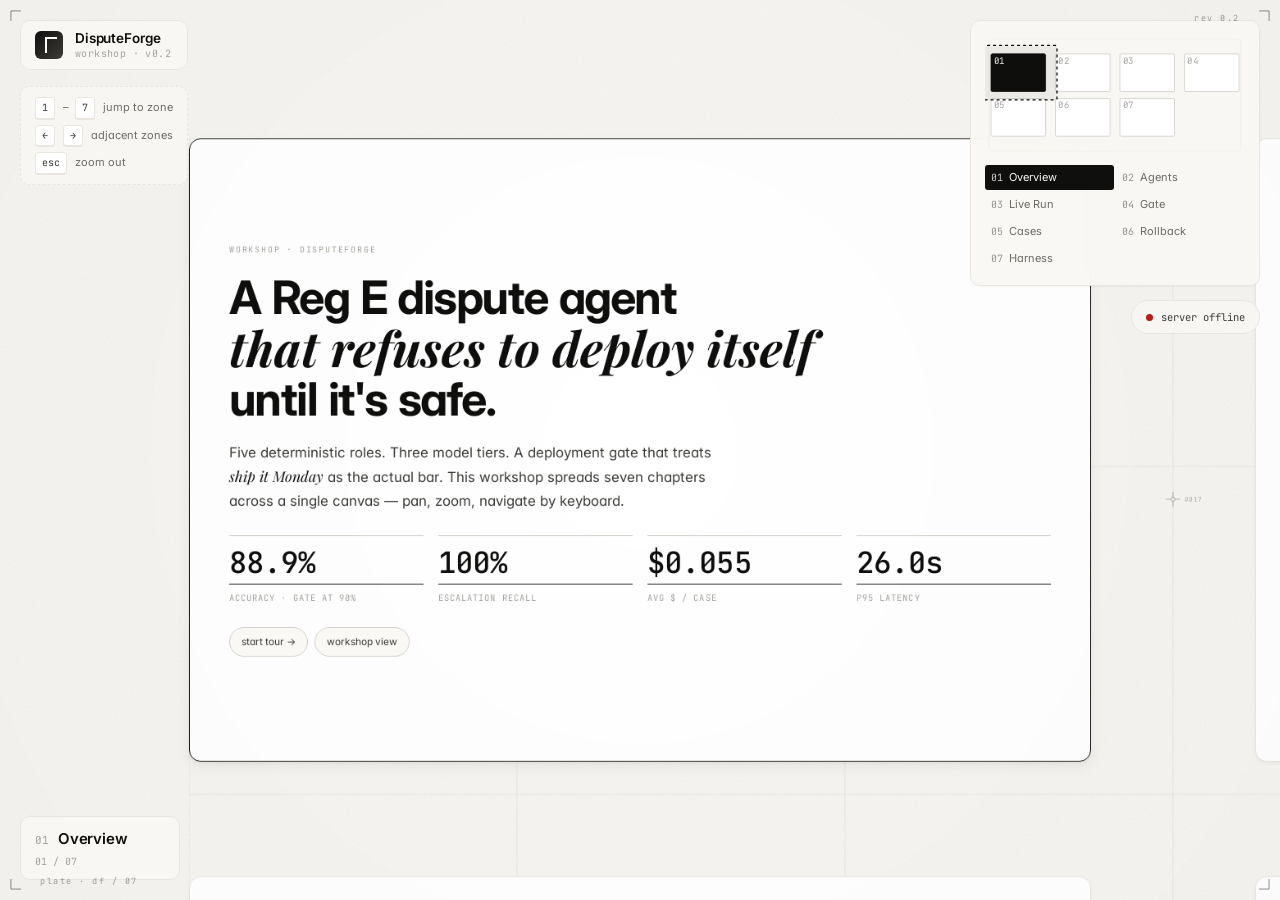
==== flat/index.html @ c976b2bc "refactor: remove marginalia ghost layer The scheduled umber text fragments (§ 3.2 · see appendix b, " ====
<!DOCTYPE html>
<html lang="en">
<head>
<meta charset="UTF-8" />
<meta name="viewport" content="width=device-width,initial-scale=1" />
<title>DisputeForge — workshop</title>
<link rel="preconnect" href="https://fonts.googleapis.com" />
<link rel="preconnect" href="https://fonts.gstatic.com" crossorigin />
<link href="https://fonts.googleapis.com/css2?family=Inter:wght@300;400;500;600;700;800&family=JetBrains+Mono:wght@300;400;500;600&family=Playfair+Display:wght@700&display=swap" rel="stylesheet" />
<link rel="stylesheet" href="styles.css" />
<script src="data.js"></script>
</head>
<body data-zoom-mode="zone" data-zone="0">

<!-- top-left brand + keyboard hints -->
<aside class="hud hud-left">
  <div class="brand">
    <div class="brand-mark"></div>
    <div class="brand-text">
      <div class="brand-name">DisputeForge</div>
      <div class="brand-sub">workshop · v0.2</div>
    </div>
  </div>
  <div class="hud-hints">
    <div class="hint"><kbd>1</kbd>–<kbd>7</kbd> jump to zone</div>
    <div class="hint"><kbd>←</kbd><kbd>→</kbd> adjacent zones</div>
    <div class="hint"><kbd>esc</kbd> zoom out</div>
  </div>
</aside>

<!-- top-right minimap nav -->
<aside class="hud hud-right">
  <div class="minimap-wrap">
    <svg class="minimap" id="minimap" viewBox="0 0 260 120" aria-label="Workshop overview"></svg>
    <div class="minimap-list" id="minimap-list"></div>
  </div>
  <div class="status-row">
    <span class="dot" id="status-dot"></span>
    <span id="status-text">server…</span>
  </div>
</aside>

<!-- zone chrome: current zone indicator (bottom-left) -->
<div class="zone-chrome">
  <div class="zone-chrome-row">
    <span class="zone-chrome-num mono" id="chrome-num">01</span>
    <span class="zone-chrome-name" id="chrome-name">Overview</span>
  </div>
  <div class="zone-chrome-counter mono" id="chrome-counter">01 / 07</div>
</div>

<!-- Viewport-fixed paper-fiber overlay — breathes via baseFrequency tween -->
<svg class="fiber-layer" aria-hidden="true" xmlns="http://www.w3.org/2000/svg">
  <defs>
    <filter id="fiber-filter" x="0" y="0" width="100%" height="100%">
      <feTurbulence id="fiber-turb" type="fractalNoise" baseFrequency="0.9" numOctaves="2" seed="4"/>
      <feColorMatrix values="0 0 0 0 0.06   0 0 0 0 0.06   0 0 0 0 0.05   0 0 0 0.045 0"/>
    </filter>
  </defs>
  <rect width="100%" height="100%" filter="url(#fiber-filter)"/>
</svg>

<!-- Viewport-fixed crop marks (always visible, irrespective of plane zoom) -->
<div class="crop-marks" aria-hidden="true">
  <svg class="cm cm-tl" viewBox="0 0 24 24"><path d="M 1 12 L 1 1 L 12 1" class="cm-stroke"/></svg>
  <svg class="cm cm-tr" viewBox="0 0 24 24"><path d="M 12 1 L 23 1 L 23 12" class="cm-stroke"/></svg>
  <svg class="cm cm-bl" viewBox="0 0 24 24"><path d="M 1 12 L 1 23 L 12 23" class="cm-stroke"/></svg>
  <svg class="cm cm-br" viewBox="0 0 24 24"><path d="M 12 23 L 23 23 L 23 12" class="cm-stroke"/></svg>
  <div class="cm-serial cm-serial-bl">plate · df / 07</div>
  <div class="cm-serial cm-serial-tr">rev 0.2</div>
</div>

<!-- the main pannable plane -->
<main class="plane" id="plane">
  <div class="plane-content" id="plane-content">
    <!-- Plane-attached decoration: hairline grid + registration marks + sweep.
         Rendered programmatically in renderPlaneDeco() so we only compute once. -->
    <svg class="plane-deco" id="plane-deco"
         viewBox="0 0 5000 1700" preserveAspectRatio="none" aria-hidden="true"></svg>

    <!-- ============ ZONE 01 · OVERVIEW ============ -->
    <section class="zone" data-zone-idx="0" data-zone-id="overview" data-x="0" data-y="0" data-w="1100" data-h="760">
      <div class="zone-wallpaper">
        <div class="wall-num">01</div>
        <div class="wall-title">Overview</div>
      </div>

      <div class="zone-detail zone-overview">
        <div class="eyebrow">workshop · disputeforge</div>
        <h1 class="hero">
          A Reg&nbsp;E dispute agent<br/>
          <em>that refuses to deploy itself</em><br/>
          until it's safe.
        </h1>
        <p class="lede">
          Five deterministic roles. Three model tiers. A deployment gate that treats
          <em>ship&nbsp;it&nbsp;Monday</em> as the actual bar. This workshop spreads seven chapters
          across a single canvas — pan, zoom, navigate by keyboard.
        </p>
        <div class="kpi-row">
          <div class="kpi">
            <div class="kpi-v mono" id="ov-accuracy">—</div>
            <div class="kpi-line"></div>
            <div class="kpi-l">accuracy · gate at 90%</div>
          </div>
          <div class="kpi">
            <div class="kpi-v mono" id="ov-esc">—</div>
            <div class="kpi-line"></div>
            <div class="kpi-l">escalation recall</div>
          </div>
          <div class="kpi">
            <div class="kpi-v mono" id="ov-cost">—</div>
            <div class="kpi-line"></div>
            <div class="kpi-l">avg $ / case</div>
          </div>
          <div class="kpi">
            <div class="kpi-v mono" id="ov-p95">—</div>
            <div class="kpi-line"></div>
            <div class="kpi-l">p95 latency</div>
          </div>
        </div>
        <div class="nav-chips">
          <button class="chip-nav" data-goto="1">start tour →</button>
          <button class="chip-nav" data-goto-overview>workshop view</button>
        </div>
      </div>
    </section>

    <!-- ============ ZONE 02 · AGENTS ============ -->
    <section class="zone" data-zone-idx="1" data-zone-id="agents" data-x="1300" data-y="0" data-w="1100" data-h="760">
      <div class="zone-wallpaper">
        <div class="wall-num">02</div>
        <div class="wall-title">Agents</div>
        <div class="wall-sub">chord · ridgeline</div>
      </div>

      <div class="zone-detail zone-agents" data-hover="">
        <header class="z-head">
          <div class="eyebrow">02 · the four roles</div>
          <h2 class="z-title">Watch a dispute travel through the graph.</h2>
          <p class="z-sub">
            Pick a scenario. A labeled message follows the same path your dispute would — from
            intake at the Communicator, through the Planner and Evaluator, to the Explainer — or,
            if the guardrail catches it, straight to the human queue.
          </p>
        </header>

        <div class="scenario-picker" id="scenario-picker">
          <button class="scenario" data-scenario="fraud_small">
            <span class="s-num mono">A</span>
            <div class="s-body">
              <div class="s-title">Small fraud</div>
              <div class="s-desc">$29 · auto_refund path</div>
            </div>
          </button>
          <button class="scenario" data-scenario="fraud_big">
            <span class="s-num mono">B</span>
            <div class="s-body">
              <div class="s-title">Big fraud</div>
              <div class="s-desc">$842 · escalates to human</div>
            </div>
          </button>
          <button class="scenario" data-scenario="remorse">
            <span class="s-num mono">C</span>
            <div class="s-body">
              <div class="s-title">Buyer's remorse</div>
              <div class="s-desc">$89 · non-Reg-E · deny</div>
            </div>
          </button>
          <button class="scenario" data-scenario="adversarial">
            <span class="s-num mono">D</span>
            <div class="s-body">
              <div class="s-title">Prompt injection</div>
              <div class="s-desc">guardrail catches at Communicator</div>
            </div>
          </button>
        </div>

        <div class="flow-stage">
          <svg id="flow-svg" viewBox="0 -40 960 500" aria-label="Agent flow diagram"></svg>
          <div class="flow-hint mono" id="flow-hint">pick a scenario above to trace a case</div>
        </div>
      </div>
    </section>

    <!-- ============ ZONE 03 · LIVE RUN ============ -->
    <section class="zone" data-zone-idx="2" data-zone-id="live" data-x="2600" data-y="0" data-w="1100" data-h="760">
      <div class="zone-wallpaper">
        <div class="wall-num">03</div>
        <div class="wall-title">Live Run</div>
      </div>

      <div class="zone-detail zone-live">
        <header class="z-head">
          <div class="eyebrow">03 · live agent</div>
          <h2 class="z-title">Submit a dispute.</h2>
          <p class="z-sub">
            The agent graph runs end-to-end against the real API. Each role's exit appears below as
            the SSE stream lands. Typical latency: 15–30 seconds.
          </p>
        </header>

        <div class="live-grid">
          <div class="card form-card">
            <div class="presets">
              <button class="preset" data-preset="small_fraud">Small fraud <span class="mono dim">$24</span></button>
              <button class="preset" data-preset="big_fraud">Big fraud <span class="mono dim">$842</span></button>
              <button class="preset" data-preset="remorse">Buyer's remorse</button>
              <button class="preset" data-preset="injection">Prompt injection</button>
            </div>

            <label class="field">
              <div class="field-label">User message</div>
              <textarea id="df-message" rows="3" placeholder="I did not make this charge — please refund it."></textarea>
            </label>

            <div class="field-row">
              <label class="field field-half">
                <div class="field-label">Amount</div>
                <div class="field-input-wrap">
                  <span class="field-prefix">$</span>
                  <input id="df-amount" type="number" step="0.01" min="0.01" value="24.99" />
                </div>
              </label>
              <label class="field field-half">
                <div class="field-label">Merchant</div>
                <input id="df-merchant" type="text" value="SketchyGadgets" />
              </label>
            </div>

            <button class="btn btn-primary" id="df-submit">
              <span class="btn-label">Run agent</span>
              <span class="btn-hint mono">⌘↵</span>
            </button>
          </div>

          <div class="card trace-card">
            <div class="trace-head">
              <div class="trace-status-row">
                <span class="trace-dot" id="trace-dot"></span>
                <span class="trace-phase" id="trace-phase">idle</span>
              </div>
              <span class="mono dim" id="trace-timer">0.0s</span>
            </div>

            <ol class="trace-steps" id="trace-steps">
              <li class="trace-step" data-role="communicator">
                <span class="trace-step-i mono">01</span>
                <div class="trace-step-body">
                  <div class="trace-step-name">Communicator</div>
                  <div class="trace-step-detail">Waiting for input.</div>
                </div>
              </li>
              <li class="trace-step" data-role="planner">
                <span class="trace-step-i mono">02</span>
                <div class="trace-step-body">
                  <div class="trace-step-name">Planner</div>
                  <div class="trace-step-detail">—</div>
                </div>
              </li>
              <li class="trace-step" data-role="evaluator">
                <span class="trace-step-i mono">03</span>
                <div class="trace-step-body">
                  <div class="trace-step-name">Evaluator</div>
                  <div class="trace-step-detail">—</div>
                </div>
              </li>
              <li class="trace-step" data-role="explainer">
                <span class="trace-step-i mono">04</span>
                <div class="trace-step-body">
                  <div class="trace-step-name">Explainer</div>
                  <div class="trace-step-detail">—</div>
                </div>
              </li>
              <li class="trace-step trace-step-hitl" data-role="hitl" hidden>
                <span class="trace-step-i mono">05</span>
                <div class="trace-step-body">
                  <div class="trace-step-name">Human review</div>
                  <div class="trace-step-detail">—</div>
                </div>
              </li>
            </ol>

            <div class="trace-result" id="trace-result" hidden>
              <div class="trace-result-head">
                <span class="trace-result-chip" id="trace-result-chip">—</span>
                <span class="mono dim" id="trace-result-dur">—</span>
              </div>
              <div class="trace-result-label">Customer response</div>
              <blockquote class="trace-result-message" id="trace-result-message">—</blockquote>
              <button class="btn btn-ghost btn-sm" id="trace-reset">↺ new dispute</button>
            </div>
          </div>
        </div>

        <!-- TERMINAL: streaming SSE trace as structured JSON -->
        <div class="terminal" id="terminal">
          <div class="terminal-head">
            <span class="terminal-title mono">trace <span class="dim">→</span> <span id="term-run-id">—</span></span>
            <span class="terminal-status mono" id="term-status">
              <span class="term-led" id="term-led"></span>
              <span id="term-status-text">idle</span>
            </span>
          </div>
          <div class="terminal-body" id="terminal-body">
            <div class="term-line term-hint"><span class="term-punct">//</span> submit a dispute above — events stream here as JSON</div>
          </div>
          <button class="term-pin" id="term-pin" hidden>↓ new events</button>
        </div>
      </div>
    </section>

    <!-- ============ ZONE 04 · GATE ============ -->
    <section class="zone" data-zone-idx="3" data-zone-id="gate" data-x="3900" data-y="0" data-w="1100" data-h="760">
      <div class="zone-wallpaper">
        <div class="wall-num">04</div>
        <div class="wall-title">Gate</div>
        <div class="wall-sub">kinetic · waffle</div>
      </div>

      <div class="zone-detail zone-gate">
        <header class="z-head">
          <div class="eyebrow">04 · deployment gate</div>
        </header>

        <!-- Row 1: Accuracy headline with sparkline -->
        <div class="gate-row gate-hero-row">
          <div class="gate-hero">
            <div class="gate-num" id="k-num">0%</div>
            <div class="gate-hero-meta mono">
              <div class="mono dim">/ 90% gate</div>
              <div class="gate-delta mono" id="k-delta">—</div>
            </div>
          </div>
          <div class="gate-sparkline-wrap">
            <svg class="gate-sparkline" id="k-sparkline" viewBox="0 0 280 64"></svg>
            <div class="gate-sparkline-label mono">18 cases · pass/fail</div>
          </div>
        </div>

        <!-- Row 2: Scrubbable HITL threshold -->
        <div class="gate-row gate-scrub-row">
          <div class="gate-row-head">
            <div class="subheading">HITL threshold <span class="dim">· drag to reclassify</span></div>
            <div class="tau-val mono" id="tau-val">τ = 0.50</div>
          </div>
          <svg id="threshold-svg" class="threshold-svg" viewBox="0 0 820 110" aria-label="Scrubbable threshold"></svg>
          <div class="gate-row-foot">
            <div class="tau-stat">
              <div class="tau-stat-v mono" id="tau-accuracy">—</div>
              <div class="tau-stat-l mono">effective accuracy</div>
            </div>
            <div class="tau-stat">
              <div class="tau-stat-v mono" id="tau-hitl-count">—</div>
              <div class="tau-stat-l mono">escalated to human</div>
            </div>
            <div class="tau-stat">
              <div class="tau-stat-v mono" id="tau-gate-status">—</div>
              <div class="tau-stat-l mono">gate</div>
            </div>
          </div>
        </div>

        <!-- Row 3: Tufte bullet graphs -->
        <div class="gate-row gate-bullets-row">
          <div class="bullet" data-bullet="p95">
            <div class="bullet-head">
              <span class="bullet-label mono">p95 latency</span>
              <span class="bullet-val mono" id="bullet-p95-val">—</span>
            </div>
            <svg class="bullet-svg" id="bullet-p95" viewBox="0 0 280 20"></svg>
          </div>
          <div class="bullet" data-bullet="cost">
            <div class="bullet-head">
              <span class="bullet-label mono">$ / case</span>
              <span class="bullet-val mono" id="bullet-cost-val">—</span>
            </div>
            <svg class="bullet-svg" id="bullet-cost" viewBox="0 0 280 20"></svg>
          </div>
          <div class="bullet" data-bullet="esc">
            <div class="bullet-head">
              <span class="bullet-label mono">escalation recall</span>
              <span class="bullet-val mono" id="bullet-esc-val">—</span>
            </div>
            <svg class="bullet-svg" id="bullet-esc" viewBox="0 0 280 20"></svg>
          </div>
        </div>

        <div class="verdict-card" id="verdict-card">
          <div class="verdict-title mono" id="verdict-text">—</div>
          <div class="verdict-detail" id="verdict-detail">—</div>
        </div>
      </div>
    </section>

    <!-- ============ ZONE 05 · CASES ============ -->
    <section class="zone" data-zone-idx="4" data-zone-id="cases" data-x="0" data-y="900" data-w="1100" data-h="760">
      <div class="zone-wallpaper">
        <div class="wall-num">05</div>
        <div class="wall-title">Cases</div>
        <div class="wall-sub">beeswarm · 18 × latency</div>
      </div>

      <div class="zone-detail zone-cases">
        <header class="z-head">
          <div class="eyebrow">05 · per-case</div>
          <h2 class="z-title">Eighteen real runs.</h2>
          <p class="z-sub">
            Each dot is one case. Horizontal axis is how long it took; vertical axis is the dollar amount
            in dispute. Color is the action the agent took. Hollow dots failed the deployment gate.
            Hover any dot to read the case.
          </p>
        </header>

        <div class="scatter-wrap">
          <svg id="scatter-svg" viewBox="0 0 900 400" aria-label="Cases scatter plot"></svg>
          <div class="scatter-legend mono">
            <div class="sl-row"><span class="sl-dot" style="background:#3730a3"></span>auto_refund</div>
            <div class="sl-row"><span class="sl-dot" style="background:#b45309"></span>human_review</div>
            <div class="sl-row"><span class="sl-dot" style="background:#57534e"></span>deny</div>
            <div class="sl-sep"></div>
            <div class="sl-row"><span class="sl-ring"></span>failed gate</div>
          </div>
        </div>

        <div class="scatter-detail" id="scatter-detail" hidden>
          <div class="sd-head">
            <span class="sd-id mono" id="sd-id">—</span>
            <div class="sd-chips" id="sd-chips"></div>
          </div>
          <blockquote class="sd-msg" id="sd-msg">—</blockquote>
          <div class="sd-agent-label mono">agent response</div>
          <div class="sd-agent" id="sd-agent">—</div>
        </div>
      </div>
    </section>

    <!-- ============ ZONE 06 · ROLLBACK ============ -->
    <section class="zone" data-zone-idx="5" data-zone-id="rollback" data-x="1300" data-y="900" data-w="1100" data-h="760">
      <div class="zone-wallpaper">
        <div class="wall-num">06</div>
        <div class="wall-title">Rollback</div>
        <div class="wall-sub">slopegraph · divergence</div>
      </div>

      <div class="zone-detail zone-rollback">
        <header class="z-head">
          <div class="eyebrow">06 · guardrail</div>
          <h2 class="z-title">The agent refused to send the bad draft.</h2>
          <p class="z-sub">
            Same dispute, same input. Second run: we strip the Reg&nbsp;E phrases from the Explainer's
            output — simulating a post-processor regression. The agent's own post-check catches it at
            the <em>draft</em> stage and routes to human review instead of shipping a non-compliant
            message.
          </p>
        </header>

        <div class="rb-actions">
          <button class="btn btn-primary btn-sm" id="rb-play">▸ Play</button>
          <button class="btn btn-ghost btn-sm" id="rb-play-live">Run real API</button>
          <button class="btn btn-ghost btn-sm" id="rb-reset">↺ Reset</button>
          <span class="mono dim rb-state" id="rb-state">idle</span>
        </div>

        <div class="typewriter-pair">
          <div class="ms-page ms-page-clean" id="ms-clean">
            <div class="ms-head">
              <span class="rb-badge rb-badge-a mono">Exhibit&nbsp;A</span>
              <span class="ms-title">clean draft</span>
              <span class="ms-caret mono" id="ms-clean-caret"></span>
            </div>
            <div class="ms-body" id="ms-clean-body"></div>
            <div class="ms-stamp ms-stamp-ship" id="ms-clean-stamp" hidden>
              <span class="stamp-inner">SHIPPED</span>
              <span class="stamp-sub mono">auto_refund · $24.99</span>
            </div>
          </div>

          <div class="ms-page ms-page-tampered" id="ms-tampered">
            <div class="ms-head">
              <span class="rb-badge rb-badge-b mono">Exhibit&nbsp;B</span>
              <span class="ms-title">tampered · Reg&nbsp;E phrases stripped</span>
              <span class="ms-caret mono" id="ms-tamp-caret"></span>
            </div>
            <div class="ms-body" id="ms-tamp-body"></div>
            <div class="ms-stamp ms-stamp-blocked" id="ms-tampered-stamp" hidden>
              <span class="stamp-inner">BLOCKED</span>
              <span class="stamp-sub mono">non-compliant · rolled back</span>
            </div>
          </div>
        </div>

        <div class="hitl-envelope" id="hitl-envelope" hidden>
          <div class="he-arrow"></div>
          <div class="he-card">
            <div class="he-head mono">↳ human review queue</div>
            <div class="he-body">
              Case paused · a specialist will reach out within 45 business days.
              <span class="dim"> Never sent to the customer.</span>
            </div>
          </div>
        </div>

        <p class="rb-caption">
          <em>The guardrail read its own draft, flagged three missing Reg&nbsp;E phrases, and handed
          the case to a human.</em>
        </p>
      </div>
    </section>

    <!-- ============ ZONE 07 · HARNESS ============ -->
    <section class="zone" data-zone-idx="6" data-zone-id="harness" data-x="2600" data-y="900" data-w="1100" data-h="760">
      <div class="zone-wallpaper">
        <div class="wall-num">07</div>
        <div class="wall-title">Harness</div>
        <div class="wall-sub">six layers</div>
      </div>

      <div class="zone-detail zone-harness">
        <header class="z-head">
          <div class="eyebrow">07 · agent = model + harness</div>
          <h2 class="z-title">The model is 10% of the agent.</h2>
          <p class="z-sub">
            The other 90% lives in these six files — context, tools, orchestration, memory, evaluation,
            guardrails. Hover a stratum to inspect the code.
          </p>
        </header>
        <div class="harness-stack-wrap">
          <svg id="harness-iso" viewBox="0 0 1060 540" aria-label="Harness strata — cross-section"></svg>
        </div>
      </div>
    </section>

  </div>
</main>

<div class="toast" id="toast"></div>

<script src="app.js"></script>
</body>
</html>
---- flat/styles.css ----
/* =================================================================
   DisputeForge — Workshop
   Spatial canvas · chord + ridgeline · kinetic type · slopegraph
   Quiet paper palette · no glow
   ================================================================= */

:root {
  --bg:             #f9f8f4;
  --bg-alt:         #f2f0ea;
  --surface:        #ffffff;
  --surface-muted:  #fbfaf6;
  --surface-hover:  #f4f2ec;
  --border:         #e8e6df;
  --border-strong:  #d4d2ca;
  --divider:        #eeebe3;

  --ink-0:          #0f0f0e;
  --ink-1:          #3d3b37;
  --ink-2:          #6e6b65;
  --ink-3:          #a5a39d;
  --ink-4:          #cecbc4;

  /* 4-step warm gray ramp (for ribbons + gradient fills) */
  --warm-0: #efe9dd;
  --warm-1: #dcd3bf;
  --warm-2: #b8ab8f;
  --warm-3: #8a7d63;

  --pass:           #15803d;  --pass-bg: #ecfdf5;   --pass-border: #a7f3d0;
  --fail:           #b91c1c;  --fail-bg: #fef2f2;   --fail-border: #fecaca;
  --hitl:           #b45309;  --hitl-bg: #fffbeb;   --hitl-border: #fde68a;
  --deny:           #57534e;  --deny-bg: #f5f5f4;   --deny-border: #e7e5e4;
  --auto:           #3730a3;  --auto-bg: #eef2ff;   --auto-border: #c7d2fe;

  /* editorial accents — use sparingly; umber = flagged/tampered, moss = passed */
  --umber:          #8a5a2b;  --umber-bg: #f7efe2;
  --moss:           #5b6b3a;  --moss-bg:  #f0f2e6;

  --shadow-xs:      0 1px 2px rgba(15, 15, 14, 0.04);
  --shadow-sm:      0 1px 2px rgba(15, 15, 14, 0.04), 0 2px 6px rgba(15, 15, 14, 0.04);
  --shadow-md:      0 2px 4px rgba(15, 15, 14, 0.05), 0 6px 18px rgba(15, 15, 14, 0.06);
  --shadow-lg:      0 4px 8px rgba(15, 15, 14, 0.05), 0 14px 32px rgba(15, 15, 14, 0.08);

  --radius-xs:      4px;
  --radius-sm:      6px;
  --radius:         10px;
  --radius-lg:      14px;

  --ease-out:       cubic-bezier(0.25, 1, 0.5, 1);
  --ease-std:       cubic-bezier(0.4, 0, 0.2, 1);    /* Material standard — shared */
  --ease-entrance:  cubic-bezier(0.22, 1, 0.36, 1);
  --ease-fly:       cubic-bezier(0.2, 0.7, 0.1, 1);

  --font-sans:      'Inter', -apple-system, BlinkMacSystemFont, sans-serif;
  --font-display:   'Playfair Display', 'Inter', serif;
  --font-mono:      'JetBrains Mono', ui-monospace, SFMono-Regular, monospace;
}

* { box-sizing: border-box; margin: 0; padding: 0; }

html, body {
  height: 100%;
  overflow: hidden;
  background: var(--bg);
  color: var(--ink-1);
  font-family: var(--font-sans);
  font-feature-settings: 'ss01', 'cv01', 'cv11', 'tnum', 'zero';
  font-variant-ligatures: common-ligatures;
  font-variant-numeric: tabular-nums;
  -webkit-font-smoothing: antialiased;
  text-rendering: optimizeLegibility;
  line-height: 1.55;
  cursor: grab;
}

body:active { cursor: grabbing; }

.mono { font-family: var(--font-mono); font-variant-numeric: tabular-nums; letter-spacing: -0.005em; }
.dim  { color: var(--ink-2); }
em    { font-style: italic; color: var(--ink-0); font-weight: inherit; font-family: var(--font-display); font-size: 1.05em; letter-spacing: 0; }

button { font: inherit; cursor: pointer; }
a { color: var(--ink-0); text-decoration: underline; text-decoration-color: var(--ink-4); text-underline-offset: 3px; }

kbd {
  font-family: var(--font-mono);
  font-size: 10px;
  padding: 2px 6px;
  background: var(--surface);
  border: 1px solid var(--border);
  border-radius: 3px;
  box-shadow: 0 1px 0 var(--border);
  color: var(--ink-1);
  min-width: 20px;
  display: inline-block;
  text-align: center;
}

/* =================================================================
   HUD chrome — stays fixed above the plane
   ================================================================= */

.hud {
  position: fixed;
  z-index: 20;
  pointer-events: auto;
}

.hud-left  { top: 20px; left: 20px; display: flex; flex-direction: column; gap: 16px; }
.hud-right { top: 20px; right: 20px; display: flex; flex-direction: column; gap: 14px; align-items: flex-end; }

.brand {
  display: flex; align-items: center; gap: 12px;
  background: rgba(249, 248, 244, 0.88);
  backdrop-filter: blur(10px);
  padding: 10px 14px;
  border: 1px solid var(--border);
  border-radius: var(--radius);
}

.brand-mark {
  width: 28px; height: 28px;
  border-radius: 6px;
  background: linear-gradient(135deg, var(--ink-0), var(--ink-1));
  position: relative;
  flex-shrink: 0;
}
.brand-mark::after {
  content: '';
  position: absolute;
  inset: 6px 6px 6px 10px;
  border-left: 2px solid var(--bg);
  border-top: 2px solid var(--bg);
}

.brand-text { display: flex; flex-direction: column; gap: 1px; line-height: 1.15; }
.brand-name { font-weight: 600; font-size: 13.5px; letter-spacing: -0.01em; color: var(--ink-0); }
.brand-sub  { font-family: var(--font-mono); font-size: 10px; color: var(--ink-3); letter-spacing: 0.04em; }

.hud-hints {
  display: flex; flex-direction: column; gap: 6px;
  background: rgba(249, 248, 244, 0.78);
  backdrop-filter: blur(10px);
  padding: 10px 14px;
  border: 1px dashed var(--border);
  border-radius: var(--radius);
}
.hint {
  font-size: 11px;
  color: var(--ink-2);
  display: flex;
  align-items: center;
  gap: 6px;
}
.hint kbd { margin-right: 2px; }

/* Minimap */

.minimap-wrap {
  background: rgba(249, 248, 244, 0.92);
  backdrop-filter: blur(12px);
  padding: 14px;
  border: 1px solid var(--border);
  border-radius: var(--radius);
  display: flex;
  flex-direction: column;
  gap: 10px;
  box-shadow: var(--shadow-xs);
  min-width: 260px;
}

.minimap {
  width: 100%;
  height: 120px;
  display: block;
  cursor: pointer;
}

.minimap-frame { fill: none; stroke: var(--ink-0); stroke-width: 1; }
.minimap-zone {
  fill: var(--surface);
  stroke: var(--ink-4);
  stroke-width: 0.75;
  cursor: pointer;
  transition: fill 160ms var(--ease-out), stroke 160ms var(--ease-out);
}
.minimap-zone:hover { fill: var(--warm-0); }
.minimap-zone.active {
  fill: var(--ink-0);
  stroke: var(--ink-0);
}
.minimap-zone-label {
  font-family: var(--font-mono);
  font-size: 9px;
  fill: var(--ink-3);
  letter-spacing: 0.04em;
  pointer-events: none;
}
.minimap-zone.active + .minimap-zone-label,
.minimap-zone-label.active {
  fill: var(--bg);
}
.minimap-viewport {
  fill: rgba(15, 15, 14, 0.05);
  stroke: var(--ink-0);
  stroke-width: 1.25;
  stroke-dasharray: 3 3;
  pointer-events: none;
}

.minimap-list {
  display: grid;
  grid-template-columns: 1fr 1fr;
  gap: 2px;
}
.minimap-list button {
  background: transparent;
  border: none;
  padding: 4px 6px;
  font-size: 11px;
  color: var(--ink-2);
  text-align: left;
  border-radius: 3px;
  display: flex;
  align-items: center;
  gap: 6px;
  transition: background 150ms;
}
.minimap-list button:hover { background: var(--surface-hover); color: var(--ink-0); }
.minimap-list button.active { background: var(--ink-0); color: var(--bg); }
.minimap-list button .mono { font-size: 10px; opacity: 0.7; }
.minimap-list button.active .mono { opacity: 0.8; }

.status-row {
  display: flex; align-items: center; gap: 8px;
  padding: 8px 14px;
  background: rgba(249, 248, 244, 0.78);
  backdrop-filter: blur(10px);
  border: 1px solid var(--border);
  border-radius: 999px;
  font-family: var(--font-mono);
  font-size: 10.5px;
  color: var(--ink-1);
}

.dot { width: 7px; height: 7px; border-radius: 50%; background: var(--ink-3); }
.dot.ok   { background: var(--pass); }
.dot.bad  { background: var(--fail); }

/* bottom-left zone chrome */

.zone-chrome {
  position: fixed;
  bottom: 20px; left: 20px;
  z-index: 20;
  display: flex;
  flex-direction: column;
  gap: 3px;
  background: rgba(249, 248, 244, 0.88);
  backdrop-filter: blur(10px);
  padding: 10px 14px;
  border: 1px solid var(--border);
  border-radius: var(--radius);
  min-width: 160px;
}

.zone-chrome-row { display: flex; align-items: baseline; gap: 8px; }
.zone-chrome-num { font-size: 11px; color: var(--ink-3); letter-spacing: 0.04em; }
.zone-chrome-name { font-size: 15px; font-weight: 600; color: var(--ink-0); letter-spacing: -0.01em; }
.zone-chrome-counter { font-size: 10px; color: var(--ink-3); }

/* =================================================================
   Plane (the pannable canvas)
   ================================================================= */

.plane {
  position: fixed;
  inset: 0;
  overflow: hidden;
}

.plane-content {
  position: absolute;
  top: 0; left: 0;
  width: 5000px;
  height: 1700px;
  transform-origin: 0 0;
  transition: transform 750ms var(--ease-fly);
  will-change: transform;
}

.plane-content.no-transition { transition: none; }

/* subtle grid on the plane — the "paper" */
.plane::before {
  content: '';
  position: absolute;
  inset: 0;
  pointer-events: none;
  background-image:
    radial-gradient(circle at 50% 50%, transparent 0%, rgba(15, 15, 14, 0.015) 100%);
  z-index: 1;
}

/* =================================================================
   Background: paper fiber + plane decoration
   (hairline grid + registration marks)
   ================================================================= */

/* A. Paper fiber — fixed to viewport, breathes slowly via JS tween on
   feTurbulence baseFrequency. mix-blend-mode: multiply darkens paper. */
.fiber-layer {
  position: fixed;
  inset: 0;
  width: 100%;
  height: 100%;
  pointer-events: none;
  mix-blend-mode: multiply;
  opacity: 0.9;
  z-index: 0;
}

/* B. Plane decoration — pans with plane-content so registration marks
   feel "pinned" to the paper, not the viewport. */
.plane-deco {
  position: absolute;
  inset: 0;
  width: 100%;
  height: 100%;
  pointer-events: none;
  z-index: 0;
}

.plane-grid-line {
  stroke: rgba(15, 15, 14, 0.09);
  stroke-width: 0.75;
  vector-effect: non-scaling-stroke;
}

.plane-reg {
  stroke: rgba(15, 15, 14, 0.32);
  stroke-width: 0.9;
  fill: none;
  vector-effect: non-scaling-stroke;
  transition: stroke 260ms var(--ease-std), opacity 280ms var(--ease-std);
}
.plane-reg.pulsing {
  stroke: rgba(15, 15, 14, 0.58);
  animation: regPulse 900ms var(--ease-std);
}
@keyframes regPulse {
  0%   { opacity: 1; }
  20%  { opacity: 1; }
  45%  { opacity: 0.35; }
  100% { opacity: 1; }
}
.plane-reg-num {
  font-family: var(--font-mono);
  font-size: 8px;
  fill: rgba(15, 15, 14, 0.28);
  letter-spacing: 0.08em;
  font-variant-numeric: tabular-nums;
}

/* The sweep line — a single 1px dashed stroke that traverses left→right
   every ~22s, painting registration marks brighter as it passes. */
.plane-sweep {
  stroke: rgba(15, 15, 14, 0.14);
  stroke-width: 0.5;
  stroke-dasharray: 6 10;
  vector-effect: non-scaling-stroke;
  opacity: 0;
}
.plane-sweep.on { opacity: 1; }

/* Viewport-fixed crop marks — the outer "plate frame" of the site.
   Always visible, always at viewport corners. */
.crop-marks {
  position: fixed;
  inset: 0;
  pointer-events: none;
  z-index: 20;
}
.cm {
  position: fixed;
  width: 22px;
  height: 22px;
  overflow: visible;
}
.cm-tl { top: 10px;   left: 10px; }
.cm-tr { top: 10px;   right: 10px; }
.cm-bl { bottom: 10px; left: 10px; }
.cm-br { bottom: 10px; right: 10px; }
.cm-stroke {
  fill: none;
  stroke: rgba(15, 15, 14, 0.5);
  stroke-width: 0.9;
  vector-effect: non-scaling-stroke;
}
.cm-serial {
  position: fixed;
  font-family: var(--font-mono);
  font-size: 8.5px;
  color: rgba(15, 15, 14, 0.38);
  letter-spacing: 0.18em;
  text-transform: lowercase;
  font-variant-numeric: tabular-nums;
}
.cm-serial-bl { bottom: 12px; left: 40px;  }
.cm-serial-tr { top: 12px;    right: 40px; }

/* =================================================================
   Zones
   ================================================================= */

.zone {
  position: absolute;
  background: var(--surface);
  border: 1px solid var(--border);
  border-radius: 14px;
  padding: 44px 48px;
  box-shadow: var(--shadow-sm);
  display: flex;
  flex-direction: column;
  overflow: hidden;
}

/* the "wallpaper" is always rendered, big chapter card visible at workshop zoom */
.zone-wallpaper {
  position: absolute;
  inset: 0;
  padding: 40px 48px;
  display: flex;
  flex-direction: column;
  justify-content: space-between;
  pointer-events: none;
  transition: opacity 300ms var(--ease-out);
}

.wall-num {
  font-family: var(--font-mono);
  font-size: 60px;
  font-weight: 300;
  color: var(--ink-4);
  letter-spacing: -0.04em;
  line-height: 1;
}

.wall-title {
  font-family: var(--font-display);
  font-size: 220px;
  line-height: 0.85;
  letter-spacing: -0.04em;
  color: var(--ink-0);
  font-weight: 700;
  font-style: italic;
  opacity: 0.08;
  user-select: none;
}

.wall-sub {
  font-family: var(--font-mono);
  font-size: 15px;
  color: var(--ink-3);
  letter-spacing: 0.06em;
  text-transform: uppercase;
  align-self: flex-end;
}

.zone-detail {
  position: relative;
  z-index: 1;
  display: flex;
  flex-direction: column;
  flex: 1 1 0;
  min-height: 0;
  gap: 22px;
  transition: opacity 300ms var(--ease-out);
}

/* when zoomed OUT (workshop), details fade, wallpaper takes over */
body[data-zoom-mode="overview"] .zone-detail { opacity: 0; pointer-events: none; }
body[data-zoom-mode="overview"] .zone-wallpaper { opacity: 1; }

body[data-zoom-mode="zone"] .zone-wallpaper { opacity: 0; }

/* current zone gets a thin ink border */
body[data-zoom-mode="zone"] .zone.current {
  border-color: var(--ink-0);
  box-shadow: var(--shadow-md);
}

/* Zone common elements ---------------------------------------------- */

.eyebrow {
  font-family: var(--font-mono);
  font-size: 10px;
  letter-spacing: 0.18em;
  text-transform: uppercase;
  color: var(--ink-3);
}

.z-head { display: flex; flex-direction: column; gap: 8px; flex-shrink: 0; max-width: 680px; }
.z-title {
  font-size: 34px;
  font-weight: 650;
  line-height: 1.1;
  letter-spacing: -0.022em;
  color: var(--ink-0);
}
.z-sub {
  font-size: 15px;
  line-height: 1.65;
  color: var(--ink-2);
}

.subheading { font-size: 14px; font-weight: 600; color: var(--ink-0); letter-spacing: -0.01em; }

.card {
  background: var(--surface-muted);
  border: 1px solid var(--border);
  border-radius: var(--radius);
  padding: 22px 24px;
}

/* =================================================================
   Overview zone
   ================================================================= */

.zone-overview { justify-content: center; }

.hero {
  font-size: 56px;
  font-weight: 700;
  line-height: 1.05;
  letter-spacing: -0.028em;
  color: var(--ink-0);
}

.lede {
  font-size: 17px;
  line-height: 1.65;
  color: var(--ink-1);
  max-width: 620px;
}

.kpi-row {
  display: grid;
  grid-template-columns: repeat(4, 1fr);
  gap: 18px;
  margin-top: 6px;
}

.kpi {
  padding: 14px 0 0;
  border-top: 1px solid var(--ink-4);
  position: relative;
}

.kpi-v {
  font-size: 36px;
  font-weight: 500;
  letter-spacing: -0.025em;
  color: var(--ink-0);
  line-height: 1;
  margin-bottom: 8px;
}

.kpi-line {
  height: 1px;
  background: var(--ink-0);
  width: 0;
  margin-bottom: 8px;
  transition: width 900ms var(--ease-entrance) 400ms;
}

.zone.current .kpi-line { width: 100%; }

.kpi-l {
  font-family: var(--font-mono);
  font-size: 10.5px;
  letter-spacing: 0.1em;
  text-transform: uppercase;
  color: var(--ink-3);
}

.nav-chips { display: flex; gap: 8px; margin-top: 6px; }

.chip-nav {
  padding: 8px 14px;
  background: var(--surface-muted);
  border: 1px solid var(--border-strong);
  border-radius: 999px;
  font-size: 12px;
  color: var(--ink-1);
  transition: background 150ms, transform 120ms, border-color 150ms;
}
.chip-nav:hover {
  background: var(--ink-0);
  color: var(--bg);
  border-color: var(--ink-0);
  transform: translateY(-1px);
}

/* =================================================================
   Agents zone — chord + ridgeline
   ================================================================= */

/* ==== Zone 2: scenario picker + animated flow graph ==== */

.scenario-picker {
  display: grid;
  grid-template-columns: repeat(4, 1fr);
  gap: 10px;
  margin-top: 4px;
}

.scenario {
  display: grid;
  grid-template-columns: auto 1fr;
  gap: 12px;
  align-items: center;
  padding: 12px 14px;
  background: var(--surface);
  border: 1px solid var(--border);
  border-top: 2px solid var(--ink-4);
  border-radius: var(--radius-sm);
  cursor: pointer;
  text-align: left;
  transition: border-color 180ms var(--ease-std), transform 180ms var(--ease-std), background 180ms var(--ease-std);
  font-family: inherit;
}
.scenario:hover {
  background: var(--surface-muted);
  border-top-color: var(--ink-0);
  transform: translateY(-1px);
}
.scenario.active {
  background: var(--surface-muted);
  border-top-color: var(--ink-0);
  box-shadow: var(--shadow-sm);
}

.s-num {
  width: 24px; height: 24px;
  display: flex; align-items: center; justify-content: center;
  background: var(--ink-0);
  color: var(--bg);
  border-radius: 50%;
  font-size: 10.5px;
  font-weight: 600;
  flex-shrink: 0;
}
.scenario.active .s-num { background: var(--umber); }
.s-body { display: flex; flex-direction: column; gap: 1px; min-width: 0; }
.s-title { font-size: 13.5px; font-weight: 600; color: var(--ink-0); letter-spacing: -0.01em; }
.s-desc {
  font-size: 11px; color: var(--ink-2);
  overflow: hidden; text-overflow: ellipsis; white-space: nowrap;
}

.flow-stage {
  position: relative;
  flex: 1;
  min-height: 0;
  display: flex;
  align-items: center;
  justify-content: center;
  margin-top: 10px;
}

#flow-svg { width: 100%; max-height: 500px; height: auto; display: block; }

.flow-hint {
  position: absolute;
  bottom: 4px; right: 12px;
  font-size: 10px;
  color: var(--ink-3);
  letter-spacing: 0.06em;
  text-transform: uppercase;
}

/* Flow nodes */
.flow-node-box {
  fill: var(--surface);
  stroke: var(--ink-0);
  stroke-width: 1;
  /* Quick fade with most of the time spent near the target color, not the
     middle — minimizes the gray-ish mid-frames. */
  transition: fill 110ms cubic-bezier(.1, .8, .2, 1),
              stroke 220ms var(--ease-std);
}
.flow-node-box.highlight { fill: var(--umber-bg); stroke: var(--umber); }

/* ------- Active node state: box snaps black, title becomes a small
   header at the top, body message types in below it. On deactivate the
   transforms reverse and the normal layout returns. --------- */
.flow-node-g.active .flow-node-box { fill: var(--ink-0); }

/* normal-state texts fade out when active */
.flow-node-g .flow-node-name,
.flow-node-g .flow-node-model {
  opacity: 1;
  transition: opacity 160ms var(--ease-std);
}
.flow-node-g.active .flow-node-name,
.flow-node-g.active .flow-node-model { opacity: 0; }

/* accent bar hides when the box goes black (it would collide) */
.flow-node-g .flow-node-accent {
  opacity: 1;
  transition: opacity 80ms var(--ease-std);
}
.flow-node-g.active .flow-node-accent { opacity: 0; }

/* header + message: hidden by default, revealed when active */
.flow-node-header {
  font-family: var(--font-mono);
  font-size: 9.5px;
  font-weight: 500;
  fill: rgba(255, 255, 255, 0.58);
  letter-spacing: 0.18em;
  text-transform: uppercase;
  opacity: 0;
  transition: opacity 140ms var(--ease-std);
  pointer-events: none;
}
.flow-node-g.active .flow-node-header { opacity: 1; }

.flow-node-message {
  font-family: var(--font-mono);
  font-size: 9.5px;
  fill: #ffffff;
  letter-spacing: 0.01em;
  opacity: 0;
  transition: opacity 140ms var(--ease-std);
  pointer-events: none;
  font-feature-settings: "tnum" 1, "ss01" 1;
}
.flow-node-message tspan { font-family: var(--font-mono); }
.flow-node-g.active .flow-node-message { opacity: 1; }

/* tiny caret at the end of typewriter text while typing */
.flow-node-message.typing::after {
  /* SVG text ::after isn't real — we append a real tspan in JS for the caret */
}

.flow-node-name {
  font-family: var(--font-display);
  font-style: italic;
  font-size: 17px;
  fill: var(--ink-0);
  font-weight: 700;
  pointer-events: none;
}

.flow-node-model {
  font-family: var(--font-mono);
  font-size: 10px;
  fill: var(--ink-2);
  letter-spacing: 0.04em;
  pointer-events: none;
}

.flow-node-accent {
  fill: var(--node-acc, var(--ink-0));
}

/* Flow edges */
.flow-edge-path {
  fill: none;
  stroke: var(--ink-0);
  stroke-width: 1;
  transition: stroke 240ms var(--ease-std), stroke-width 240ms var(--ease-std), opacity 240ms var(--ease-std);
}
.flow-edge-path.branch {
  stroke: var(--ink-3);
  stroke-dasharray: 4 4;
  opacity: 0.6;
}
.flow-edge-path.active { stroke: var(--ink-0); stroke-width: 1.75; opacity: 1; }
.flow-edge-path.active-branch { stroke: var(--umber); stroke-width: 1.75; opacity: 1; stroke-dasharray: none; }

.flow-edge-label {
  font-family: var(--font-mono);
  font-size: 10px;
  fill: var(--ink-2);
  letter-spacing: 0.04em;
  pointer-events: none;
}

/* ---- Orb: breathing core + bleed halo, JS-driven ---- */
.flow-orb-group {
  pointer-events: none;
  transition: opacity 260ms var(--ease-std);
  will-change: transform;
}
/* Halo hidden entirely — the user wants just a clean black dot. */
.flow-orb-halo {
  fill: transparent;
  opacity: 0;
  pointer-events: none;
}
.flow-orb-halo.flagged { fill: transparent; }

.flow-orb-core {
  fill: var(--ink-0);
  stroke: none;
  transform-origin: center;
  transform-box: fill-box;
  transition: fill 260ms var(--ease-std);
  will-change: transform;
}
.flow-orb-core.flagged { fill: var(--umber); }

/* Comet wake — ring buffer of fading dots drawn behind the orb */
.flow-orb-trail {
  pointer-events: none;
}
.flow-orb-trail-dot {
  filter: blur(0.6px);
}

/* Sonar pings spawned while the orb is idle at a node */
.flow-orb-sonar {
  pointer-events: none;
}
.flow-orb-sonar-ring {
  fill: none;
  stroke-width: 1.1;
  stroke: var(--ink-0);
  mix-blend-mode: multiply;
}

/* Particles emitted from a source node, converging into the orb */
.flow-particles {
  pointer-events: none;
}
.flow-particle {
  fill: var(--ink-0);
  mix-blend-mode: multiply;
}

/* ---- Speech bubble — editorial card: eyebrow + body, left accent,
       hairline divider. Width grows from the tail anchor on reveal. ---- */
.flow-bubble {
  pointer-events: none;
  opacity: 0;
  transition: opacity 260ms var(--ease-std);
}
.flow-bubble.on { opacity: 1; }

.flow-bubble-box {
  fill: #fdfcf7;                    /* warmer than the page itself */
  stroke: var(--ink-0);
  stroke-width: 0.75;               /* true hairline */
  vector-effect: non-scaling-stroke;
}
.flow-bubble-box.flagged { stroke: var(--umber); fill: #fcf6ee; }

.flow-bubble-accent {
  /* 2px left rail, node-semantic accent. Color is set inline by JS. */
  stroke: none;
}

.flow-bubble-divider {
  stroke: rgba(15, 15, 14, 0.14);
  stroke-width: 0.5;
  vector-effect: non-scaling-stroke;
}
.flow-bubble.flagged .flow-bubble-divider { stroke: rgba(138, 90, 43, 0.28); }

.flow-bubble-eyebrow {
  font-family: var(--font-mono);
  font-size: 8.5px;
  font-weight: 500;
  fill: rgba(15, 15, 14, 0.5);
  letter-spacing: 0.18em;
  text-transform: uppercase;
  pointer-events: none;
  font-feature-settings: "tnum" 1, "ss01" 1;
}
.flow-bubble-eyebrow.flagged { fill: var(--umber); }

.flow-bubble-text {
  font-family: var(--font-mono);
  font-size: 11px;
  fill: var(--ink-0);
  font-feature-settings: "tnum" 1, "ss01" 1, "calt" 1;
  pointer-events: none;
}
.flow-bubble.flagged .flow-bubble-text { fill: var(--ink-0); }

.flow-bubble-tail {
  fill: #fdfcf7;
  stroke: var(--ink-0);
  stroke-width: 0.75;
  vector-effect: non-scaling-stroke;
  transform-origin: center;
  transform-box: fill-box;
}
.flow-bubble-tail.flagged { stroke: var(--umber); fill: #fcf6ee; }

/* subtle "rise + settle" on the whole bubble group: a 3px translate with
   overshoot, done via a pseudo-prop tween so CSS doesn't conflict with
   the SVG transform attribute (which positions the group). */
@keyframes bubbleRise {
  from { opacity: 0; }
  55%  { opacity: 1; }
  to   { opacity: 1; }
}
.flow-bubble.on { animation: bubbleRise 260ms var(--ease-std); }

/* Chord shapes */
.chord-arc {
  fill: var(--warm-1);
  stroke: var(--ink-0);
  stroke-width: 0.75;
  transition: opacity 220ms var(--ease-std);
}

.chord-ribbon {
  fill: var(--ink-0);
  stroke: none;
  /* opacity is set inline based on latency (bivariate encoding) */
  transition: opacity 220ms var(--ease-std);
}

.chord-ribbon.branch {
  /* branch edges (escalation paths) — hatched so they read as "rare/secondary" */
  fill: url(#hatchBranch);
}

/* pulse overlay for replay */
.chord-ribbon-pulse {
  fill: var(--umber);
  stroke: none;
  opacity: 0;
  pointer-events: none;
}
.chord-ribbon-pulse.firing {
  animation: ribbonPulse 900ms var(--ease-std);
}
@keyframes ribbonPulse {
  0%   { opacity: 0; }
  25%  { opacity: 0.75; }
  60%  { opacity: 0.45; }
  100% { opacity: 0; }
}

.chord-label {
  font-family: var(--font-display);
  font-style: italic;
  font-size: 16px;
  fill: var(--ink-0);
  font-weight: 700;
  pointer-events: none;
  text-transform: lowercase;
}

.chord-label-sub {
  font-family: var(--font-mono);
  font-size: 10px;
  fill: var(--ink-2);
  letter-spacing: 0.08em;
  text-transform: uppercase;
  pointer-events: none;
}

/* radial tick marks (one per case's time-in-role) — sunrays outside arc */
.chord-tick {
  stroke: var(--ink-0);
  stroke-width: 0.6;
  transition: opacity 180ms var(--ease-std);
}
.chord-tick.inactive { opacity: 0.12; }

/* the arc where the role is "firing" during replay */
.chord-arc.firing {
  animation: arcFire 900ms var(--ease-std);
}
@keyframes arcFire {
  0% { fill: var(--warm-1); }
  30% { fill: var(--umber); }
  100% { fill: var(--warm-1); }
}

/* Shared hover dimming (CSS-only; magic) */
.zone-agents[data-hover="communicator"] [data-role]:not([data-role="communicator"]),
.zone-agents[data-hover="planner"]      [data-role]:not([data-role="planner"]),
.zone-agents[data-hover="evaluator"]    [data-role]:not([data-role="evaluator"]),
.zone-agents[data-hover="explainer"]    [data-role]:not([data-role="explainer"]),
.zone-agents[data-hover="hitl"]         [data-role]:not([data-role="hitl"]) {
  opacity: 0.18;
}

.zone-agents[data-hover="communicator"] .chord-ribbon:not([data-roles~="communicator"]),
.zone-agents[data-hover="planner"]      .chord-ribbon:not([data-roles~="planner"]),
.zone-agents[data-hover="evaluator"]    .chord-ribbon:not([data-roles~="evaluator"]),
.zone-agents[data-hover="explainer"]    .chord-ribbon:not([data-roles~="explainer"]),
.zone-agents[data-hover="hitl"]         .chord-ribbon:not([data-roles~="hitl"]) {
  opacity: 0.08;
}

/* =================================================================
   Live Run zone
   ================================================================= */

.live-grid {
  display: grid;
  grid-template-columns: 1fr 1fr;
  gap: 18px;
  flex: 1;
  min-height: 0;
}

.form-card { display: flex; flex-direction: column; gap: 12px; }

.presets { display: grid; grid-template-columns: repeat(2, 1fr); gap: 8px; }

.preset {
  padding: 9px 10px;
  background: var(--surface);
  border: 1px solid var(--border);
  border-radius: var(--radius-sm);
  font-size: 12.5px;
  color: var(--ink-1);
  text-align: left;
  transition: background 150ms, border-color 150ms, transform 150ms;
}
.preset:hover { background: var(--surface-hover); border-color: var(--border-strong); color: var(--ink-0); transform: translateY(-1px); }
.preset .mono { font-size: 11px; color: var(--ink-3); margin-left: 4px; }

.field { display: flex; flex-direction: column; gap: 6px; }
.field-label { font-family: var(--font-mono); font-size: 10px; letter-spacing: 0.14em; text-transform: uppercase; color: var(--ink-3); }
.field textarea, .field input {
  width: 100%;
  background: var(--surface);
  border: 1px solid var(--border);
  border-radius: var(--radius-sm);
  padding: 10px 12px;
  color: var(--ink-0);
  font-family: inherit;
  font-size: 14px;
  line-height: 1.5;
  outline: none;
  resize: vertical;
  transition: border-color 150ms, background 150ms, box-shadow 150ms;
}
.field textarea:focus, .field input:focus {
  border-color: var(--ink-0);
  box-shadow: 0 0 0 3px rgba(15,15,14,0.06);
}
.field textarea { min-height: 70px; }

.field-row { display: grid; grid-template-columns: 1fr 1fr; gap: 10px; }

.field-input-wrap {
  display: grid;
  grid-template-columns: auto 1fr;
  background: var(--surface);
  border: 1px solid var(--border);
  border-radius: var(--radius-sm);
  align-items: center;
  transition: border-color 150ms, box-shadow 150ms;
}
.field-input-wrap:focus-within { border-color: var(--ink-0); box-shadow: 0 0 0 3px rgba(15,15,14,0.06); }
.field-input-wrap .field-prefix { padding: 10px 0 10px 12px; font-family: var(--font-mono); font-size: 13px; color: var(--ink-3); }
.field-input-wrap input { border: none; background: transparent; padding-left: 4px; }
.field-input-wrap input:focus { box-shadow: none; }

.btn {
  display: inline-flex;
  align-items: center;
  justify-content: center;
  gap: 8px;
  padding: 10px 16px;
  border-radius: var(--radius-sm);
  border: 1px solid transparent;
  font-size: 13px;
  font-weight: 500;
  transition: all 150ms var(--ease-out);
}
.btn:active { transform: scale(0.985); }

.btn-primary {
  background: var(--ink-0);
  color: var(--bg);
  box-shadow: var(--shadow-xs);
}
.btn-primary:hover:not(:disabled) { background: var(--ink-1); box-shadow: var(--shadow-md); transform: translateY(-1px); }
.btn-primary:disabled { opacity: 0.5; cursor: not-allowed; }

.btn-ghost {
  background: transparent;
  color: var(--ink-1);
  border-color: var(--border-strong);
}
.btn-ghost:hover:not(:disabled) { background: var(--surface-hover); color: var(--ink-0); border-color: var(--ink-3); }
.btn-ghost:disabled { opacity: 0.5; cursor: not-allowed; }

.btn-sm { padding: 7px 12px; font-size: 12px; }

.btn-hint {
  font-size: 10px;
  padding: 2px 5px;
  border-radius: 3px;
  background: rgba(255,255,255,0.12);
  opacity: 0.85;
}

.trace-card { display: flex; flex-direction: column; gap: 12px; }

.trace-head {
  display: flex; justify-content: space-between; align-items: center;
  padding-bottom: 10px;
  border-bottom: 1px solid var(--divider);
}
.trace-status-row { display: flex; align-items: center; gap: 8px; }
.trace-dot {
  width: 8px; height: 8px; border-radius: 50%;
  background: var(--ink-3);
  transition: background 200ms;
}
.trace-dot.running { background: var(--hitl); animation: pulse 1.2s infinite; }
.trace-dot.done    { background: var(--pass); }
.trace-dot.fail    { background: var(--fail); }

@keyframes pulse { 50% { opacity: 0.35; transform: scale(0.8); } }

.trace-phase { font-size: 13px; color: var(--ink-1); font-weight: 500; }

.trace-steps { list-style: none; display: flex; flex-direction: column; gap: 8px; }

.trace-step {
  display: grid;
  grid-template-columns: 24px 1fr;
  gap: 10px;
  padding: 9px 11px;
  background: var(--surface);
  border: 1px solid var(--border);
  border-radius: var(--radius-sm);
  opacity: 0.65;
  transition: all 250ms var(--ease-out);
}
.trace-step.active {
  opacity: 1;
  border-color: var(--ink-0);
  box-shadow: var(--shadow-sm);
}
.trace-step.done { opacity: 1; background: var(--pass-bg); border-color: var(--pass-border); }
.trace-step-hitl.done { background: var(--hitl-bg); border-color: var(--hitl-border); }

.trace-step-i { font-family: var(--font-mono); font-size: 10px; color: var(--ink-3); letter-spacing: 0.04em; padding-top: 2px; }
.trace-step.active .trace-step-i { color: var(--ink-0); font-weight: 600; }
.trace-step.done .trace-step-i { color: var(--pass); font-weight: 600; }
.trace-step-hitl.done .trace-step-i { color: var(--hitl); }

.trace-step-body { display: flex; flex-direction: column; gap: 2px; min-width: 0; }
.trace-step-name { font-size: 13px; font-weight: 500; color: var(--ink-0); }
.trace-step-detail {
  font-size: 11.5px;
  color: var(--ink-2);
  overflow: hidden;
  text-overflow: ellipsis;
  white-space: nowrap;
}

.trace-result {
  margin-top: 4px;
  padding: 14px 16px;
  border: 1px solid var(--pass-border);
  background: var(--pass-bg);
  border-radius: var(--radius-sm);
  display: flex; flex-direction: column; gap: 8px;
  animation: popIn 400ms var(--ease-entrance);
}
.trace-result.hitl { border-color: var(--hitl-border); background: var(--hitl-bg); }
.trace-result.deny { border-color: var(--deny-border); background: var(--deny-bg); }
.trace-result.fail { border-color: var(--fail-border); background: var(--fail-bg); }
@keyframes popIn { from { opacity: 0; transform: translateY(6px); } to { opacity: 1; transform: translateY(0); } }

.trace-result-head { display: flex; justify-content: space-between; align-items: center; }

.trace-result-chip {
  font-family: var(--font-mono);
  font-size: 11px;
  padding: 3px 9px;
  border-radius: 999px;
  background: rgba(255,255,255,0.7);
  color: var(--pass);
  font-weight: 500;
}
.trace-result.hitl .trace-result-chip { color: var(--hitl); }
.trace-result.deny .trace-result-chip { color: var(--deny); }
.trace-result.fail .trace-result-chip { color: var(--fail); }

.trace-result-label { font-family: var(--font-mono); font-size: 10px; letter-spacing: 0.12em; text-transform: uppercase; color: var(--ink-3); }
.trace-result-message {
  font-size: 13.5px;
  line-height: 1.6;
  color: var(--ink-0);
  font-family: inherit;
  border-left: 2px solid var(--ink-4);
  padding-left: 12px;
  font-style: italic;
}
.trace-result.hitl .trace-result-message { border-left-color: var(--hitl); }
.trace-result.deny .trace-result-message { border-left-color: var(--deny); }
.trace-result.fail .trace-result-message { border-left-color: var(--fail); }

/* ---------- Live Run terminal (stream of SSE events) ---------- */

.zone-live { gap: 14px; }

/* Top row holds form + trace side-by-side and GROWS to fill available height.
   Terminal is a flex sibling below (not in the grid), fixed ~120px. */
.zone-live .live-grid {
  display: grid;
  grid-template-columns: 1fr 1fr;
  grid-template-rows: 1fr;
  gap: 16px;
  flex: 1 1 0;
  min-height: 0;
  align-items: stretch;
}
.zone-live .form-card,
.zone-live .trace-card {
  min-height: 0;
  height: 100%;
  overflow-y: auto;
  padding: 16px 18px;
  gap: 10px;
  box-sizing: border-box;
}
.zone-live .terminal {
  flex: 0 0 auto;
  min-height: 0;
  height: 120px;
  max-height: 120px;
  align-self: stretch;
}
.zone-live .terminal-body { padding: 8px 12px 14px; font-size: 11.5px; }
.zone-live .field textarea { min-height: 56px; }
.zone-live .trace-step { padding: 7px 10px; }
.zone-live .trace-step-detail { font-size: 11px; }
.zone-live .form-card::-webkit-scrollbar,
.zone-live .trace-card::-webkit-scrollbar { width: 5px; }
.zone-live .form-card::-webkit-scrollbar-thumb,
.zone-live .trace-card::-webkit-scrollbar-thumb { background: var(--border-strong); border-radius: 3px; }

.terminal {
  position: relative;
  background: #f2efe8;
  border: 1px solid var(--border-strong);
  border-radius: var(--radius-sm);
  min-height: 260px;
  max-height: 320px;
  display: flex;
  flex-direction: column;
  overflow: hidden;
  font-family: var(--font-mono);
}

.terminal-head {
  display: flex;
  justify-content: space-between;
  align-items: center;
  padding: 8px 14px;
  border-bottom: 1px solid var(--border);
  background: var(--surface-muted);
  font-size: 10px;
  letter-spacing: 0.08em;
  text-transform: uppercase;
  color: var(--ink-2);
}

.terminal-title { color: var(--ink-1); }
.terminal-status { display: flex; align-items: center; gap: 6px; color: var(--ink-2); }

.term-led {
  width: 6px; height: 6px;
  background: var(--ink-3);
  display: inline-block;
  border-radius: 50%;
}
.terminal-status.running .term-led { background: var(--umber); animation: term-blink 1.06s infinite; }
.terminal-status.done    .term-led { background: var(--moss); }
.terminal-status.fail    .term-led { background: var(--fail); }

@keyframes term-blink { 50% { opacity: 0.15; } }

.terminal-body {
  flex: 1;
  overflow-y: auto;
  padding: 10px 14px 22px;
  font-size: 12px;
  line-height: 1.6;
  color: var(--ink-1);
  scroll-behavior: smooth;
}
.terminal-body::-webkit-scrollbar { width: 6px; }
.terminal-body::-webkit-scrollbar-thumb { background: var(--border-strong); border-radius: 3px; }

.term-line {
  white-space: pre-wrap;
  word-break: break-word;
}
.term-line.term-hint { color: var(--ink-3); font-style: italic; }

/* <details>/<summary> for collapsible spans */
.term-span {
  margin-top: 2px;
  border-left: 1px solid var(--border);
  padding-left: 10px;
  margin-left: 4px;
}
.term-span > summary {
  list-style: none;
  cursor: pointer;
  user-select: none;
  display: flex;
  align-items: baseline;
  gap: 8px;
  padding: 2px 0;
}
.term-span > summary::-webkit-details-marker { display: none; }

.term-caret {
  display: inline-block;
  transition: transform 180ms var(--ease-std);
  color: var(--ink-3);
  width: 10px;
}
.term-span[open] > summary .term-caret { transform: rotate(90deg); }

.term-ts { color: var(--ink-3); font-size: 11px; }
.term-event { color: var(--ink-0); font-weight: 500; }
.term-preview { color: var(--ink-3); font-style: italic; }

/* JSON syntax coloring — warm tones only */
.term-json        { padding-left: 14px; padding-top: 3px; padding-bottom: 4px; }
.term-json-key    { color: var(--ink-0); }
.term-json-str    { color: var(--moss); }
.term-json-num    { color: var(--umber); }
.term-json-bool   { color: var(--deny); font-style: italic; }
.term-json-null   { color: var(--ink-3); font-style: italic; }
.term-json-punct  { color: var(--ink-3); opacity: 0.6; }

/* collapsed value with expand chip */
.term-collapsed {
  display: inline-block;
  padding: 0 6px;
  margin-left: 4px;
  border: 1px solid var(--border-strong);
  border-radius: 3px;
  font-size: 10px;
  color: var(--ink-2);
  cursor: pointer;
  transition: background 150ms var(--ease-std);
}
.term-collapsed:hover { background: var(--surface-hover); color: var(--ink-0); }

/* block-cursor thinking indicator */
.term-thinking {
  color: var(--ink-0);
  animation: term-cursor-blink 1.06s infinite;
  margin-left: 2px;
}
@keyframes term-cursor-blink { 50% { opacity: 0.15; } }

/* pinned pill — appears when user has scrolled up */
.term-pin {
  position: absolute;
  right: 16px; bottom: 14px;
  font-family: var(--font-mono);
  font-size: 10px;
  padding: 4px 10px;
  background: var(--surface);
  border: 1px solid var(--ink-3);
  border-radius: 999px;
  color: var(--ink-1);
  cursor: pointer;
  z-index: 2;
  transition: background 150ms var(--ease-std);
}
.term-pin:hover { background: var(--ink-0); color: var(--bg); border-color: var(--ink-0); }

/* =================================================================
   Gate zone — kinetic typography + waffle
   ================================================================= */

/* ---- Zone 4: Tufte stack ---- */

.zone-gate { gap: 18px; }

.gate-row {
  display: flex;
  flex-direction: column;
  gap: 10px;
  padding-bottom: 16px;
  border-bottom: 1px solid var(--divider);
}
.gate-row:last-of-type { border-bottom: none; padding-bottom: 0; }

.gate-hero-row {
  flex-direction: row;
  align-items: center;
  justify-content: space-between;
  gap: 32px;
  padding-top: 4px;
}

.gate-hero { display: flex; align-items: baseline; gap: 18px; }

.gate-num {
  font-family: var(--font-display);
  font-style: italic;
  font-weight: 700;
  font-size: 92px;
  line-height: 1;
  letter-spacing: -0.03em;
  color: var(--ink-0);
}

.gate-hero-meta { display: flex; flex-direction: column; gap: 4px; }
.gate-hero-meta .dim { font-size: 11px; letter-spacing: 0.08em; text-transform: uppercase; }

.gate-delta { font-size: 11.5px; color: var(--umber); }
.gate-delta.up { color: var(--moss); }

.gate-sparkline-wrap { display: flex; flex-direction: column; gap: 4px; align-items: flex-end; }
.gate-sparkline { width: 300px; height: 66px; display: block; }
.gate-sparkline-label {
  font-size: 10px;
  letter-spacing: 0.1em;
  text-transform: uppercase;
  color: var(--ink-3);
}

/* sparkline elements */
.spark-tick { stroke: var(--ink-0); stroke-width: 1.4; }
.spark-tick.fail { stroke: var(--umber); }
.spark-base { stroke: var(--ink-4); stroke-width: 0.5; }
.spark-gate-line { stroke: var(--ink-3); stroke-width: 0.75; stroke-dasharray: 3 3; }
.spark-axis-label { font-family: var(--font-mono); font-size: 9px; fill: var(--ink-3); letter-spacing: 0.04em; }

/* ---- Scrubbable threshold ---- */

.gate-row-head {
  display: flex;
  justify-content: space-between;
  align-items: baseline;
}

.tau-val { font-size: 16px; color: var(--ink-0); font-weight: 500; letter-spacing: -0.02em; }

.threshold-svg {
  width: 100%;
  max-height: 130px;
  display: block;
  cursor: ew-resize;
  user-select: none;
  touch-action: none;
}

.thr-axis { stroke: var(--ink-0); stroke-width: 0.75; }
.thr-tick-major { stroke: var(--ink-0); stroke-width: 0.5; }
.thr-tick-minor { stroke: var(--ink-3); stroke-width: 0.4; opacity: 0.8; }
.thr-axis-label {
  font-family: var(--font-mono);
  font-size: 9.5px;
  fill: var(--ink-3);
  letter-spacing: 0.04em;
}

.thr-dot { stroke: var(--ink-0); stroke-width: 0.75; transition: fill 160ms var(--ease-std), opacity 200ms var(--ease-std); }
.thr-dot.pass  { fill: var(--ink-0); }
.thr-dot.fail  { fill: var(--surface); }
.thr-dot.escalated { opacity: 0.35; }
.thr-dot-x {
  stroke: var(--umber);
  stroke-width: 1;
  opacity: 0;
  transition: opacity 200ms var(--ease-std);
}
.thr-dot.escalated + .thr-dot-x, .thr-dot-x.active { opacity: 1; }

.thr-handle {
  cursor: ew-resize;
  fill: var(--ink-0);
  stroke: var(--ink-0);
  transition: transform 60ms linear;
}
.thr-handle-grip {
  stroke: var(--bg);
  stroke-width: 0.5;
}
.thr-handle:hover { fill: var(--umber); stroke: var(--umber); }

.thr-handle-label {
  font-family: var(--font-display);
  font-style: italic;
  font-size: 12px;
  fill: var(--ink-0);
  font-weight: 700;
}

.gate-row-foot {
  display: grid;
  grid-template-columns: repeat(3, 1fr);
  gap: 16px;
  padding-top: 8px;
  border-top: 1px dashed var(--divider);
}

.tau-stat { display: flex; flex-direction: column; gap: 3px; }
.tau-stat-v { font-size: 18px; font-weight: 500; letter-spacing: -0.02em; color: var(--ink-0); }
.tau-stat-v.gate-fail { color: var(--fail); }
.tau-stat-v.gate-pass { color: var(--pass); }
.tau-stat-l { font-size: 10px; letter-spacing: 0.1em; text-transform: uppercase; color: var(--ink-3); }

/* ---- Bullet graphs ---- */

.gate-bullets-row {
  display: grid;
  grid-template-columns: repeat(3, 1fr);
  gap: 20px;
  border-bottom: none;
}

.bullet { display: flex; flex-direction: column; gap: 6px; }
.bullet-head {
  display: flex;
  justify-content: space-between;
  align-items: baseline;
}
.bullet-label {
  font-size: 10px;
  letter-spacing: 0.1em;
  text-transform: uppercase;
  color: var(--ink-3);
}
.bullet-val {
  font-size: 13px;
  color: var(--ink-0);
  font-weight: 500;
  letter-spacing: -0.01em;
}
.bullet-svg { width: 100%; height: 22px; }

.bullet-band-1 { fill: var(--surface-muted); }
.bullet-band-2 { fill: var(--border); }
.bullet-band-3 { fill: var(--border-strong); }
.bullet-bar   { fill: var(--ink-0); }
.bullet-target { stroke: var(--ink-0); stroke-width: 1.5; }

.verdict-card {
  padding: 14px 16px;
  border: 1px solid var(--fail-border);
  background: var(--fail-bg);
  border-radius: var(--radius-sm);
  margin-top: 4px;
}
.verdict-card.pass { border-color: var(--pass-border); background: var(--pass-bg); }
.verdict-title { font-weight: 600; font-size: 13px; letter-spacing: 0.04em; margin-bottom: 4px; color: var(--fail); }
.verdict-card.pass .verdict-title { color: var(--pass); }
.verdict-detail { font-size: 13px; line-height: 1.5; color: var(--ink-1); }

.waffle-section { display: flex; flex-direction: column; gap: 10px; margin-top: 8px; }
.waffle-head { display: flex; justify-content: space-between; align-items: baseline; }
.waffle-legend { display: flex; gap: 12px; font-size: 11px; color: var(--ink-2); }
.wl { display: flex; align-items: center; gap: 6px; }
.wl-dot { width: 8px; height: 8px; border-radius: 50%; display: inline-block; }
.wl-auto { background: var(--auto); }
.wl-hitl { background: var(--hitl); }
.wl-deny { background: var(--deny); }
.wl-fail { background: var(--fail); }

#waffle { width: 100%; height: auto; max-height: 120px; }

.waffle-cell {
  transition: transform 200ms var(--ease-out), opacity 200ms;
  cursor: pointer;
  transform-origin: center;
  transform-box: fill-box;
}
.waffle-cell:hover { transform: scale(1.2); }

.metric-strip {
  display: grid;
  grid-template-columns: repeat(3, 1fr);
  gap: 14px;
  margin-top: 8px;
  padding-top: 14px;
  border-top: 1px solid var(--divider);
}
.metric-strip .m {
  display: flex;
  flex-direction: column;
  gap: 4px;
}
.metric-strip .m-v { font-family: var(--font-mono); font-size: 16px; color: var(--ink-0); font-weight: 500; }
.metric-strip .m-l { font-family: var(--font-mono); font-size: 10px; letter-spacing: 0.1em; text-transform: uppercase; color: var(--ink-3); }

/* =================================================================
   Cases zone — beeswarm
   ================================================================= */

/* ==== Zone 5: labeled scatter plot ==== */

.scatter-wrap {
  position: relative;
  margin-top: 8px;
  display: grid;
  grid-template-columns: 1fr 150px;
  gap: 16px;
  align-items: start;
  min-height: 0;
}

#scatter-svg {
  width: 100%;
  max-height: 380px;
  height: auto;
  display: block;
}

.scatter-legend {
  padding: 12px 14px;
  background: var(--surface);
  border: 1px solid var(--border);
  border-radius: var(--radius-sm);
  display: flex;
  flex-direction: column;
  gap: 6px;
  font-size: 11px;
  color: var(--ink-1);
  align-self: start;
}
.sl-row { display: flex; align-items: center; gap: 8px; }
.sl-dot { width: 10px; height: 10px; border-radius: 50%; display: inline-block; }
.sl-ring { width: 10px; height: 10px; border-radius: 50%; border: 1.5px solid var(--ink-0); display: inline-block; background: transparent; }
.sl-sep { border-top: 1px dashed var(--border); margin: 2px 0; }

.scatter-axis-line   { stroke: var(--ink-0); stroke-width: 0.75; }
.scatter-axis-tick   { stroke: var(--ink-3); stroke-width: 0.5; }
.scatter-axis-label  { font-family: var(--font-mono); font-size: 9.5px; fill: var(--ink-2); letter-spacing: 0.05em; }
.scatter-axis-title  {
  font-family: var(--font-mono);
  font-size: 11px;
  fill: var(--ink-1);
  letter-spacing: 0.1em;
  text-transform: uppercase;
}
.scatter-grid-line { stroke: var(--ink-4); stroke-width: 0.4; stroke-dasharray: 2 3; opacity: 0.75; }

.scatter-dot {
  stroke: var(--ink-0);
  stroke-width: 1.25;
  cursor: pointer;
  transition: r 180ms var(--ease-std), stroke-width 180ms var(--ease-std), fill 180ms var(--ease-std);
  transform-box: fill-box;
  transform-origin: center;
}
.scatter-dot.pass.auto  { fill: #3730a3; }
.scatter-dot.pass.hitl  { fill: #b45309; }
.scatter-dot.pass.deny  { fill: #57534e; }
.scatter-dot.fail { fill: var(--surface); stroke-width: 1.75; }
.scatter-dot:hover {
  stroke-width: 2;
}
.scatter-dot.pinned { stroke: var(--umber); stroke-width: 2.5; }

.scatter-dot-x {
  stroke: var(--ink-0);
  stroke-width: 1;
  pointer-events: none;
}

.scatter-detail {
  margin-top: 12px;
  padding: 12px 16px;
  background: var(--surface-muted);
  border: 1px solid var(--border);
  border-left: 3px solid var(--ink-0);
  border-radius: var(--radius-sm);
  display: flex;
  flex-direction: column;
  gap: 8px;
  max-height: 170px;
  overflow-y: auto;
  animation: popIn 240ms var(--ease-std);
}

.sd-msg {
  font-size: 14px;
  line-height: 1.45;
  padding-left: 10px;
}
.sd-agent { font-size: 12.5px; }

.sd-head { display: flex; justify-content: space-between; align-items: baseline; flex-wrap: wrap; gap: 8px; }
.sd-id { font-size: 14px; color: var(--ink-0); font-weight: 500; }
.sd-chips { display: flex; gap: 5px; flex-wrap: wrap; }
.sd-chip {
  font-family: var(--font-mono);
  font-size: 10px;
  padding: 2px 8px;
  border-radius: 999px;
  background: var(--surface);
  border: 1px solid var(--border);
  color: var(--ink-1);
}
.sd-chip.pass { background: var(--pass-bg); color: var(--pass); border-color: var(--pass-border); }
.sd-chip.fail { background: var(--fail-bg); color: var(--fail); border-color: var(--fail-border); }
.sd-chip.auto { background: #eef2ff; color: #3730a3; border-color: #c7d2fe; }
.sd-chip.hitl { background: var(--hitl-bg); color: var(--hitl); border-color: var(--hitl-border); }
.sd-chip.deny { background: var(--deny-bg); color: var(--deny); border-color: var(--deny-border); }

.sd-msg {
  font-family: var(--font-display);
  font-style: italic;
  font-size: 15px;
  line-height: 1.5;
  color: var(--ink-0);
  font-weight: 400;
  border-left: 2px solid var(--ink-3);
  padding-left: 12px;
}

.sd-agent-label {
  font-size: 10px;
  letter-spacing: 0.12em;
  text-transform: uppercase;
  color: var(--ink-3);
  margin-top: 4px;
}
.sd-agent {
  font-size: 13px;
  line-height: 1.55;
  color: var(--ink-1);
}

/* Old glyph grid — hidden */
.glyph-grid, .parcoords-wrap, .glyph-margin { display: none !important; }
/* Stub kept to avoid breaking other rules */
.glyph-grid-stub {
  display: grid;
  grid-template-columns: repeat(6, 1fr);
  gap: 10px;
  margin-top: 6px;
}

.glyph-cell {
  position: relative;
  padding: 10px 8px 8px;
  background: var(--surface);
  border-top: 1px solid var(--ink-4);
  cursor: pointer;
  transition: background 180ms var(--ease-std);
  min-height: 86px;
  display: flex;
  flex-direction: column;
  align-items: center;
}
.glyph-cell:hover { background: var(--surface-muted); }
.glyph-cell.active { background: var(--surface-muted); border-top-color: var(--ink-0); border-top-width: 2px; }

.glyph-cell .gc-head {
  width: 100%;
  display: flex;
  justify-content: space-between;
  align-items: baseline;
  margin-bottom: 4px;
}
.glyph-cell .gc-num {
  font-family: var(--font-mono);
  font-size: 9.5px;
  color: var(--ink-3);
  letter-spacing: 0.04em;
}
.glyph-cell .gc-merchant {
  font-family: var(--font-display);
  font-style: italic;
  font-size: 12px;
  color: var(--ink-3);
  opacity: 0.7;
  max-width: 65%;
  overflow: hidden;
  text-overflow: ellipsis;
  white-space: nowrap;
  text-align: right;
  font-weight: 700;
}

.glyph-svg {
  width: 48px;
  height: 48px;
  display: block;
  transition: transform 220ms var(--ease-std);
  transform-origin: center;
}
.glyph-cell:hover .glyph-svg { transform: scale(1.18); }
.glyph-cell.active .glyph-svg { transform: scale(1.22); }

.glyph-ring {
  fill: none;
  stroke: var(--ink-0);
  stroke-width: 0.75;
}
.glyph-ring.fail { stroke-dasharray: 2 2; }

.glyph-tick {
  stroke: var(--ink-0);
  stroke-width: 1.4;
  stroke-linecap: round;
}

.glyph-tip-dot { fill: var(--ink-0); }
.glyph-tip-ring { fill: none; stroke: var(--ink-0); stroke-width: 0.9; }
.glyph-tip-x { stroke: var(--ink-0); stroke-width: 1.1; }

/* parallel coords */

.parcoords-wrap {
  margin-top: 18px;
  padding-top: 12px;
  border-top: 1px solid var(--divider);
}

.parcoords-head {
  display: flex;
  justify-content: space-between;
  align-items: baseline;
  margin-bottom: 6px;
}

#parcoords { width: 100%; height: auto; max-height: 200px; display: block; }

.pc-axis-line   { stroke: var(--ink-0); stroke-width: 0.75; }
.pc-axis-tick   { stroke: var(--ink-3); stroke-width: 0.5; }
.pc-axis-label  { font-family: var(--font-mono); font-size: 10px; fill: var(--ink-2); letter-spacing: 0.05em; text-transform: uppercase; }
.pc-axis-bound  { font-family: var(--font-mono); font-size: 9px; fill: var(--ink-3); }

.pc-line        { fill: none; stroke: var(--ink-0); stroke-width: 0.75; opacity: 0.1; transition: opacity 180ms var(--ease-std), stroke 180ms; }
.pc-line.fail   { stroke: var(--umber); }
.pc-line.active { opacity: 1; stroke-width: 1.6; }

/* margin quote */
.glyph-margin {
  margin-top: 18px;
  padding-top: 12px;
  border-top: 1px dashed var(--divider);
  display: flex;
  flex-direction: column;
  gap: 6px;
}
.gm-id { font-size: 11px; color: var(--ink-0); letter-spacing: 0.03em; }
.gm-msg {
  font-family: var(--font-display);
  font-style: italic;
  font-size: 16px;
  line-height: 1.45;
  color: var(--ink-0);
  font-weight: 400;
  border-left: 2px solid var(--ink-3);
  padding-left: 14px;
}
.gm-meta { font-size: 10.5px; letter-spacing: 0.05em; }

/* old swarm styles kept as fallback (no longer used) */
.swarm-wrap { display: none; }

.swarm-dot {
  cursor: pointer;
  transition: transform 180ms var(--ease-out), opacity 180ms;
  transform-origin: center;
  transform-box: fill-box;
}
.swarm-dot:hover { transform: scale(1.5); }

.swarm-axis {
  stroke: var(--ink-4);
  stroke-width: 0.5;
}
.swarm-axis-text {
  font-family: var(--font-mono);
  font-size: 10px;
  fill: var(--ink-3);
  letter-spacing: 0.04em;
}
.swarm-role-label {
  font-family: var(--font-mono);
  font-size: 10.5px;
  fill: var(--ink-2);
  letter-spacing: 0.04em;
}

.swarm-tip {
  position: absolute;
  min-width: 240px;
  max-width: 320px;
  padding: 12px 14px;
  background: var(--surface);
  border: 1px solid var(--border-strong);
  border-radius: var(--radius-sm);
  box-shadow: var(--shadow-md);
  pointer-events: none;
  z-index: 5;
  transform: translateY(8px);
  opacity: 0;
  transition: opacity 150ms, transform 200ms;
}
.swarm-tip.show { opacity: 1; transform: translateY(0); }

.swarm-tip-head { font-size: 12px; color: var(--ink-0); margin-bottom: 6px; }
.swarm-tip-chips { display: flex; gap: 5px; margin-bottom: 8px; flex-wrap: wrap; }
.swarm-tip-chip {
  font-family: var(--font-mono);
  font-size: 10px;
  padding: 2px 7px;
  border-radius: 999px;
  background: var(--surface-muted);
  border: 1px solid var(--border);
  color: var(--ink-1);
}
.swarm-tip-chip.pass { background: var(--pass-bg); color: var(--pass); border-color: var(--pass-border); }
.swarm-tip-chip.fail { background: var(--fail-bg); color: var(--fail); border-color: var(--fail-border); }
.swarm-tip-chip.hitl { background: var(--hitl-bg); color: var(--hitl); border-color: var(--hitl-border); }
.swarm-tip-chip.deny { background: var(--deny-bg); color: var(--deny); border-color: var(--deny-border); }
.swarm-tip-chip.auto { background: var(--auto-bg); color: var(--auto); border-color: var(--auto-border); }

.swarm-tip-body { font-size: 12px; line-height: 1.5; color: var(--ink-1); }

/* =================================================================
   Rollback zone — slopegraph
   ================================================================= */

.rb-actions { display: flex; align-items: center; gap: 8px; }
.rb-state {
  font-size: 11px;
  padding: 5px 11px;
  background: var(--surface);
  border: 1px solid var(--border);
  border-radius: 999px;
  margin-left: auto;
}

/* ==== Zone 6: parallel typewriter pages ==== */

.typewriter-pair {
  display: grid;
  grid-template-columns: 1fr 1fr;
  gap: 20px;
  margin-top: 4px;
}

.ms-page {
  position: relative;
  padding: 22px 26px 70px;
  min-height: 280px;
  background: var(--surface);
  border: 1px solid var(--border);
  border-radius: var(--radius);
  box-shadow: var(--shadow-xs);
  /* subtle paper grain via pseudo gradient */
  overflow: hidden;
  transition: border-color 300ms var(--ease-std), box-shadow 300ms var(--ease-std);
}
.ms-page-clean { border-top: 3px solid var(--ink-0); }
.ms-page-tampered { border-top: 3px solid var(--umber); }
.ms-page-tampered.post-check-fired { border-color: var(--umber); box-shadow: 0 0 0 1px var(--umber); }

.ms-head {
  display: flex;
  align-items: baseline;
  gap: 10px;
  margin-bottom: 14px;
  padding-bottom: 10px;
  border-bottom: 1px solid var(--divider);
}
.ms-title {
  font-family: var(--font-display);
  font-style: italic;
  font-size: 14px;
  color: var(--ink-0);
  font-weight: 700;
}
.ms-caret {
  margin-left: auto;
  font-size: 12px;
  color: var(--ink-0);
  opacity: 0;
  font-weight: 600;
}
.ms-caret.blinking { opacity: 1; animation: ms-caret-blink 1.06s infinite; }
@keyframes ms-caret-blink { 50% { opacity: 0.2; } }

.ms-body {
  font-size: 14.5px;
  line-height: 1.65;
  color: var(--ink-1);
  font-family: inherit;
  min-height: 140px;
}

.ms-phrase-regE {
  position: relative;
  color: var(--ink-0);
  border-bottom: 1px solid var(--moss);
  padding-bottom: 1px;
}
.ms-phrase-regE::after {
  content: '§';
  position: absolute;
  top: -6px; right: -10px;
  font-size: 9px;
  color: var(--moss);
  font-family: var(--font-display);
}

.ms-phrase-stripped {
  display: inline-block;
  padding: 0 6px;
  margin: 0 1px;
  background: var(--umber-bg);
  color: var(--umber);
  border: 1px solid var(--umber);
  border-radius: 2px;
  font-family: var(--font-mono);
  font-size: 12px;
  font-weight: 500;
  letter-spacing: 0.02em;
  vertical-align: baseline;
  animation: ms-strip-appear 380ms var(--ease-std);
}
@keyframes ms-strip-appear {
  from { opacity: 0; transform: translateY(-2px) scale(0.92); }
  to   { opacity: 1; transform: translateY(0)    scale(1); }
}

.ms-postcheck {
  position: absolute;
  top: 62px;
  right: 24px;
  display: flex;
  align-items: center;
  gap: 6px;
  padding: 6px 10px;
  background: var(--umber);
  color: var(--bg);
  border-radius: 3px;
  font-size: 10.5px;
  letter-spacing: 0.05em;
  box-shadow: var(--shadow-sm);
  animation: ms-postcheck-in 400ms var(--ease-std);
}
@keyframes ms-postcheck-in {
  from { opacity: 0; transform: translateY(-4px) scale(0.94); }
  to   { opacity: 1; transform: translateY(0)    scale(1); }
}
.pc-icon { font-size: 13px; line-height: 1; }

.ms-stamp {
  position: absolute;
  bottom: 20px;
  left: 50%;
  transform: translateX(-50%) rotate(-3deg);
  padding: 10px 20px;
  border: 2px solid var(--ink-0);
  border-radius: 4px;
  text-align: center;
  animation: ms-stamp-in 550ms var(--ease-std);
}
@keyframes ms-stamp-in {
  from { opacity: 0; transform: translateX(-50%) rotate(-3deg) scale(0.75); }
  to   { opacity: 0.92; transform: translateX(-50%) rotate(-3deg) scale(1); }
}
.ms-stamp.ms-stamp-ship { border-color: var(--moss); color: var(--moss); opacity: 0.92; }
.ms-stamp.ms-stamp-blocked { border-color: var(--umber); color: var(--umber); transform: translateX(-50%) rotate(4deg); opacity: 0.92; }
.ms-stamp.ms-stamp-blocked { animation: ms-stamp-in-b 550ms var(--ease-std); }
@keyframes ms-stamp-in-b {
  from { opacity: 0; transform: translateX(-50%) rotate(4deg) scale(0.75); }
  to   { opacity: 0.92; transform: translateX(-50%) rotate(4deg) scale(1); }
}

.stamp-inner {
  display: block;
  font-family: var(--font-display);
  font-style: italic;
  font-size: 26px;
  line-height: 1;
  font-weight: 700;
  letter-spacing: -0.02em;
}
.stamp-sub {
  display: block;
  font-size: 9px;
  letter-spacing: 0.12em;
  text-transform: uppercase;
  margin-top: 4px;
  opacity: 0.75;
}

/* HITL envelope below the tampered page */
.hitl-envelope {
  display: grid;
  grid-template-columns: 1fr 1fr;
  gap: 20px;
  margin-top: -6px;
  animation: he-in 500ms var(--ease-std);
}
@keyframes he-in {
  from { opacity: 0; transform: translateY(-6px); }
  to   { opacity: 1; transform: translateY(0); }
}

.he-arrow {
  /* sits on the right column (under the tampered page) */
  grid-column: 2;
  height: 24px;
  position: relative;
}
.he-arrow::before {
  content: '';
  position: absolute;
  left: 50%;
  top: 2px; bottom: 10px;
  width: 0;
  border-left: 1px dashed var(--umber);
}
.he-arrow::after {
  content: '';
  position: absolute;
  left: 50%;
  bottom: 2px;
  transform: translateX(-50%);
  width: 0;
  height: 0;
  border-left: 5px solid transparent;
  border-right: 5px solid transparent;
  border-top: 7px solid var(--umber);
}

.he-card {
  grid-column: 2;
  padding: 14px 16px;
  background: var(--umber-bg);
  border: 1px solid var(--umber);
  border-radius: var(--radius-sm);
  display: flex;
  flex-direction: column;
  gap: 4px;
}
.he-head {
  font-size: 11px;
  color: var(--umber);
  letter-spacing: 0.05em;
  font-weight: 600;
}
.he-body {
  font-size: 13px;
  line-height: 1.5;
  color: var(--ink-1);
}
.he-body .dim { color: var(--ink-2); }

/* Obsolete — old branch/timeline still reference these classes. Hide to clean up. */
#rb-branch, #rb-timeline, .rb-diff { display: none !important; }
.rb-exhibit { display: none !important; }

.rb-track-label {
  font-family: var(--font-mono);
  font-size: 10px;
  fill: var(--ink-2);
  letter-spacing: 0.1em;
  text-transform: uppercase;
}
.rb-track-label.tampered { fill: var(--umber); }

.rb-commit {
  stroke: var(--ink-0);
  stroke-width: 1;
  fill: var(--surface);
  transition: fill 200ms var(--ease-std), transform 200ms var(--ease-std);
  transform-box: fill-box;
  transform-origin: center;
}
.rb-commit.on { fill: var(--ink-0); }
.rb-commit.on.tampered { fill: var(--umber); stroke: var(--umber); }
.rb-commit.current { transform: scale(1.35); }
.rb-commit.voided {
  fill: var(--surface);
  stroke: var(--ink-3);
  stroke-dasharray: 2 2;
  opacity: 0.5;
}

.rb-branch-line {
  fill: none;
  stroke: var(--ink-0);
  stroke-width: 1.25;
  transition: stroke 240ms var(--ease-std);
}
.rb-branch-line.pending { stroke: var(--ink-4); stroke-dasharray: 2 3; }
.rb-branch-line.tampered { stroke: var(--umber); }
.rb-branch-line.tampered.pending { stroke: var(--ink-4); }

.rb-hitl-terminal {
  fill: var(--surface);
  stroke: var(--umber);
  stroke-width: 1.25;
  transition: fill 240ms var(--ease-std);
}
.rb-hitl-terminal.on { fill: var(--umber-bg); }

.rb-stage-label {
  font-family: var(--font-mono);
  font-size: 10px;
  fill: var(--ink-2);
  letter-spacing: 0.04em;
}
.rb-stage-label.current { fill: var(--ink-0); font-weight: 500; }

.rb-terminal-label {
  font-family: var(--font-display);
  font-style: italic;
  font-size: 12px;
  fill: var(--umber);
  font-weight: 700;
}

/* Diff view */

.rb-diff {
  display: grid;
  grid-template-columns: 1fr 1fr;
  gap: 16px;
  margin-top: 4px;
}

.rb-exhibit {
  padding: 14px 16px;
  background: var(--surface-muted);
  border: 1px solid var(--border);
  border-radius: var(--radius-sm);
  transition: border-color 240ms var(--ease-std), background 240ms;
}
.rb-exhibit-b { border-left: 3px solid var(--umber); }
.rb-exhibit-a { border-left: 3px solid var(--ink-0); }

.rb-exhibit.highlighted { background: var(--surface); box-shadow: var(--shadow-sm); }

.rb-exhibit-head {
  display: flex;
  align-items: baseline;
  gap: 10px;
  margin-bottom: 10px;
}

.rb-badge {
  display: inline-block;
  padding: 2px 8px;
  font-size: 10px;
  letter-spacing: 0.08em;
  text-transform: uppercase;
  border-radius: 2px;
}
.rb-badge-a { background: var(--ink-0); color: var(--bg); }
.rb-badge-b { background: var(--umber); color: var(--bg); }

.rb-exhibit-name {
  font-family: var(--font-display);
  font-style: italic;
  font-size: 14px;
  color: var(--ink-0);
  font-weight: 700;
}

.rb-quote {
  font-size: 13.5px;
  line-height: 1.65;
  color: var(--ink-1);
  font-family: inherit;
  min-height: 84px;
}

/* Reg E phrase treatments */
.reg-e {
  border-bottom: 1px solid var(--ink-0);
  padding-bottom: 1px;
  position: relative;
  color: var(--ink-0);
}
.reg-e::after {
  content: '§';
  position: absolute;
  top: -8px;
  right: -12px;
  font-family: var(--font-display);
  font-size: 10px;
  color: var(--ink-3);
}

.reg-e-redacted {
  display: inline-block;
  position: relative;
  color: transparent;
  border-bottom: 1px solid var(--umber);
  padding: 0 4px;
  margin: 0 1px;
}
.reg-e-redacted::before {
  content: '(redacted)';
  position: absolute;
  top: 0; left: 0; right: 0; bottom: 0;
  color: var(--umber);
  font-family: var(--font-mono);
  font-size: 10px;
  text-align: center;
  pointer-events: none;
}

/* Playhead timeline */

#rb-timeline {
  width: 100%;
  max-height: 70px;
  cursor: ew-resize;
  user-select: none;
  touch-action: none;
  margin-top: 4px;
}

.rb-timeline-axis { stroke: var(--ink-0); stroke-width: 0.75; }
.rb-timeline-tick { stroke: var(--ink-0); stroke-width: 0.5; }
.rb-timeline-tick-label {
  font-family: var(--font-mono);
  font-size: 9.5px;
  fill: var(--ink-3);
  letter-spacing: 0.04em;
}

.rb-playhead {
  cursor: ew-resize;
  fill: var(--ink-0);
  stroke: var(--ink-0);
  stroke-width: 1;
}

.rb-playhead-label {
  font-family: var(--font-display);
  font-style: italic;
  font-size: 12px;
  fill: var(--ink-0);
  font-weight: 700;
}

.rb-caption {
  margin-top: 6px;
  font-size: 14px;
  line-height: 1.55;
  color: var(--ink-1);
  text-align: center;
}
.rb-caption em {
  font-family: var(--font-display);
  font-style: italic;
  font-weight: 400;
  font-size: 15px;
  color: var(--ink-0);
}

/* =================================================================
   Harness zone
   ================================================================= */

/* Harness — isometric strata */

.harness-stack-wrap {
  flex: 1;
  display: block;
  position: relative;
  margin-top: 8px;
  min-height: 440px;
  overflow: visible;
}

#harness-iso {
  width: 100%;
  height: auto;
  min-height: 440px;
  display: block;
  overflow: visible;
}

/* slab faces */
.iso-top-face    { fill: url(#hatchIso); stroke: var(--ink-0); stroke-width: 0.75; transition: fill 200ms var(--ease-std); }
.iso-front-face  { fill: var(--surface); stroke: var(--ink-0); stroke-width: 0.75; transition: fill 200ms var(--ease-std); }
.iso-right-face  { fill: var(--surface-muted); stroke: var(--ink-0); stroke-width: 0.75; transition: fill 200ms var(--ease-std); }

.iso-stratum {
  cursor: pointer;
  transition: transform 380ms cubic-bezier(0.34, 1.3, 0.64, 1);
  transform-box: fill-box;
}
.iso-stratum:hover { transform: translate(28px, -14px); }
.iso-stratum:hover .iso-front-face { fill: var(--surface-muted); }
.iso-stratum:hover .iso-top-face   { fill: url(#hatchIsoDense); }

/* Label groups travel with their slab on hover — matched by data-layer-id
   and kept in sync via a `.hovered` class that JS toggles on mouseenter/leave
   of the slab. Same easing as the slab so they stay perfectly in step. */
.iso-slab-label {
  transition: transform 380ms cubic-bezier(0.34, 1.3, 0.64, 1);
  transform-box: fill-box;
  pointer-events: none;
}
.iso-slab-label.hovered { transform: translate(28px, -14px); }

/* dim non-hovered label groups to match the slabs' dim */
#harness-iso:has(.iso-stratum:hover) .iso-slab-label:not(.hovered) {
  opacity: 0.32;
  transition: opacity 240ms var(--ease-std);
}

/* dim non-hovered siblings */
#harness-iso:has(.iso-stratum:hover) .iso-stratum:not(:hover) {
  opacity: 0.32;
}
#harness-iso:has(.iso-stratum:hover) .iso-stratum:not(:hover) { transition: opacity 240ms var(--ease-std); }

.iso-label {
  font-family: var(--font-display);
  font-style: italic;
  font-size: 22px;
  fill: var(--ink-0);
  font-weight: 700;
  pointer-events: none;
}

.iso-layer-i {
  font-family: var(--font-mono);
  font-size: 12px;
  fill: var(--ink-2);
  letter-spacing: 0.04em;
  pointer-events: none;
}

/* ---- Marginalia: leader line + file + summary. Hidden by default,
   fade in on slab hover with a small stagger + 4px slide-in from left. */
.iso-leader,
.iso-marg-file,
.iso-marg-sum {
  opacity: 0;
  transform: translateX(-4px);
  transition:
    opacity 260ms var(--ease-std),
    transform 260ms var(--ease-std),
    fill 200ms var(--ease-std),
    stroke 200ms var(--ease-std);
  transform-box: fill-box;
  transform-origin: left center;
}
.iso-stratum:hover .iso-leader,
.iso-stratum:hover .iso-marg-file,
.iso-stratum:hover .iso-marg-sum,
.iso-stratum.forcehover .iso-leader,
.iso-stratum.forcehover .iso-marg-file,
.iso-stratum.forcehover .iso-marg-sum {
  opacity: 1;
  transform: translateX(0);
}
/* stagger — leader first, then file, then summary */
.iso-stratum:hover .iso-leader,    .iso-stratum.forcehover .iso-leader    { transition-delay: 0ms;   }
.iso-stratum:hover .iso-marg-file, .iso-stratum.forcehover .iso-marg-file { transition-delay: 80ms;  }
.iso-stratum:hover .iso-marg-sum,  .iso-stratum.forcehover .iso-marg-sum  { transition-delay: 140ms; }

.iso-leader {
  stroke: var(--ink-0);
  stroke-width: 0.75;
  fill: none;
}

.iso-marg-file {
  font-family: var(--font-mono);
  font-size: 11px;
  fill: var(--ink-0);
  font-weight: 500;
}

.iso-marg-sum {
  font-family: var(--font-sans);
  font-size: 10.5px;
  fill: var(--ink-2);
}

/* ---- Right-column "without each layer" persistent aside ---- */
.iso-aside-eyebrow {
  font-family: var(--font-mono);
  font-size: 9px;
  fill: var(--ink-2);
  letter-spacing: 0.16em;
  text-transform: uppercase;
}
.iso-aside-rule {
  stroke: var(--ink-0);
  stroke-width: 0.5;
  opacity: 0.35;
}
.iso-aside-i {
  font-family: var(--font-mono);
  font-size: 10px;
  fill: var(--ink-3);
  letter-spacing: 0.06em;
  font-variant-numeric: tabular-nums;
}
.iso-aside-sep {
  font-family: var(--font-mono);
  font-size: 10px;
  fill: var(--ink-3);
}
.iso-aside-msg {
  font-family: var(--font-display);
  font-style: italic;
  font-size: 14px;
  fill: var(--ink-0);
  font-weight: 500;
}

/* Don't dim the aside when a slab is hovered */
#harness-iso:has(.iso-stratum:hover) .iso-aside,
#harness-iso:has(.iso-stratum:hover) .iso-footer {
  opacity: 1;
}

/* Subtly highlight the aside row matching the hovered slab */
#harness-iso:has(.iso-stratum[data-layer-id="context"]:hover) .iso-aside-row[data-layer-id="context"] .iso-aside-msg,
#harness-iso:has(.iso-stratum[data-layer-id="tools"]:hover) .iso-aside-row[data-layer-id="tools"] .iso-aside-msg,
#harness-iso:has(.iso-stratum[data-layer-id="orchestration"]:hover) .iso-aside-row[data-layer-id="orchestration"] .iso-aside-msg,
#harness-iso:has(.iso-stratum[data-layer-id="memory"]:hover) .iso-aside-row[data-layer-id="memory"] .iso-aside-msg,
#harness-iso:has(.iso-stratum[data-layer-id="evaluation"]:hover) .iso-aside-row[data-layer-id="evaluation"] .iso-aside-msg,
#harness-iso:has(.iso-stratum[data-layer-id="guardrails"]:hover) .iso-aside-row[data-layer-id="guardrails"] .iso-aside-msg {
  fill: var(--umber);
}
.iso-aside-row .iso-aside-msg { transition: fill 240ms var(--ease-std); }

/* Dim non-matching aside rows when a slab is hovered (complements the slab dim) */
#harness-iso:has(.iso-stratum:hover) .iso-aside-row { opacity: 0.32; transition: opacity 240ms var(--ease-std); }
#harness-iso:has(.iso-stratum[data-layer-id="context"]:hover) .iso-aside-row[data-layer-id="context"],
#harness-iso:has(.iso-stratum[data-layer-id="tools"]:hover) .iso-aside-row[data-layer-id="tools"],
#harness-iso:has(.iso-stratum[data-layer-id="orchestration"]:hover) .iso-aside-row[data-layer-id="orchestration"],
#harness-iso:has(.iso-stratum[data-layer-id="memory"]:hover) .iso-aside-row[data-layer-id="memory"],
#harness-iso:has(.iso-stratum[data-layer-id="evaluation"]:hover) .iso-aside-row[data-layer-id="evaluation"],
#harness-iso:has(.iso-stratum[data-layer-id="guardrails"]:hover) .iso-aside-row[data-layer-id="guardrails"] {
  opacity: 1;
}

/* ---- Footer stats ---- */
.iso-footer-rule {
  stroke: var(--ink-0);
  stroke-width: 0.5;
  opacity: 0.28;
}
.iso-footer-n {
  font-family: var(--font-display);
  font-style: italic;
  font-size: 24px;
  fill: var(--ink-0);
  font-weight: 700;
  letter-spacing: -0.01em;
  font-variant-numeric: tabular-nums lining-nums;
}
.iso-footer-l {
  font-family: var(--font-mono);
  font-size: 9px;
  fill: var(--ink-3);
  letter-spacing: 0.18em;
  text-transform: uppercase;
}
.iso-footer-quote {
  font-family: var(--font-mono);
  font-size: 10px;
  fill: var(--ink-2);
  letter-spacing: 0.1em;
  text-transform: lowercase;
  font-style: italic;
}

/* =================================================================
   Toast
   ================================================================= */

.toast {
  position: fixed;
  top: 20px; left: 50%;
  transform: translate(-50%, -8px);
  padding: 12px 18px;
  background: var(--surface);
  border: 1px solid var(--border-strong);
  border-radius: var(--radius-sm);
  font-size: 13px;
  color: var(--ink-0);
  box-shadow: var(--shadow-md);
  opacity: 0;
  pointer-events: none;
  transition: opacity 200ms, transform 250ms var(--ease-entrance);
  z-index: 1000;
  max-width: 440px;
}
.toast.show { opacity: 1; transform: translate(-50%, 0); }
.toast.good { border-color: var(--pass-border); background: var(--pass-bg); color: var(--pass); }
.toast.bad  { border-color: var(--fail-border); background: var(--fail-bg); color: var(--fail); }

/* =================================================================
   Responsive (< 900px)
   ================================================================= */

@media (max-width: 900px) {
  .hud-hints { display: none; }
  .minimap-wrap { min-width: 200px; }
  .minimap { height: 90px; }
  .zone { padding: 28px 30px; }
}

@media (prefers-reduced-motion: reduce) {
  *, *::before, *::after {
    animation-duration: 0.01ms !important;
    animation-iteration-count: 1 !important;
    transition-duration: 0.01ms !important;
  }
}
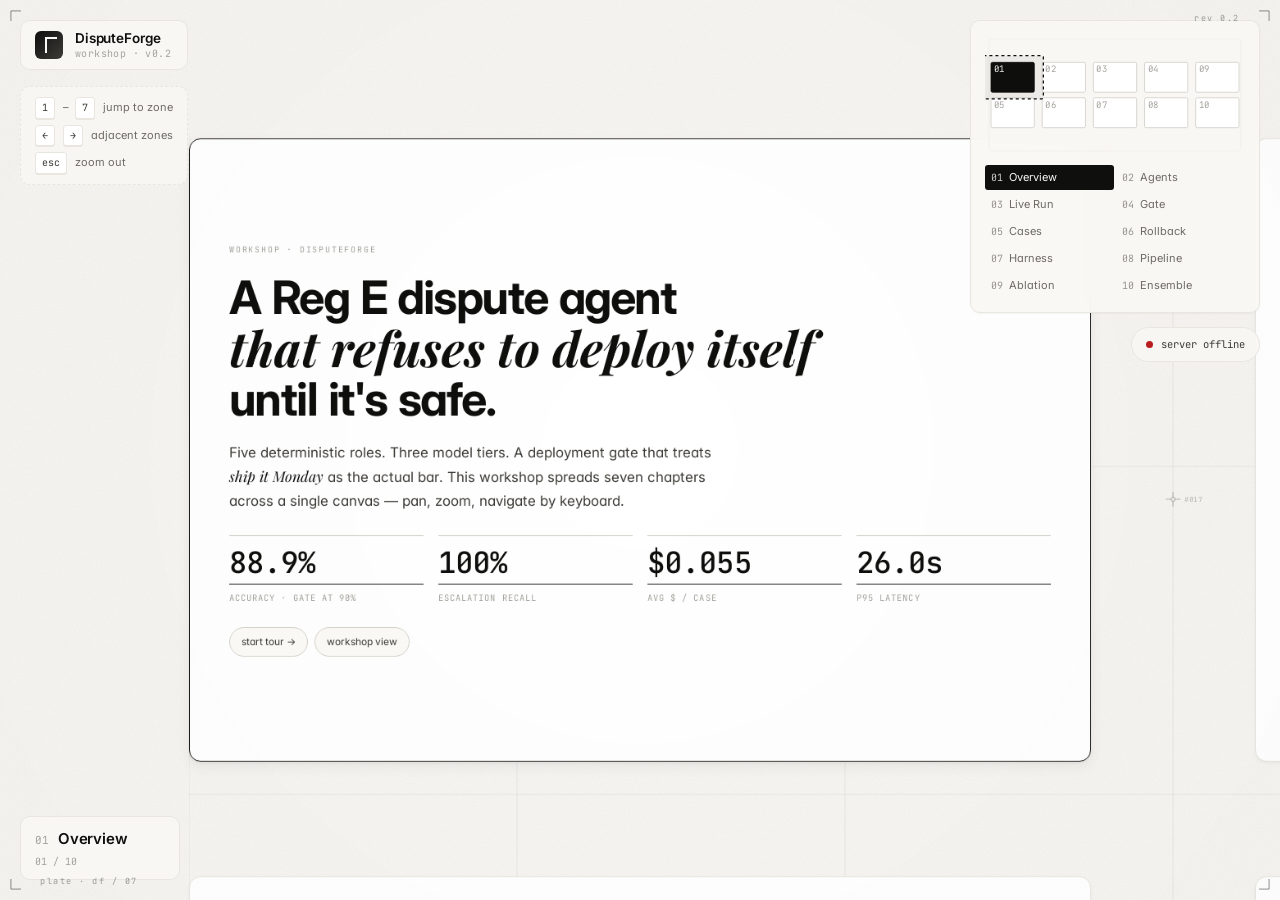
==== commit d6d97476: "feat: port Zone 08/09/10 from main onto better-ui Surgically lifts main's three new zones into bette" ====
--- a/flat/index.html
+++ b/flat/index.html
@@ -530,6 +530,165 @@
         </div>
       </div>
     </section>
+    <!-- ============ ZONE 08 · PIPELINE ============ -->
+    <section class="zone" data-zone-idx="7" data-zone-id="pipeline" data-x="3900" data-y="900" data-w="1100" data-h="760">
+      <div class="zone-wallpaper">
+        <div class="wall-num">08</div>
+        <div class="wall-title">Pipeline</div>
+        <div class="wall-sub">deep trace · every hop</div>
+      </div>
+
+      <div class="zone-detail zone-pipeline">
+        <header class="z-head z-head-tight">
+          <div class="eyebrow">08 · pipeline trace</div>
+          <h2 class="z-title">Every step, in full.</h2>
+        </header>
+
+        <!-- compact submit form -->
+        <div class="p8-form">
+          <div class="p8-presets">
+            <button class="p8-preset" data-p8-preset="small_fraud">$24 fraud</button>
+            <button class="p8-preset" data-p8-preset="big_fraud">$842 fraud</button>
+            <button class="p8-preset" data-p8-preset="remorse">buyer's remorse</button>
+            <button class="p8-preset" data-p8-preset="injection">injection</button>
+          </div>
+          <div class="p8-form-row">
+            <textarea id="p8-message" rows="2" placeholder="I did not make this charge…">I did not make this $24.99 charge — I've never heard of this merchant.</textarea>
+          </div>
+          <div class="p8-form-row">
+            <div class="field-input-wrap p8-amount-wrap"><span class="field-prefix">$</span><input id="p8-amount" type="number" step="0.01" min="0.01" value="24.99" /></div>
+            <input id="p8-merchant" type="text" value="SketchyGadgets" placeholder="Merchant" />
+            <button class="btn btn-primary btn-sm" id="p8-submit"><span class="btn-label">Run agent</span></button>
+          </div>
+        </div>
+
+        <!-- status bar -->
+        <div class="p8-status-bar">
+          <span class="pf-run-dot" id="p8-dot"></span>
+          <span class="p8-phase mono" id="p8-phase">idle — fill the form and click Run agent</span>
+          <span class="mono dim" id="p8-timer"></span>
+        </div>
+
+        <!-- scrollable event log -->
+        <div class="p8-log" id="p8-log">
+          <div class="p8-idle">
+            <div class="p8-idle-nodes">
+              <span class="p8-idle-n">01 communicator</span>
+              <span class="p8-idle-arr">→</span>
+              <span class="p8-idle-n">02 planner + RAG</span>
+              <span class="p8-idle-arr">→</span>
+              <span class="p8-idle-n">03 executor</span>
+              <span class="p8-idle-arr">→</span>
+              <span class="p8-idle-n">04 evaluator</span>
+              <span class="p8-idle-arr">→</span>
+              <span class="p8-idle-n">05 explainer</span>
+            </div>
+            <p class="p8-idle-hint">Each card expands with live data as events arrive.</p>
+          </div>
+        </div>
+      </div>
+    </section>
+
+    <!-- ============ ZONE 10 · ENSEMBLE ============ -->
+    <section class="zone" data-zone-idx="9" data-zone-id="ensemble" data-x="5200" data-y="900" data-w="1100" data-h="760">
+      <div class="zone-wallpaper">
+        <div class="wall-num">10</div>
+        <div class="wall-title">Ensemble</div>
+        <div class="wall-sub">escalate-on-any · 3 parallel planners</div>
+      </div>
+
+      <div class="zone-detail zone-ensemble">
+        <header class="z-head">
+          <div class="eyebrow">10 · ensemble planner</div>
+          <h2 class="z-title">If any agent hesitates, escalate.</h2>
+          <p class="z-sub">
+            Three planner instances run in parallel. If <em>any</em> vote lands on
+            human_review — or fails to respond — the final action is locked to human
+            review. Consensus is required for automated resolution.
+          </p>
+        </header>
+
+        <!-- scenario picker -->
+        <div class="ens-controls">
+          <button class="ens-scenario active" data-scenario="safe">all agree · auto_refund</button>
+          <button class="ens-scenario" data-scenario="one_doubts">one hesitates · human_review</button>
+          <button class="ens-scenario" data-scenario="one_fails">one errors · human_review</button>
+          <button class="ens-scenario" data-scenario="deny">clear deny</button>
+          <button class="btn btn-primary btn-sm" id="ens-run">▸ Simulate</button>
+        </div>
+
+        <!-- three vote lanes -->
+        <div class="ens-arena">
+          <div class="ens-lanes">
+            <div class="ens-lane">
+              <div class="ens-lane-label mono">Planner 1</div>
+              <div class="ens-spinner" id="ens-spin-0"></div>
+              <div class="ens-vote-box" id="ens-vote-0">—</div>
+            </div>
+            <div class="ens-lane-divider"></div>
+            <div class="ens-lane">
+              <div class="ens-lane-label mono">Planner 2</div>
+              <div class="ens-spinner" id="ens-spin-1"></div>
+              <div class="ens-vote-box" id="ens-vote-1">—</div>
+            </div>
+            <div class="ens-lane-divider"></div>
+            <div class="ens-lane">
+              <div class="ens-lane-label mono">Planner 3</div>
+              <div class="ens-spinner" id="ens-spin-2"></div>
+              <div class="ens-vote-box" id="ens-vote-2">—</div>
+            </div>
+          </div>
+
+          <!-- merge gate -->
+          <div class="ens-gate" id="ens-gate">
+            <div class="ens-gate-lines">
+              <div class="ens-gate-line"></div>
+              <div class="ens-gate-node">escalate-on-any</div>
+              <div class="ens-gate-line"></div>
+            </div>
+          </div>
+
+          <!-- final locked action -->
+          <div class="ens-result" id="ens-result">
+            <div class="ens-result-label mono">final action</div>
+            <div class="ens-result-action" id="ens-result-action">—</div>
+            <div class="ens-result-reason" id="ens-result-reason"></div>
+          </div>
+        </div>
+      </div>
+    </section>
+
+    <!-- ============ ZONE 09 · ABLATION ============ -->
+    <section class="zone" data-zone-idx="8" data-zone-id="ablation" data-x="5200" data-y="0" data-w="1100" data-h="760">
+      <div class="zone-wallpaper">
+        <div class="wall-num">09</div>
+        <div class="wall-title">Ablation</div>
+        <div class="wall-sub">harness value · 30 cases</div>
+      </div>
+
+      <div class="zone-detail zone-ablation">
+        <header class="z-head">
+          <div class="eyebrow">09 · ablation study</div>
+          <h2 class="z-title">Each layer earns its place.</h2>
+          <p class="z-sub">
+            Seven configurations — six ablation variants plus ensemble planner. 30 cases, OpenAI provider.
+            Raw model at the floor; full harness at the ceiling.
+          </p>
+        </header>
+
+        <div class="abl-legend">
+          <span class="abl-swatch" style="background:#3730a3"></span><span class="abl-lbl">Pass Rate</span>
+          <span class="abl-swatch" style="background:#818cf8"></span><span class="abl-lbl">Escalation Recall</span>
+          <span class="abl-swatch abl-swatch-full" style="background:#15803d"></span><span class="abl-lbl">Pass Rate (full harness)</span>
+          <span class="abl-swatch abl-swatch-full" style="background:#4ade80"></span><span class="abl-lbl">Escalation Recall (full harness)</span>
+        </div>
+
+        <div class="abl-chart-wrap">
+          <svg id="ablation-svg" viewBox="0 0 920 320" class="abl-svg" aria-label="Ablation study grouped bar chart"></svg>
+        </div>
+      </div>
+    </section>
+
 
   </div>
 </main>
--- a/flat/styles.css
+++ b/flat/styles.css
@@ -2631,3 +2631,651 @@
     transition-duration: 0.01ms !important;
   }
 }
+
+
+/* =================================================================
+   Zones 08 / 09 / 10 — ported from main (Pipeline, Ablation, Ensemble)
+   ================================================================= */
+
+/* ----- Zone 08 Pipeline ----- */
+   Pipeline Flow zone (Zone 08)
+   ================================================================= */
+
+.zone-pipeline { gap: 16px; }
+
+.pf-flow {
+  display: flex;
+  flex-direction: column;
+  gap: 0;
+  flex: 1;
+  min-height: 0;
+  overflow-y: auto;
+  overflow-x: hidden;
+}
+
+.pf-term {
+  align-self: flex-start;
+  font-family: var(--font-mono);
+  font-size: 10px;
+  letter-spacing: 0.08em;
+  text-transform: uppercase;
+  color: var(--ink-3);
+  padding: 5px 12px;
+  border: 1px solid var(--border);
+  border-radius: 999px;
+  background: var(--surface-muted);
+  white-space: nowrap;
+}
+
+.pf-term-out {
+  background: var(--pass-bg);
+  border-color: var(--pass-border);
+  color: var(--pass);
+}
+
+.pf-conn {
+  display: flex;
+  align-items: center;
+  gap: 8px;
+  padding: 0 0 0 18px;
+  height: 20px;
+  flex-shrink: 0;
+}
+
+.pf-conn-line {
+  width: 1px;
+  height: 100%;
+  background: var(--ink-4);
+  flex-shrink: 0;
+}
+
+.pf-conn-lbl {
+  font-family: var(--font-mono);
+  font-size: 9.5px;
+  color: var(--ink-3);
+  letter-spacing: 0.04em;
+}
+
+.pf-row {
+  display: grid;
+  grid-template-columns: 1fr auto;
+  gap: 10px;
+  align-items: center;
+  flex-shrink: 0;
+}
+
+.pf-node {
+  display: flex;
+  align-items: center;
+  gap: 10px;
+  background: var(--surface);
+  border: 1px solid var(--border);
+  border-radius: var(--radius-sm);
+  padding: 9px 14px;
+  transition: border-color 150ms;
+  min-width: 0;
+}
+
+.pf-node-eval { border-left: 2px solid var(--hitl); }
+.pf-node-snap { border-style: dashed; background: var(--surface-muted); }
+
+.pf-nid {
+  font-family: var(--font-mono);
+  font-size: 10px;
+  font-weight: 600;
+  letter-spacing: 0.07em;
+  text-transform: lowercase;
+  color: var(--ink-0);
+  white-space: nowrap;
+  flex-shrink: 0;
+  min-width: 130px;
+}
+
+.pf-ndesc {
+  font-size: 11.5px;
+  color: var(--ink-2);
+  flex: 1;
+  min-width: 0;
+  overflow: hidden;
+  text-overflow: ellipsis;
+  white-space: nowrap;
+}
+
+.pf-tags {
+  display: flex;
+  gap: 4px;
+  flex-shrink: 0;
+  align-items: center;
+}
+
+.pf-tag {
+  font-family: var(--font-mono);
+  font-size: 9px;
+  padding: 2px 6px;
+  border-radius: 999px;
+  background: var(--surface-muted);
+  border: 1px solid var(--border);
+  color: var(--ink-2);
+  white-space: nowrap;
+}
+
+.pf-tag-info { background: var(--auto-bg); border-color: var(--auto-border); color: var(--auto); }
+.pf-tag-pass { background: var(--pass-bg); border-color: var(--pass-border); color: var(--pass); }
+.pf-tag-warn { background: var(--hitl-bg); border-color: var(--hitl-border); color: var(--hitl); }
+
+.pf-exit {
+  display: flex;
+  align-items: center;
+  gap: 5px;
+  flex-shrink: 0;
+  white-space: nowrap;
+}
+
+.pf-exit-hidden { visibility: hidden; pointer-events: none; min-width: 130px; }
+
+.pf-exit-arr {
+  font-family: var(--font-mono);
+  font-size: 11px;
+  color: var(--hitl);
+}
+
+.pf-chip {
+  font-family: var(--font-mono);
+  font-size: 9px;
+  font-weight: 600;
+  padding: 2px 8px;
+  border-radius: 999px;
+  border: 1px solid;
+}
+
+.pf-chip-hitl {
+  background: var(--hitl-bg);
+  border-color: var(--hitl-border);
+  color: var(--hitl);
+}
+
+.pf-exit-why {
+  font-family: var(--font-mono);
+  font-size: 9.5px;
+  color: var(--ink-3);
+}
+
+/* run bar */
+.pf-header-row { display: flex; align-items: baseline; gap: 14px; }
+.pf-run-bar {
+  display: flex; align-items: center; gap: 8px;
+  flex-shrink: 0;
+  padding: 6px 12px;
+  background: var(--surface-muted);
+  border: 1px solid var(--border);
+  border-radius: 999px;
+  font-size: 11px;
+}
+.pf-run-dot {
+  width: 7px; height: 7px; border-radius: 50%;
+  background: var(--ink-4);
+  flex-shrink: 0;
+  transition: background 200ms;
+}
+.pf-run-dot.pf-running { background: var(--hitl); animation: pulse 1.2s infinite; }
+.pf-run-dot.pf-done    { background: var(--pass); }
+.pf-run-dot.pf-fail    { background: var(--fail); }
+.pf-run-phase { color: var(--ink-2); }
+
+/* node live states */
+.pf-node {
+  transition: border-color 200ms var(--ease-out), background 200ms var(--ease-out),
+              box-shadow 200ms var(--ease-out);
+}
+.pf-node.pf-active {
+  border-color: var(--ink-0);
+  box-shadow: var(--shadow-sm);
+  animation: pf-pulse-border 1.2s infinite;
+}
+.pf-node.pf-done {
+  border-color: var(--pass-border);
+  background: var(--pass-bg);
+}
+.pf-node.pf-done .pf-nid { color: var(--pass); }
+.pf-node.pf-hitl {
+  border-color: var(--hitl-border);
+  background: var(--hitl-bg);
+}
+.pf-node.pf-hitl .pf-nid { color: var(--hitl); }
+
+@keyframes pf-pulse-border {
+  0%, 100% { box-shadow: 0 0 0 0 rgba(15,15,14,0.12); }
+  50%       { box-shadow: 0 0 0 3px rgba(15,15,14,0.06); }
+}
+
+/* hide static tags when live data is shown */
+.pf-node.pf-done .pf-static-tags,
+.pf-node.pf-hitl .pf-static-tags,
+.pf-node.pf-active .pf-static-tags { display: none; }
+
+/* live data chips */
+.pf-live {
+  display: flex;
+  flex-wrap: wrap;
+  gap: 4px;
+  align-items: center;
+}
+
+.pf-lc {
+  font-family: var(--font-mono);
+  font-size: 9.5px;
+  padding: 2px 7px;
+  border-radius: 999px;
+  background: var(--surface-muted);
+  border: 1px solid var(--border);
+  color: var(--ink-1);
+  white-space: nowrap;
+  animation: popIn 250ms var(--ease-entrance);
+}
+.pf-lc.ok   { background: var(--pass-bg);  border-color: var(--pass-border); color: var(--pass); }
+.pf-lc.warn { background: var(--hitl-bg);  border-color: var(--hitl-border); color: var(--hitl); }
+.pf-lc.fail { background: var(--fail-bg);  border-color: var(--fail-border); color: var(--fail); }
+.pf-lc.info { background: var(--auto-bg);  border-color: var(--auto-border); color: var(--auto); }
+
+/* output terminal states */
+.pf-term-out.pf-out-auto { background: var(--pass-bg); border-color: var(--pass-border); color: var(--pass); }
+.pf-term-out.pf-out-hitl { background: var(--hitl-bg); border-color: var(--hitl-border); color: var(--hitl); }
+.pf-term-out.pf-out-deny { background: var(--deny-bg); border-color: var(--deny-border); color: var(--deny); }
+.pf-term-out.pf-out-fail { background: var(--fail-bg); border-color: var(--fail-border); color: var(--fail); }
+
+/* =================================================================
+   Zone 08 — Pipeline deep trace
+   ================================================================= */
+
+.zone-pipeline { gap: 0; display: flex; flex-direction: column; padding: 20px 22px 12px; overflow: hidden; }
+.z-head-tight { margin-bottom: 10px; }
+.z-head-tight .z-title { font-size: 1.25rem; margin: 0; }
+
+/* compact form */
+.p8-form { display: flex; flex-direction: column; gap: 6px; margin-bottom: 8px; }
+.p8-presets { display: flex; gap: 5px; flex-wrap: wrap; }
+.p8-preset {
+  font-size: 11px; padding: 3px 9px; border-radius: 4px;
+  border: 1px solid var(--border); background: var(--surface-muted);
+  color: var(--ink-2); cursor: pointer; font-family: inherit;
+}
+.p8-preset:hover { border-color: var(--border-strong); color: var(--ink); }
+.p8-form-row { display: flex; gap: 6px; align-items: stretch; }
+.p8-form-row textarea {
+  flex: 1; resize: none; font-size: 12px; padding: 6px 8px;
+  border: 1px solid var(--border); border-radius: 6px;
+  background: var(--surface-muted); color: var(--ink); font-family: inherit;
+}
+.p8-form-row textarea:focus { outline: none; border-color: var(--accent); }
+.p8-amount-wrap { display: flex; align-items: center; border: 1px solid var(--border); border-radius: 6px; background: var(--surface-muted); overflow: hidden; }
+.p8-amount-wrap .field-prefix { padding: 0 6px; color: var(--ink-2); font-size: 12px; }
+.p8-amount-wrap input { border: none; background: transparent; color: var(--ink); font-size: 12px; padding: 6px 6px 6px 0; width: 70px; }
+.p8-amount-wrap input:focus { outline: none; }
+#p8-merchant { flex: 1; font-size: 12px; padding: 6px 8px; border: 1px solid var(--border); border-radius: 6px; background: var(--surface-muted); color: var(--ink); font-family: inherit; }
+#p8-merchant:focus { outline: none; border-color: var(--accent); }
+
+/* status bar */
+.p8-status-bar { display: flex; align-items: center; gap: 8px; padding: 4px 0 6px; border-bottom: 1px solid var(--border); margin-bottom: 8px; min-height: 22px; }
+.p8-phase { font-size: 11px; color: var(--ink-2); flex: 1; }
+#p8-timer { font-size: 11px; }
+
+/* scrollable log */
+.p8-log { flex: 1; overflow-y: auto; display: flex; flex-direction: column; gap: 6px; min-height: 0; padding-right: 2px; }
+.p8-log::-webkit-scrollbar { width: 4px; }
+.p8-log::-webkit-scrollbar-track { background: transparent; }
+.p8-log::-webkit-scrollbar-thumb { background: var(--border); border-radius: 2px; }
+
+/* idle state */
+.p8-idle { display: flex; flex-direction: column; gap: 10px; padding: 20px 0; opacity: 0.5; }
+.p8-idle-nodes { display: flex; align-items: center; gap: 6px; flex-wrap: wrap; }
+.p8-idle-n { font-size: 11px; font-family: var(--mono); padding: 3px 8px; border: 1px solid var(--border); border-radius: 4px; color: var(--ink-2); }
+.p8-idle-arr { color: var(--ink-3); font-size: 12px; }
+.p8-idle-hint { font-size: 12px; color: var(--ink-3); }
+
+/* event cards */
+.p8-card {
+  border: 1px solid var(--border);
+  border-radius: 8px;
+  background: var(--surface);
+  overflow: hidden;
+  transition: border-color 0.2s;
+}
+.p8-card.p8-card-active { border-color: var(--accent); }
+.p8-card.p8-card-done   { border-color: var(--pass-border); }
+.p8-card.p8-card-hitl   { border-color: var(--hitl-border); }
+.p8-card.p8-card-replan { border-color: var(--hitl-border); background: var(--hitl-bg); }
+
+.p8-card-head {
+  display: flex; align-items: center; gap: 8px;
+  padding: 7px 10px;
+  background: var(--surface-muted);
+  border-bottom: 1px solid var(--border);
+}
+.p8-card.p8-card-active .p8-card-head { background: color-mix(in srgb, var(--accent) 8%, transparent); }
+.p8-card.p8-card-done   .p8-card-head { background: var(--pass-bg); border-color: var(--pass-border); }
+.p8-card.p8-card-hitl   .p8-card-head { background: var(--hitl-bg); border-color: var(--hitl-border); }
+.p8-card.p8-card-replan .p8-card-head { background: color-mix(in srgb, var(--hitl) 12%, transparent); border-color: var(--hitl-border); }
+
+.p8-card-role { font-size: 11px; font-family: var(--mono); font-weight: 600; color: var(--ink); flex: 1; }
+.p8-card.p8-card-done .p8-card-role { color: var(--pass); }
+.p8-card.p8-card-hitl .p8-card-role { color: var(--hitl); }
+
+.p8-card-badge {
+  font-size: 10px; font-family: var(--mono); padding: 2px 7px;
+  border-radius: 3px; border: 1px solid var(--border);
+  background: var(--surface); color: var(--ink-2);
+}
+.p8-card-badge.p8-running { background: var(--hitl-bg); border-color: var(--hitl-border); color: var(--hitl); animation: pulse 1.2s infinite; }
+.p8-card-badge.p8-ok    { background: var(--pass-bg);  border-color: var(--pass-border); color: var(--pass); }
+.p8-card-badge.p8-warn  { background: var(--hitl-bg);  border-color: var(--hitl-border); color: var(--hitl); }
+.p8-card-badge.p8-fail  { background: var(--fail-bg);  border-color: var(--fail-border); color: var(--fail); }
+
+.p8-card-body { padding: 8px 10px; display: flex; flex-direction: column; gap: 5px; }
+
+/* body rows */
+.p8-row { display: flex; align-items: baseline; gap: 6px; font-size: 11px; }
+.p8-lbl { color: var(--ink-3); font-family: var(--mono); min-width: 60px; flex-shrink: 0; }
+.p8-val { color: var(--ink); word-break: break-all; }
+.p8-val.ok   { color: var(--pass); }
+.p8-val.warn { color: var(--hitl); }
+.p8-val.fail { color: var(--fail); }
+.p8-val.info { color: var(--auto); }
+
+/* plan steps */
+.p8-plan { display: flex; flex-direction: column; gap: 3px; margin-top: 2px; }
+.p8-plan-step {
+  display: flex; gap: 5px; align-items: baseline;
+  font-size: 11px; padding: 3px 6px;
+  background: var(--surface-muted); border-radius: 4px;
+}
+.p8-step-num { font-family: var(--mono); color: var(--ink-3); min-width: 14px; }
+.p8-tool-nm  { font-family: var(--mono); color: var(--auto); font-weight: 600; min-width: 120px; flex-shrink: 0; }
+.p8-rationale { color: var(--ink-2); font-size: 10px; }
+
+/* tool results */
+.p8-tools { display: flex; flex-direction: column; gap: 3px; margin-top: 2px; }
+.p8-tool-row {
+  display: flex; gap: 5px; align-items: baseline;
+  font-size: 11px; padding: 3px 6px; border-radius: 4px;
+  background: var(--surface-muted);
+}
+.p8-tool-status { font-family: var(--mono); font-weight: 700; min-width: 14px; }
+.p8-tool-status.ok   { color: var(--pass); }
+.p8-tool-status.fail { color: var(--fail); }
+.p8-tool-nm-sm { font-family: var(--mono); color: var(--ink); font-size: 11px; min-width: 130px; flex-shrink: 0; }
+.p8-tool-content { color: var(--ink-3); font-size: 10px; font-family: var(--mono); overflow: hidden; text-overflow: ellipsis; white-space: nowrap; max-width: 280px; }
+
+/* evaluator checks */
+.p8-checks { display: flex; flex-direction: column; gap: 2px; margin-top: 2px; }
+.p8-check { font-size: 11px; display: flex; gap: 5px; align-items: baseline; }
+.p8-check-icon { min-width: 14px; }
+
+/* Reg E phrase checks */
+.p8-phrases { display: flex; gap: 5px; flex-wrap: wrap; margin-top: 2px; }
+.p8-phrase {
+  font-size: 10px; padding: 2px 7px; border-radius: 3px;
+  border: 1px solid var(--border); font-family: var(--mono);
+}
+.p8-phrase.ok   { background: var(--pass-bg);  border-color: var(--pass-border); color: var(--pass); }
+.p8-phrase.fail { background: var(--fail-bg);  border-color: var(--fail-border); color: var(--fail); }
+
+/* output message */
+.p8-message-card {
+  border: 1px solid var(--pass-border);
+  border-radius: 8px; overflow: hidden;
+}
+.p8-message-card.hitl { border-color: var(--hitl-border); }
+.p8-message-card.deny { border-color: var(--deny-border); }
+.p8-message-head {
+  display: flex; align-items: center; gap: 8px;
+  padding: 6px 10px;
+  background: var(--pass-bg); border-bottom: 1px solid var(--pass-border);
+  font-size: 11px;
+}
+.p8-message-card.hitl .p8-message-head { background: var(--hitl-bg); border-color: var(--hitl-border); }
+.p8-message-card.deny .p8-message-head { background: var(--deny-bg); border-color: var(--deny-border); }
+.p8-action-chip {
+  font-family: var(--mono); font-size: 11px; font-weight: 700;
+  padding: 2px 8px; border-radius: 3px;
+  background: var(--pass-bg); border: 1px solid var(--pass-border); color: var(--pass);
+}
+.p8-action-chip.hitl { background: var(--hitl-bg); border-color: var(--hitl-border); color: var(--hitl); }
+.p8-action-chip.deny { background: var(--deny-bg); border-color: var(--deny-border); color: var(--deny); }
+.p8-message-body { padding: 8px 10px; font-size: 12px; color: var(--ink); line-height: 1.5; }
+.p8-message-meta { padding: 4px 10px 6px; font-size: 10px; color: var(--ink-3); font-family: var(--mono); display: flex; gap: 12px; }
+
+/* replan divider */
+.p8-replan-divider {
+  display: flex; align-items: center; gap: 8px; font-size: 11px;
+  color: var(--hitl); font-family: var(--mono);
+  padding: 0 4px;
+}
+.p8-replan-divider::before,
+.p8-replan-divider::after {
+  content: ''; flex: 1; height: 1px; background: var(--hitl-border);
+}
+
+   Zone 09 — Ablation chart
+   ================================================================= */
+
+.zone-ablation { gap: 16px; }
+
+.abl-legend {
+  display: flex;
+  align-items: center;
+  gap: 18px;
+  flex-wrap: wrap;
+  padding: 0 2px;
+}
+
+.abl-swatch {
+  display: inline-block;
+  width: 12px;
+  height: 12px;
+  border-radius: 3px;
+  flex-shrink: 0;
+}
+
+.abl-swatch-full {
+  outline: 2px solid var(--border-strong);
+  outline-offset: 1px;
+}
+
+.abl-lbl {
+  font-size: 12px;
+  color: var(--ink-2);
+  margin-left: -10px;
+}
+
+.abl-chart-wrap {
+  flex: 1;
+  min-height: 0;
+  display: flex;
+  align-items: center;
+}
+
+.abl-svg {
+  width: 100%;
+  height: auto;
+  max-height: 360px;
+  overflow: visible;
+}
+
+/* =================================================================
+   ZONE 10 — Ensemble Planner
+   ================================================================= */
+
+.zone-ensemble { gap: 14px; }
+
+.ens-controls {
+  display: flex;
+  align-items: center;
+  gap: 8px;
+  flex-wrap: wrap;
+}
+
+.ens-scenario {
+  font-size: 12px;
+  font-family: 'JetBrains Mono', ui-monospace, monospace;
+  color: var(--ink-2);
+  background: transparent;
+  border: 1px solid var(--border);
+  border-radius: 6px;
+  padding: 5px 12px;
+  cursor: pointer;
+  transition: all 0.15s;
+}
+.ens-scenario:hover { border-color: var(--ink-3); color: var(--ink-1); }
+.ens-scenario.active { border-color: var(--ink-1); color: var(--ink-1); background: var(--surface-2); }
+
+.ens-arena {
+  flex: 1;
+  min-height: 0;
+  display: flex;
+  flex-direction: column;
+  gap: 10px;
+}
+
+.ens-lanes {
+  display: flex;
+  align-items: stretch;
+  gap: 0;
+  justify-content: center;
+  background: var(--surface-1);
+  border: 1px solid var(--border);
+  border-radius: 10px;
+  padding: 18px 12px 14px;
+}
+
+.ens-lane {
+  flex: 1;
+  display: flex;
+  flex-direction: column;
+  align-items: center;
+  gap: 10px;
+  min-width: 0;
+}
+
+.ens-lane-divider {
+  width: 1px;
+  background: var(--border);
+  margin: 0 8px;
+  align-self: stretch;
+}
+
+.ens-lane-label {
+  font-size: 11px;
+  color: var(--ink-3);
+  letter-spacing: 0.04em;
+}
+
+.ens-spinner {
+  width: 20px;
+  height: 20px;
+  border-radius: 50%;
+  border: 2.5px solid var(--border);
+  border-top-color: var(--ink-3);
+  opacity: 0;
+  transition: opacity 0.2s;
+}
+.ens-spinner.spin {
+  opacity: 1;
+  animation: enspin 0.7s linear infinite;
+}
+@keyframes enspin { to { transform: rotate(360deg); } }
+
+.ens-vote-box {
+  width: 100%;
+  max-width: 160px;
+  padding: 10px 8px;
+  border-radius: 8px;
+  border: 1.5px solid var(--border);
+  font-family: 'JetBrains Mono', ui-monospace, monospace;
+  font-size: 12px;
+  text-align: center;
+  color: var(--ink-3);
+  background: transparent;
+  transition: border-color 0.25s, color 0.25s, background 0.25s;
+  min-height: 38px;
+  display: flex;
+  align-items: center;
+  justify-content: center;
+}
+.ens-vote-box.auto   { border-color: #3730a3; color: #3730a3; background: #eef2ff; }
+.ens-vote-box.hitl   { border-color: #b45309; color: #b45309; background: #fffbeb; }
+.ens-vote-box.deny   { border-color: #57534e; color: #57534e; background: #f5f5f4; }
+.ens-vote-box.fail   { border-color: #b91c1c; color: #b91c1c; background: #fef2f2; }
+
+.ens-gate {
+  display: flex;
+  flex-direction: column;
+  align-items: center;
+  gap: 0;
+  opacity: 0;
+  transition: opacity 0.3s;
+}
+.ens-gate.visible { opacity: 1; }
+
+.ens-gate-lines {
+  display: flex;
+  align-items: center;
+  gap: 8px;
+  width: 100%;
+  justify-content: center;
+}
+.ens-gate-line {
+  flex: 1;
+  height: 1px;
+  max-width: 80px;
+  background: var(--border-strong);
+}
+.ens-gate-node {
+  font-size: 11px;
+  font-family: 'JetBrains Mono', ui-monospace, monospace;
+  color: var(--ink-3);
+  background: var(--surface-2);
+  border: 1px solid var(--border-strong);
+  border-radius: 20px;
+  padding: 4px 14px;
+  white-space: nowrap;
+}
+
+.ens-result {
+  display: flex;
+  flex-direction: column;
+  align-items: center;
+  gap: 6px;
+  padding: 14px;
+  border-radius: 10px;
+  border: 1.5px dashed var(--border);
+  background: var(--surface-1);
+  transition: border-color 0.3s, background 0.3s;
+  opacity: 0;
+  transition: opacity 0.3s, border-color 0.3s, background 0.3s;
+}
+.ens-result.visible { opacity: 1; }
+.ens-result.auto   { border-color: #3730a3; border-style: solid; background: #eef2ff; }
+.ens-result.hitl   { border-color: #b45309; border-style: solid; background: #fffbeb; }
+.ens-result.deny   { border-color: #57534e; border-style: solid; background: #f5f5f4; }
+
+.ens-result-label {
+  font-size: 10px;
+  color: var(--ink-3);
+  text-transform: uppercase;
+  letter-spacing: 0.08em;
+}
+.ens-result-action {
+  font-size: 22px;
+  font-family: 'JetBrains Mono', ui-monospace, monospace;
+  font-weight: 600;
+  color: var(--ink-1);
+}
+.ens-result.auto  .ens-result-action { color: #3730a3; }
+.ens-result.hitl  .ens-result-action { color: #b45309; }
+.ens-result.deny  .ens-result-action { color: #57534e; }
+
+.ens-result-reason {
+  font-size: 12px;
+  color: var(--ink-2);
+  text-align: center;
+}
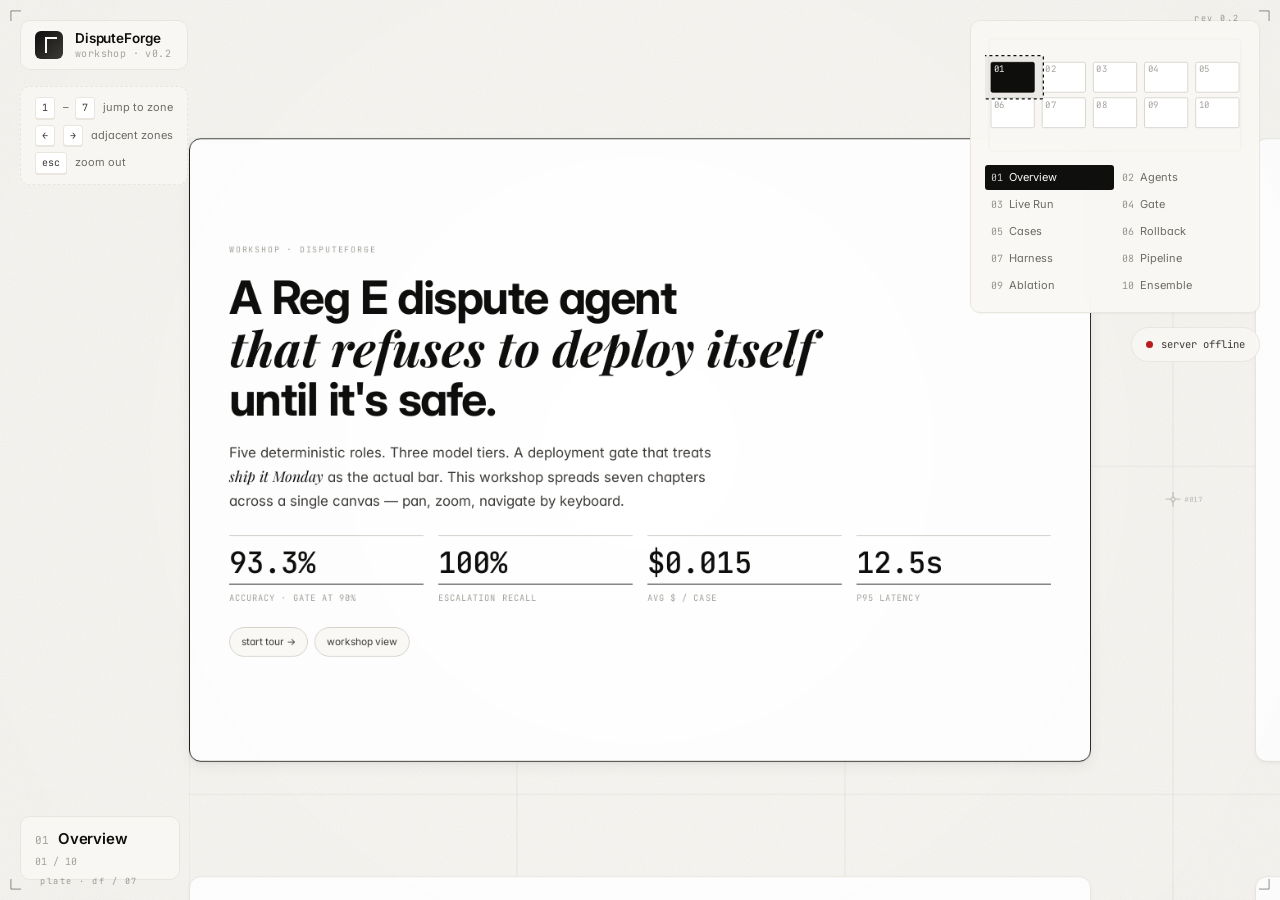
==== commit 8ccaa5d9: "fix: reorder zones 5-10 to read left-to-right in numeric order Before: top row ended 01 02 03 04 09 " ====
--- a/flat/index.html
+++ b/flat/index.html
@@ -394,7 +394,7 @@
     </section>
 
     <!-- ============ ZONE 05 · CASES ============ -->
-    <section class="zone" data-zone-idx="4" data-zone-id="cases" data-x="0" data-y="900" data-w="1100" data-h="760">
+    <section class="zone" data-zone-idx="4" data-zone-id="cases" data-x="5200" data-y="0" data-w="1100" data-h="760">
       <div class="zone-wallpaper">
         <div class="wall-num">05</div>
         <div class="wall-title">Cases</div>
@@ -436,7 +436,7 @@
     </section>
 
     <!-- ============ ZONE 06 · ROLLBACK ============ -->
-    <section class="zone" data-zone-idx="5" data-zone-id="rollback" data-x="1300" data-y="900" data-w="1100" data-h="760">
+    <section class="zone" data-zone-idx="5" data-zone-id="rollback" data-x="0" data-y="900" data-w="1100" data-h="760">
       <div class="zone-wallpaper">
         <div class="wall-num">06</div>
         <div class="wall-title">Rollback</div>
@@ -509,7 +509,7 @@
     </section>
 
     <!-- ============ ZONE 07 · HARNESS ============ -->
-    <section class="zone" data-zone-idx="6" data-zone-id="harness" data-x="2600" data-y="900" data-w="1100" data-h="760">
+    <section class="zone" data-zone-idx="6" data-zone-id="harness" data-x="1300" data-y="900" data-w="1100" data-h="760">
       <div class="zone-wallpaper">
         <div class="wall-num">07</div>
         <div class="wall-title">Harness</div>
@@ -531,7 +531,7 @@
       </div>
     </section>
     <!-- ============ ZONE 08 · PIPELINE ============ -->
-    <section class="zone" data-zone-idx="7" data-zone-id="pipeline" data-x="3900" data-y="900" data-w="1100" data-h="760">
+    <section class="zone" data-zone-idx="7" data-zone-id="pipeline" data-x="2600" data-y="900" data-w="1100" data-h="760">
       <div class="zone-wallpaper">
         <div class="wall-num">08</div>
         <div class="wall-title">Pipeline</div>
@@ -659,7 +659,7 @@
     </section>
 
     <!-- ============ ZONE 09 · ABLATION ============ -->
-    <section class="zone" data-zone-idx="8" data-zone-id="ablation" data-x="5200" data-y="0" data-w="1100" data-h="760">
+    <section class="zone" data-zone-idx="8" data-zone-id="ablation" data-x="3900" data-y="900" data-w="1100" data-h="760">
       <div class="zone-wallpaper">
         <div class="wall-num">09</div>
         <div class="wall-title">Ablation</div>
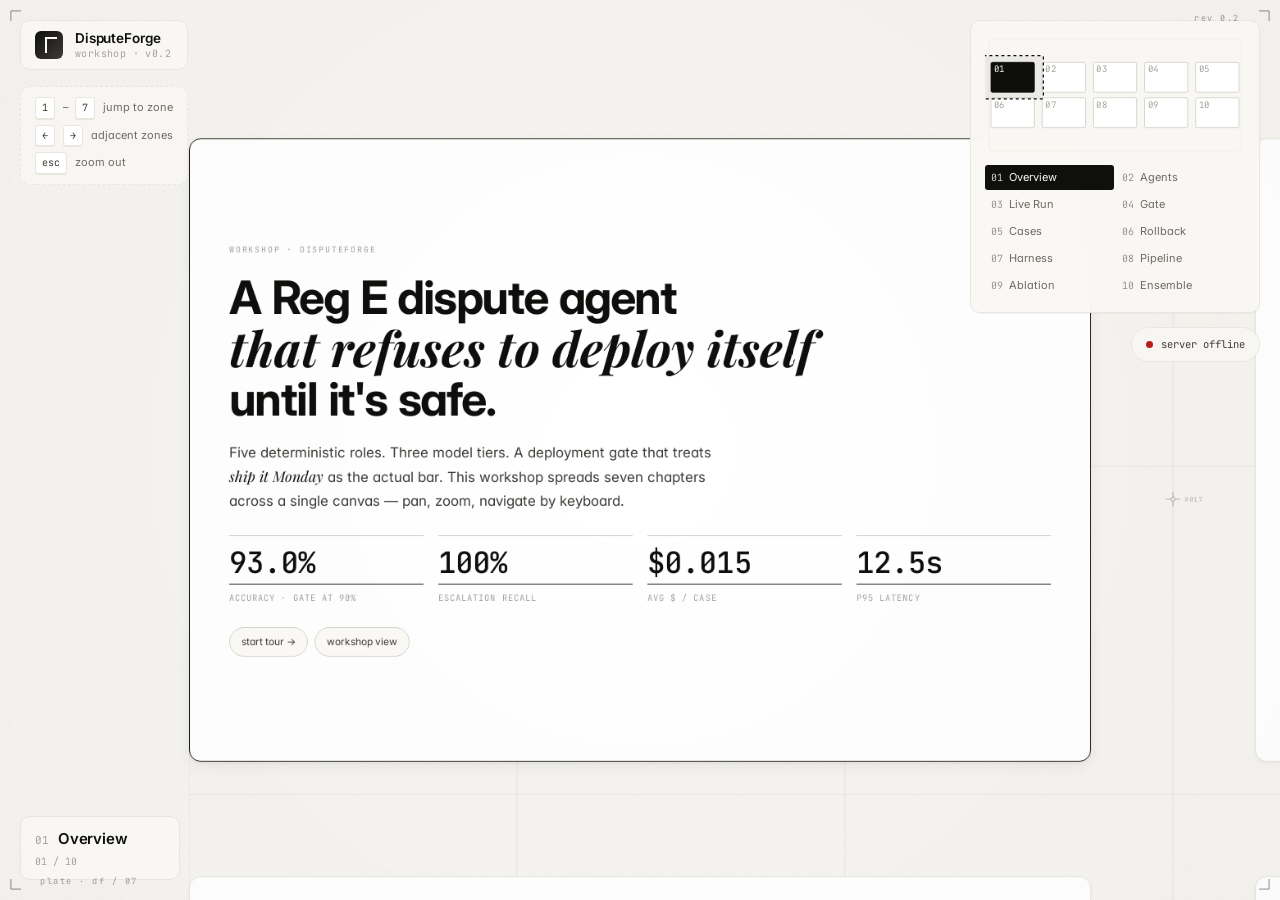
==== commit f1bc8694: "feat: overhaul Zone 10 Simulate animation (layered + editorial) Replaces the thin "spinner then text" ====
--- a/flat/index.html
+++ b/flat/index.html
@@ -617,35 +617,80 @@
           <button class="btn btn-primary btn-sm" id="ens-run">▸ Simulate</button>
         </div>
 
-        <!-- three vote lanes -->
+        <!-- shared dispute prompt fed to all three planners -->
+        <div class="ens-prompt" id="ens-prompt">
+          <span class="ens-prompt-label mono">shared input</span>
+          <span class="ens-prompt-text" id="ens-prompt-text">—</span>
+        </div>
+
+        <!-- three vote lanes + SVG merge overlay -->
         <div class="ens-arena">
+          <!-- DAG overlay: top tee fan-out + bottom merge basin, ink-bleed filter -->
+          <svg class="ens-dag" id="ens-dag" viewBox="0 0 900 520" preserveAspectRatio="none" aria-hidden="true">
+            <defs>
+              <filter id="ink-bleed" x="-10%" y="-10%" width="120%" height="120%">
+                <feTurbulence type="fractalNoise" baseFrequency="0.85" numOctaves="2" seed="3"/>
+                <feDisplacementMap in="SourceGraphic" scale="1.2"/>
+              </filter>
+            </defs>
+            <!-- Top tee: single centerline feeds three lanes -->
+            <g class="ens-tee">
+              <path id="ens-tee-0" class="ens-tee-line" d="M 450 12 C 450 40 150 40 150 80"/>
+              <path id="ens-tee-1" class="ens-tee-line" d="M 450 12 C 450 60 450 60 450 80"/>
+              <path id="ens-tee-2" class="ens-tee-line" d="M 450 12 C 450 40 750 40 750 80"/>
+            </g>
+            <!-- Bottom merge basin: three lanes converge to one -->
+            <g class="ens-basin">
+              <path id="ens-basin-0" class="ens-basin-line" data-lane="0"
+                    d="M 150 330 C 150 420 450 420 450 500"/>
+              <path id="ens-basin-1" class="ens-basin-line" data-lane="1"
+                    d="M 450 330 C 450 420 450 420 450 500"/>
+              <path id="ens-basin-2" class="ens-basin-line" data-lane="2"
+                    d="M 750 330 C 750 420 450 420 450 500"/>
+            </g>
+            <!-- Animated token dots live here -->
+            <g id="ens-tokens" class="ens-tokens"></g>
+          </svg>
+
           <div class="ens-lanes">
-            <div class="ens-lane">
-              <div class="ens-lane-label mono">Planner 1</div>
-              <div class="ens-spinner" id="ens-spin-0"></div>
+            <div class="ens-lane" data-lane="0">
+              <div class="ens-lane-head">
+                <span class="ens-lane-label mono">planner · 1</span>
+                <span class="ens-lane-dot" id="ens-dot-0"></span>
+              </div>
+              <div class="ens-lane-draft mono" id="ens-draft-0"></div>
+              <svg class="ens-sparkline" id="ens-spark-0" viewBox="0 0 80 20" preserveAspectRatio="none">
+                <polyline class="ens-spark-line" points=""/>
+              </svg>
               <div class="ens-vote-box" id="ens-vote-0">—</div>
             </div>
-            <div class="ens-lane-divider"></div>
-            <div class="ens-lane">
-              <div class="ens-lane-label mono">Planner 2</div>
-              <div class="ens-spinner" id="ens-spin-1"></div>
+            <div class="ens-lane" data-lane="1">
+              <div class="ens-lane-head">
+                <span class="ens-lane-label mono">planner · 2</span>
+                <span class="ens-lane-dot" id="ens-dot-1"></span>
+              </div>
+              <div class="ens-lane-draft mono" id="ens-draft-1"></div>
+              <svg class="ens-sparkline" id="ens-spark-1" viewBox="0 0 80 20" preserveAspectRatio="none">
+                <polyline class="ens-spark-line" points=""/>
+              </svg>
               <div class="ens-vote-box" id="ens-vote-1">—</div>
             </div>
-            <div class="ens-lane-divider"></div>
-            <div class="ens-lane">
-              <div class="ens-lane-label mono">Planner 3</div>
-              <div class="ens-spinner" id="ens-spin-2"></div>
+            <div class="ens-lane" data-lane="2">
+              <div class="ens-lane-head">
+                <span class="ens-lane-label mono">planner · 3</span>
+                <span class="ens-lane-dot" id="ens-dot-2"></span>
+              </div>
+              <div class="ens-lane-draft mono" id="ens-draft-2"></div>
+              <svg class="ens-sparkline" id="ens-spark-2" viewBox="0 0 80 20" preserveAspectRatio="none">
+                <polyline class="ens-spark-line" points=""/>
+              </svg>
               <div class="ens-vote-box" id="ens-vote-2">—</div>
             </div>
           </div>
 
-          <!-- merge gate -->
+          <!-- merge gate (thin label between lanes and result) -->
           <div class="ens-gate" id="ens-gate">
-            <div class="ens-gate-lines">
-              <div class="ens-gate-line"></div>
-              <div class="ens-gate-node">escalate-on-any</div>
-              <div class="ens-gate-line"></div>
-            </div>
+            <div class="ens-gate-node mono">escalate-on-any</div>
           </div>
 
           <!-- final locked action -->
--- a/flat/styles.css
+++ b/flat/styles.css
@@ -3107,6 +3107,173 @@
 
 .zone-ensemble { gap: 14px; }
 
+/* Shared-input prompt displayed above the lanes */
+.ens-prompt {
+  display: flex;
+  align-items: baseline;
+  gap: 12px;
+  padding: 10px 14px;
+  margin-bottom: 8px;
+  background: var(--surface-muted);
+  border-left: 2px solid var(--ink-0);
+  font-family: var(--font-mono);
+  font-size: 11px;
+  color: var(--ink-1);
+  min-height: 34px;
+  line-height: 1.4;
+  overflow: hidden;
+}
+.ens-prompt-label {
+  font-size: 9px;
+  color: var(--ink-3);
+  letter-spacing: 0.18em;
+  text-transform: uppercase;
+  flex-shrink: 0;
+}
+.ens-prompt-text { flex: 1; word-break: break-word; }
+
+/* SVG DAG overlay — sits absolutely behind the lane cards */
+.ens-arena { position: relative; }
+.ens-lanes { position: relative; z-index: 1; }
+
+.ens-dag {
+  position: absolute;
+  inset: 0;
+  width: 100%;
+  height: 100%;
+  pointer-events: none;
+  z-index: 0;
+}
+.ens-tee-line, .ens-basin-line {
+  fill: none;
+  stroke: rgba(15, 15, 14, 0.28);
+  stroke-width: 0.9;
+  stroke-dasharray: 600;
+  stroke-dashoffset: 600;
+  vector-effect: non-scaling-stroke;
+  transition:
+    stroke 280ms var(--ease-std),
+    stroke-width 280ms var(--ease-std),
+    opacity 300ms var(--ease-std);
+}
+.ens-tee-line.drawn, .ens-basin-line.drawn {
+  stroke-dashoffset: 0;
+  transition: stroke-dashoffset 520ms cubic-bezier(0.4, 0, 0.2, 1),
+              stroke 280ms, stroke-width 280ms, opacity 300ms;
+}
+.ens-basin-line.veto-winner {
+  stroke: var(--umber);
+  stroke-width: 2.4;
+  filter: url(#ink-bleed);
+}
+.ens-basin-line.veto-losing { opacity: 0.22; }
+.ens-basin-line.consensus {
+  stroke: var(--ink-0);
+  stroke-width: 1.6;
+}
+
+.ens-token {
+  fill: var(--ink-0);
+  mix-blend-mode: multiply;
+}
+.ens-token.hitl { fill: var(--umber); }
+
+/* Lane card layout */
+.ens-lane {
+  display: flex !important;
+  flex-direction: column;
+  gap: 8px;
+  padding: 12px 14px;
+  background: var(--surface);
+  border: 1px solid var(--border);
+  border-radius: 6px;
+  transition: opacity 260ms var(--ease-std),
+              transform 260ms var(--ease-std),
+              border-color 260ms var(--ease-std),
+              box-shadow 260ms var(--ease-std);
+}
+.ens-lane-head {
+  display: flex;
+  align-items: center;
+  justify-content: space-between;
+  gap: 8px;
+}
+.ens-lane-dot {
+  width: 7px;
+  height: 7px;
+  border-radius: 50%;
+  background: var(--ink-4);
+  transition: background 200ms var(--ease-std);
+}
+.ens-lane-dot.thinking {
+  background: var(--ink-2);
+  animation: ensDotPulse 1.1s var(--ease-std) infinite;
+}
+.ens-lane-dot.done  { background: var(--ink-0); }
+.ens-lane-dot.hitl  { background: var(--umber); }
+.ens-lane-dot.fail  { background: var(--fail); }
+@keyframes ensDotPulse {
+  0%, 100% { opacity: 0.35; transform: scale(1); }
+  50%      { opacity: 1;    transform: scale(1.15); }
+}
+
+/* Teletype draft — planner "thinking" in real time */
+.ens-lane-draft {
+  min-height: 30px;
+  font-size: 10.5px;
+  color: var(--ink-2);
+  letter-spacing: 0.01em;
+  line-height: 1.4;
+  border-bottom: 1px dashed var(--border);
+  padding-bottom: 6px;
+  overflow: hidden;
+  position: relative;
+  font-feature-settings: "tnum" 1, "ss01" 1;
+}
+.ens-lane-draft .ens-caret {
+  display: inline-block;
+  width: 0.55em;
+  height: 0.95em;
+  background: var(--ink-3);
+  vertical-align: text-bottom;
+  margin-left: 1px;
+  animation: ensCaret 0.95s steps(1) infinite;
+}
+.ens-lane-draft .ens-struck {
+  text-decoration: line-through;
+  text-decoration-color: var(--umber);
+  text-decoration-thickness: 1px;
+  opacity: 0.45;
+}
+@keyframes ensCaret { 50% { background: transparent; } }
+
+/* Sparkline — posterior wobble per lane */
+.ens-sparkline { width: 100%; height: 16px; display: block; }
+.ens-spark-line {
+  fill: none;
+  stroke: rgba(15, 15, 14, 0.45);
+  stroke-width: 0.9;
+  vector-effect: non-scaling-stroke;
+  stroke-linejoin: round;
+}
+.ens-lane.locked .ens-spark-line { stroke: var(--ink-0); transition: stroke 320ms var(--ease-std); }
+
+/* Veto crowding — losers dim, winner widens + shadows */
+.ens-lane.vetoed { opacity: 0.32; transform: translateY(2px); }
+.ens-lane.veto-winner {
+  border-color: var(--umber);
+  box-shadow: 0 0 0 1px var(--umber), var(--shadow-sm);
+  z-index: 2;
+}
+
+/* Spring snap keyframe (JS also uses WAAPI for more control) */
+@keyframes ensVoteSnap {
+  0%   { transform: translateY(-4px); }
+  55%  { transform: translateY(2px); }
+  100% { transform: translateY(0); }
+}
+.ens-vote-box.locked { animation: ensVoteSnap 420ms cubic-bezier(0.2, 1.55, 0.3, 1); }
+
 .ens-controls {
   display: flex;
   align-items: center;
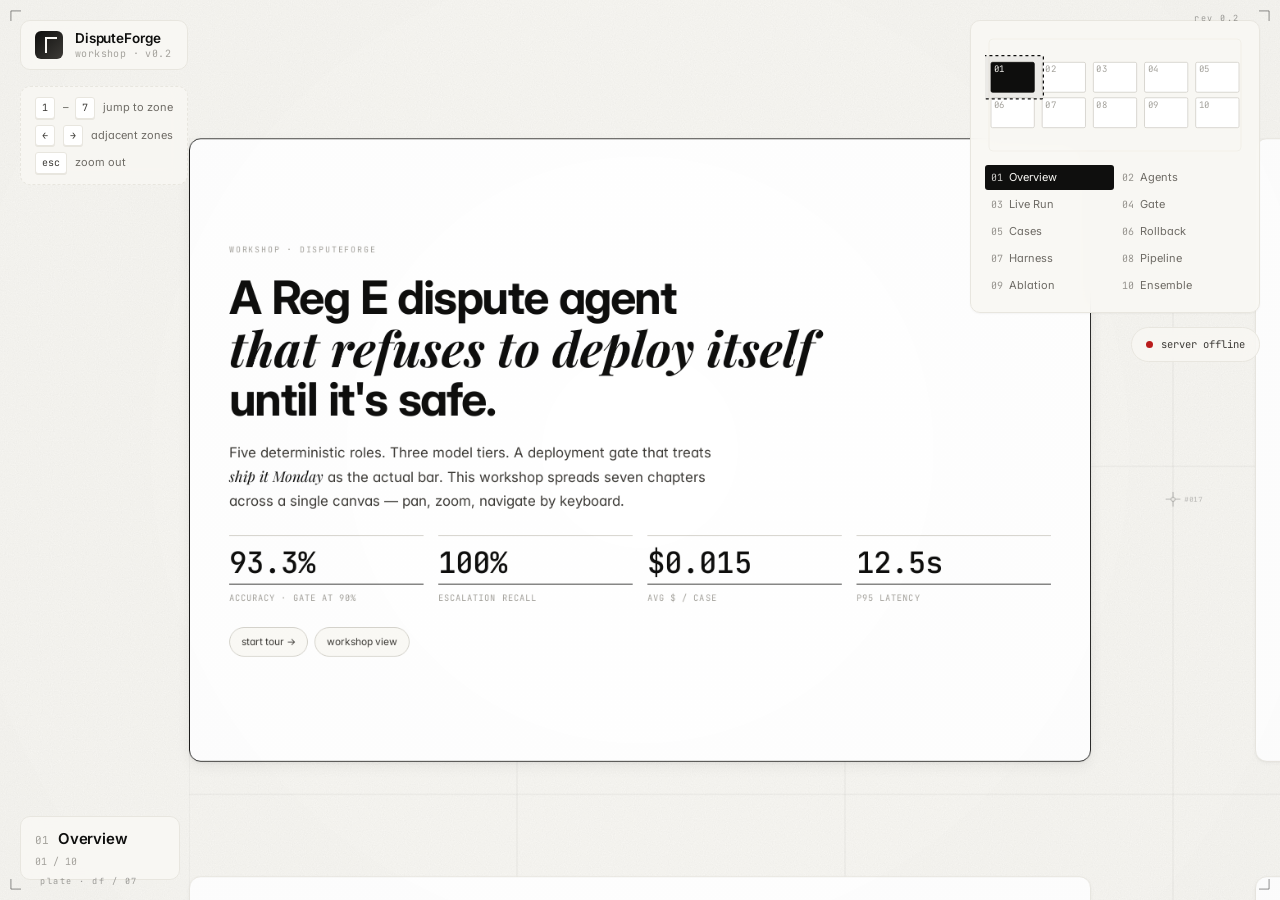
==== commit ea478269: "feat: Zone 10 v2 — 7-layer Simulate animation, cleaner layout Adds four new signals layered over the" ====
--- a/flat/index.html
+++ b/flat/index.html
@@ -652,10 +652,18 @@
             <g id="ens-tokens" class="ens-tokens"></g>
           </svg>
 
+          <!-- metronome sweep line — horizontal cursor traveling L→R -->
+          <div class="ens-metronome" id="ens-metronome"></div>
+
           <div class="ens-lanes">
             <div class="ens-lane" data-lane="0">
               <div class="ens-lane-head">
                 <span class="ens-lane-label mono">planner · 1</span>
+                <svg class="ens-gauge" id="ens-gauge-0" viewBox="0 0 28 16" preserveAspectRatio="xMidYMid meet">
+                  <path class="ens-gauge-bg" d="M 3 13 A 10 10 0 0 1 25 13" />
+                  <path class="ens-gauge-fg" d="M 3 13 A 10 10 0 0 1 25 13" />
+                  <circle class="ens-gauge-needle-dot" cx="14" cy="13" r="1"/>
+                </svg>
                 <span class="ens-lane-dot" id="ens-dot-0"></span>
               </div>
               <div class="ens-lane-draft mono" id="ens-draft-0"></div>
@@ -667,6 +675,11 @@
             <div class="ens-lane" data-lane="1">
               <div class="ens-lane-head">
                 <span class="ens-lane-label mono">planner · 2</span>
+                <svg class="ens-gauge" id="ens-gauge-1" viewBox="0 0 28 16" preserveAspectRatio="xMidYMid meet">
+                  <path class="ens-gauge-bg" d="M 3 13 A 10 10 0 0 1 25 13" />
+                  <path class="ens-gauge-fg" d="M 3 13 A 10 10 0 0 1 25 13" />
+                  <circle class="ens-gauge-needle-dot" cx="14" cy="13" r="1"/>
+                </svg>
                 <span class="ens-lane-dot" id="ens-dot-1"></span>
               </div>
               <div class="ens-lane-draft mono" id="ens-draft-1"></div>
@@ -678,6 +691,11 @@
             <div class="ens-lane" data-lane="2">
               <div class="ens-lane-head">
                 <span class="ens-lane-label mono">planner · 3</span>
+                <svg class="ens-gauge" id="ens-gauge-2" viewBox="0 0 28 16" preserveAspectRatio="xMidYMid meet">
+                  <path class="ens-gauge-bg" d="M 3 13 A 10 10 0 0 1 25 13" />
+                  <path class="ens-gauge-fg" d="M 3 13 A 10 10 0 0 1 25 13" />
+                  <circle class="ens-gauge-needle-dot" cx="14" cy="13" r="1"/>
+                </svg>
                 <span class="ens-lane-dot" id="ens-dot-2"></span>
               </div>
               <div class="ens-lane-draft mono" id="ens-draft-2"></div>
@@ -690,7 +708,9 @@
 
           <!-- merge gate (thin label between lanes and result) -->
           <div class="ens-gate" id="ens-gate">
+            <div class="ens-gate-rule"></div>
             <div class="ens-gate-node mono">escalate-on-any</div>
+            <div class="ens-gate-rule"></div>
           </div>
 
           <!-- final locked action -->
--- a/flat/styles.css
+++ b/flat/styles.css
@@ -3274,6 +3274,137 @@
 }
 .ens-vote-box.locked { animation: ensVoteSnap 420ms cubic-bezier(0.2, 1.55, 0.3, 1); }
 
+/* Confidence gauge — small semi-arc in the lane header */
+.ens-gauge {
+  width: 34px;
+  height: 20px;
+  display: inline-block;
+  margin-right: 6px;
+  flex-shrink: 0;
+}
+.ens-gauge-bg {
+  fill: none;
+  stroke: rgba(15, 15, 14, 0.12);
+  stroke-width: 1.4;
+  vector-effect: non-scaling-stroke;
+  stroke-linecap: round;
+}
+.ens-gauge-fg {
+  fill: none;
+  stroke: var(--ink-0);
+  stroke-width: 1.6;
+  stroke-linecap: round;
+  vector-effect: non-scaling-stroke;
+  stroke-dasharray: 35;
+  stroke-dashoffset: 35;
+  transition: stroke-dashoffset 140ms var(--ease-std);
+}
+.ens-lane.veto-winner .ens-gauge-fg { stroke: var(--umber); }
+.ens-gauge-needle-dot {
+  fill: var(--ink-0);
+  opacity: 0;
+  transition: opacity 200ms var(--ease-std);
+}
+.ens-lane.locked .ens-gauge-needle-dot { opacity: 1; }
+.ens-lane.veto-winner .ens-gauge-needle-dot { fill: var(--umber); }
+
+/* Metronome sweep — vertical line traveling across the 3 lanes */
+.ens-metronome {
+  position: absolute;
+  top: 48px;
+  bottom: 80px;
+  left: 0;
+  width: 1px;
+  background: linear-gradient(
+    to bottom,
+    transparent 0%,
+    rgba(138, 90, 43, 0.35) 20%,
+    rgba(138, 90, 43, 0.35) 80%,
+    transparent 100%
+  );
+  pointer-events: none;
+  z-index: 3;
+  opacity: 0;
+  transition: opacity 180ms var(--ease-std);
+  will-change: transform, opacity;
+}
+.ens-metronome.on { opacity: 1; }
+
+/* Gate: thin rule + small label, not a button */
+.ens-gate {
+  display: flex;
+  align-items: center;
+  gap: 14px;
+  margin: 18px 0 12px;
+  opacity: 0;
+  transition: opacity 280ms var(--ease-std);
+}
+.ens-gate.visible { opacity: 1; }
+.ens-gate-rule {
+  flex: 1;
+  height: 1px;
+  background: linear-gradient(to right, transparent, var(--ink-3), transparent);
+  opacity: 0.6;
+}
+.ens-gate-node {
+  font-family: var(--font-mono);
+  font-size: 10.5px;
+  color: var(--ink-2);
+  letter-spacing: 0.14em;
+  text-transform: lowercase;
+  padding: 3px 12px;
+  border: 1px solid var(--ink-3);
+  border-radius: 999px;
+  white-space: nowrap;
+}
+
+/* Result action — make the final reveal bigger + more dramatic */
+.ens-result {
+  text-align: center;
+  padding: 16px 22px 18px;
+  border: 1px solid var(--border);
+  border-radius: 8px;
+  background: var(--surface-muted);
+  transition: opacity 400ms var(--ease-std),
+              border-color 400ms var(--ease-std),
+              background 400ms var(--ease-std);
+  opacity: 0;
+}
+.ens-result.visible { opacity: 1; }
+.ens-result-label {
+  font-size: 9px;
+  color: var(--ink-3);
+  letter-spacing: 0.2em;
+  text-transform: uppercase;
+  margin-bottom: 6px;
+}
+.ens-result-action {
+  font-family: var(--font-display);
+  font-style: italic;
+  font-size: 34px;
+  font-weight: 700;
+  color: var(--ink-0);
+  letter-spacing: -0.015em;
+  line-height: 1;
+  margin: 4px 0 6px;
+}
+.ens-result.hitl .ens-result-action { color: var(--umber); }
+.ens-result.hitl { border-color: var(--umber); background: #fcf6ee; }
+.ens-result.auto .ens-result-action { color: var(--ink-0); }
+.ens-result.deny .ens-result-action { color: var(--ink-2); }
+.ens-result-reason {
+  font-family: var(--font-mono);
+  font-size: 10.5px;
+  color: var(--ink-2);
+  letter-spacing: 0.02em;
+}
+
+/* vote box — mid-flicker candidate styling */
+.ens-vote-box.flickering {
+  border-style: dashed;
+  color: var(--ink-3);
+}
+
 .ens-controls {
   display: flex;
   align-items: center;
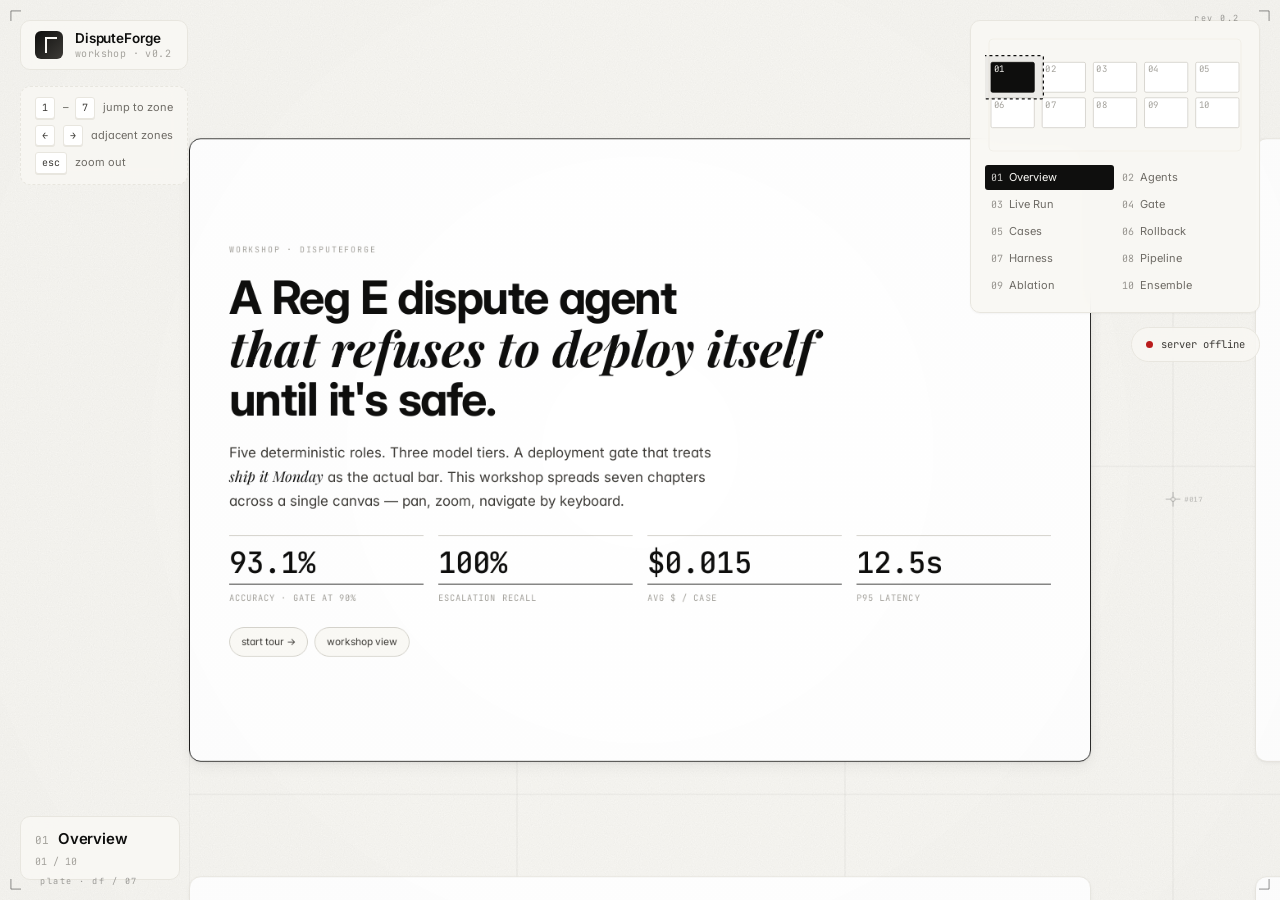
==== commit b8275d72: "fix: Zone 10 DAG overlay overlap with final-action card Basin paths were bleeding into the final-act" ====
--- a/flat/index.html
+++ b/flat/index.html
@@ -625,8 +625,9 @@
 
         <!-- three vote lanes + SVG merge overlay -->
         <div class="ens-arena">
-          <!-- DAG overlay: top tee fan-out + bottom merge basin, ink-bleed filter -->
-          <svg class="ens-dag" id="ens-dag" viewBox="0 0 900 520" preserveAspectRatio="none" aria-hidden="true">
+          <!-- Top tee fan-out only. ViewBox 900×80 matches the SVG's fixed
+               80px CSS height — no stretching, no bleed into the final card. -->
+          <svg class="ens-dag" id="ens-dag" viewBox="0 0 900 80" preserveAspectRatio="none" aria-hidden="true">
             <defs>
               <filter id="ink-bleed" x="-10%" y="-10%" width="120%" height="120%">
                 <feTurbulence type="fractalNoise" baseFrequency="0.85" numOctaves="2" seed="3"/>
@@ -639,23 +640,20 @@
               <path id="ens-tee-1" class="ens-tee-line" d="M 450 12 C 450 60 450 60 450 80"/>
               <path id="ens-tee-2" class="ens-tee-line" d="M 450 12 C 450 40 750 40 750 80"/>
             </g>
-            <!-- Bottom merge basin: three lanes converge to one -->
+            <!-- Basin paths removed: gate pill + final-action card communicate
+                 merge clearly; path lines were bleeding into the result. -->
             <g class="ens-basin">
-              <path id="ens-basin-0" class="ens-basin-line" data-lane="0"
-                    d="M 150 330 C 150 420 450 420 450 500"/>
-              <path id="ens-basin-1" class="ens-basin-line" data-lane="1"
-                    d="M 450 330 C 450 420 450 420 450 500"/>
-              <path id="ens-basin-2" class="ens-basin-line" data-lane="2"
-                    d="M 750 330 C 750 420 450 420 450 500"/>
+              <path id="ens-basin-0" class="ens-basin-line" data-lane="0" d="M 0 0"/>
+              <path id="ens-basin-1" class="ens-basin-line" data-lane="1" d="M 0 0"/>
+              <path id="ens-basin-2" class="ens-basin-line" data-lane="2" d="M 0 0"/>
             </g>
             <!-- Animated token dots live here -->
             <g id="ens-tokens" class="ens-tokens"></g>
           </svg>
 
-          <!-- metronome sweep line — horizontal cursor traveling L→R -->
-          <div class="ens-metronome" id="ens-metronome"></div>
-
           <div class="ens-lanes">
+            <!-- metronome sweep line — only within lane area, not beyond -->
+            <div class="ens-metronome" id="ens-metronome"></div>
             <div class="ens-lane" data-lane="0">
               <div class="ens-lane-head">
                 <span class="ens-lane-label mono">planner · 1</span>
--- a/flat/styles.css
+++ b/flat/styles.css
@@ -3138,9 +3138,13 @@
 
 .ens-dag {
   position: absolute;
-  inset: 0;
+  top: 0;
+  left: 0;
+  right: 0;
+  /* Only cover the top tee area above the lanes — the basin has been
+     removed; extending further would bleed into the final-action card. */
+  height: 80px;
   width: 100%;
-  height: 100%;
   pointer-events: none;
   z-index: 0;
 }
@@ -3308,18 +3312,20 @@
 .ens-lane.locked .ens-gauge-needle-dot { opacity: 1; }
 .ens-lane.veto-winner .ens-gauge-needle-dot { fill: var(--umber); }
 
-/* Metronome sweep — vertical line traveling across the 3 lanes */
+/* Metronome sweep — vertical line traveling across the 3 lanes only.
+   Lives inside .ens-lanes so it's bounded by the lane row, not the full arena. */
+.ens-lanes { position: relative; }
 .ens-metronome {
   position: absolute;
-  top: 48px;
-  bottom: 80px;
+  top: 0;
+  bottom: 0;
   left: 0;
   width: 1px;
   background: linear-gradient(
     to bottom,
     transparent 0%,
-    rgba(138, 90, 43, 0.35) 20%,
-    rgba(138, 90, 43, 0.35) 80%,
+    rgba(138, 90, 43, 0.32) 15%,
+    rgba(138, 90, 43, 0.32) 85%,
     transparent 100%
   );
   pointer-events: none;
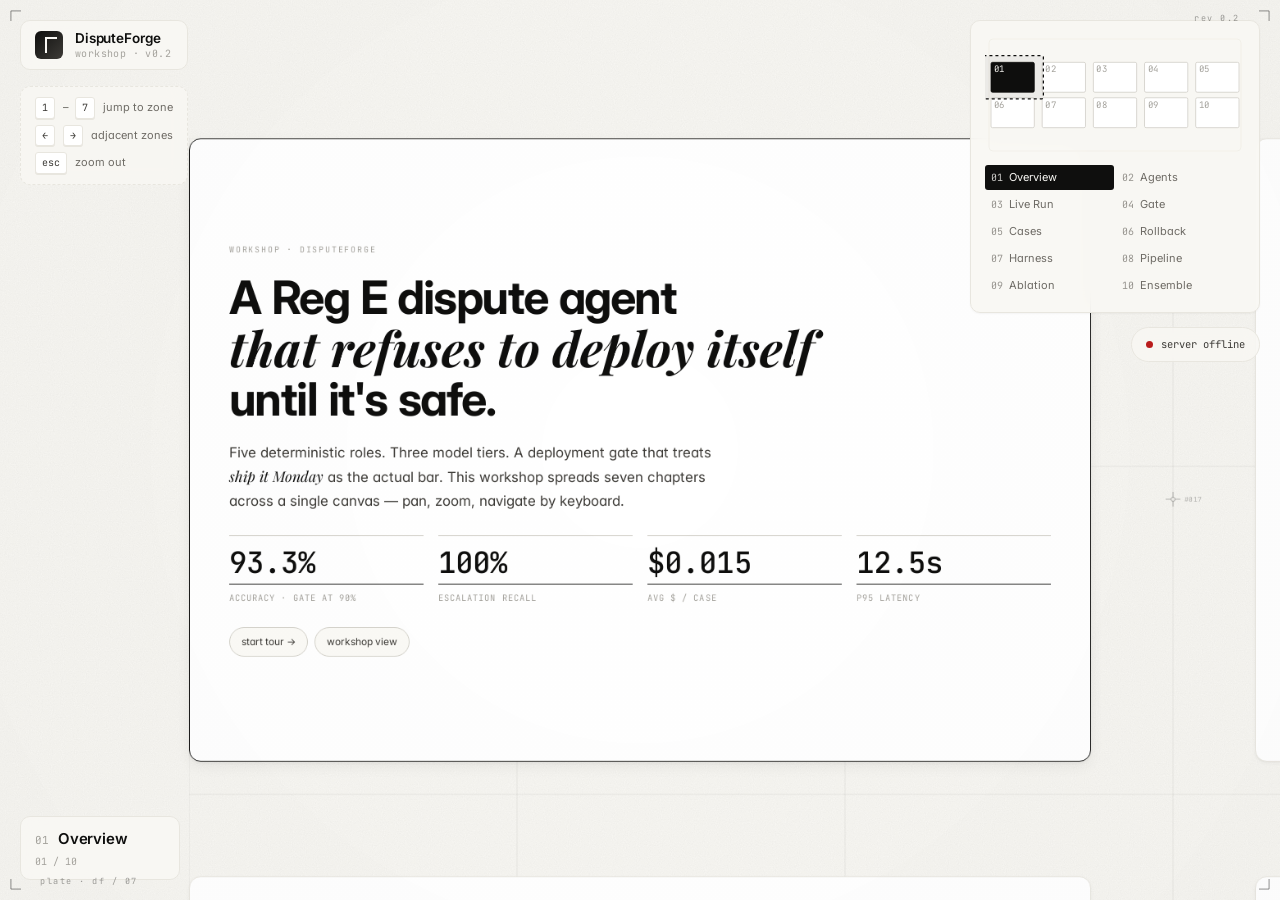
==== commit e4f6727c: "feat: Zone 8 pipeline — accordion layout with zero overlap possible Redesign of the 5-stage pipeline" ====
--- a/flat/index.html
+++ b/flat/index.html
@@ -569,22 +569,104 @@
           <span class="mono dim" id="p8-timer"></span>
         </div>
 
-        <!-- scrollable event log -->
-        <div class="p8-log" id="p8-log">
-          <div class="p8-idle">
-            <div class="p8-idle-nodes">
-              <span class="p8-idle-n">01 communicator</span>
-              <span class="p8-idle-arr">→</span>
-              <span class="p8-idle-n">02 planner + RAG</span>
-              <span class="p8-idle-arr">→</span>
-              <span class="p8-idle-n">03 executor</span>
-              <span class="p8-idle-arr">→</span>
-              <span class="p8-idle-n">04 evaluator</span>
-              <span class="p8-idle-arr">→</span>
-              <span class="p8-idle-n">05 explainer</span>
-            </div>
-            <p class="p8-idle-hint">Each card expands with live data as events arrive.</p>
-          </div>
+        <!-- Pipeline: horizontal rail header + 5 accordion stage cards.
+             Exactly one card is active at a time (fills remaining height);
+             the other four collapse to 44px headers. Overlap is structurally
+             impossible because active uses flex:1 and collapsed cards are
+             flex:0 0 44px. All content scrolls WITHIN the active card only. -->
+        <div class="p8-pipeline" id="p8-pipeline" data-active="">
+          <div class="p8-rail">
+            <svg class="p8-rail-svg" viewBox="0 0 800 58" preserveAspectRatio="xMidYMid meet" aria-hidden="true">
+              <line x1="60" y1="26" x2="740" y2="26" class="p8-rail-track"/>
+              <line x1="60" y1="26" x2="60" y2="26" class="p8-rail-track-fill" id="p8-rail-fill"/>
+              <g class="p8-stations">
+                <g class="p8-station" data-idx="0" data-stage="communicator">
+                  <circle cx="60"  cy="26" r="5" class="p8-station-dot"/>
+                  <text x="60"  y="52" class="p8-station-label">01</text>
+                </g>
+                <g class="p8-station" data-idx="1" data-stage="planner">
+                  <circle cx="230" cy="26" r="5" class="p8-station-dot"/>
+                  <text x="230" y="52" class="p8-station-label">02</text>
+                </g>
+                <g class="p8-station" data-idx="2" data-stage="executor">
+                  <circle cx="400" cy="26" r="5" class="p8-station-dot"/>
+                  <text x="400" y="52" class="p8-station-label">03</text>
+                </g>
+                <g class="p8-station" data-idx="3" data-stage="evaluator">
+                  <circle cx="570" cy="26" r="5" class="p8-station-dot"/>
+                  <text x="570" y="52" class="p8-station-label">04</text>
+                </g>
+                <g class="p8-station" data-idx="4" data-stage="explainer">
+                  <circle cx="740" cy="26" r="5" class="p8-station-dot"/>
+                  <text x="740" y="52" class="p8-station-label">05</text>
+                </g>
+              </g>
+              <!-- breathing ring around the active station -->
+              <circle id="p8-rail-ring" cx="60" cy="26" r="5" class="p8-rail-ring"/>
+              <!-- traveling dot -->
+              <circle id="p8-rail-dot" cx="60" cy="26" r="4.5" class="p8-rail-dot"/>
+            </svg>
+          </div>
+
+          <article class="p8-stage" data-stage="communicator" data-status="idle" id="p8-stage-communicator">
+            <header class="p8-stage-head">
+              <span class="p8-stage-num mono">01</span>
+              <span class="p8-stage-name">communicator</span>
+              <span class="p8-stage-dots"></span>
+              <span class="p8-stage-summary mono" id="p8-sum-communicator"></span>
+              <span class="p8-stage-time mono" id="p8-time-communicator">—</span>
+              <span class="p8-stage-glyph" id="p8-glyph-communicator">○</span>
+            </header>
+            <div class="p8-stage-body" id="p8-body-communicator"></div>
+          </article>
+
+          <article class="p8-stage" data-stage="planner" data-status="idle" id="p8-stage-planner">
+            <header class="p8-stage-head">
+              <span class="p8-stage-num mono">02</span>
+              <span class="p8-stage-name">planner <span class="p8-stage-sub mono">+ RAG</span></span>
+              <span class="p8-stage-dots"></span>
+              <span class="p8-stage-summary mono" id="p8-sum-planner"></span>
+              <span class="p8-stage-time mono" id="p8-time-planner">—</span>
+              <span class="p8-stage-glyph" id="p8-glyph-planner">○</span>
+            </header>
+            <div class="p8-stage-body" id="p8-body-planner"></div>
+          </article>
+
+          <article class="p8-stage" data-stage="executor" data-status="idle" id="p8-stage-executor">
+            <header class="p8-stage-head">
+              <span class="p8-stage-num mono">03</span>
+              <span class="p8-stage-name">executor</span>
+              <span class="p8-stage-dots"></span>
+              <span class="p8-stage-summary mono" id="p8-sum-executor"></span>
+              <span class="p8-stage-time mono" id="p8-time-executor">—</span>
+              <span class="p8-stage-glyph" id="p8-glyph-executor">○</span>
+            </header>
+            <div class="p8-stage-body" id="p8-body-executor"></div>
+          </article>
+
+          <article class="p8-stage" data-stage="evaluator" data-status="idle" id="p8-stage-evaluator">
+            <header class="p8-stage-head">
+              <span class="p8-stage-num mono">04</span>
+              <span class="p8-stage-name">evaluator</span>
+              <span class="p8-stage-dots"></span>
+              <span class="p8-stage-summary mono" id="p8-sum-evaluator"></span>
+              <span class="p8-stage-time mono" id="p8-time-evaluator">—</span>
+              <span class="p8-stage-glyph" id="p8-glyph-evaluator">○</span>
+            </header>
+            <div class="p8-stage-body" id="p8-body-evaluator"></div>
+          </article>
+
+          <article class="p8-stage" data-stage="explainer" data-status="idle" id="p8-stage-explainer">
+            <header class="p8-stage-head">
+              <span class="p8-stage-num mono">05</span>
+              <span class="p8-stage-name">explainer</span>
+              <span class="p8-stage-dots"></span>
+              <span class="p8-stage-summary mono" id="p8-sum-explainer"></span>
+              <span class="p8-stage-time mono" id="p8-time-explainer">—</span>
+              <span class="p8-stage-glyph" id="p8-glyph-explainer">○</span>
+            </header>
+            <div class="p8-stage-body" id="p8-body-explainer"></div>
+          </article>
         </div>
       </div>
     </section>
--- a/flat/styles.css
+++ b/flat/styles.css
@@ -2887,7 +2887,305 @@
    Zone 08 — Pipeline deep trace
    ================================================================= */
 
-.zone-pipeline { gap: 0; display: flex; flex-direction: column; padding: 20px 22px 12px; overflow: hidden; }
+.zone-pipeline {
+  gap: 0;
+  display: flex;
+  flex-direction: column;
+  padding: 20px 22px 12px;
+  overflow: hidden;
+  /* Fill the zone body so the accordion has a real height to grow into */
+  flex: 1 1 auto;
+  min-height: 0;
+  height: 100%;
+}
+
+/* =================================================================
+   Zone 08 — Pipeline: horizontal rail + flex-accordion stages.
+   - Exactly one stage is active at any time (flex: 1 1 0 → fills).
+   - Other stages collapse to 44px headers (flex: 0 0 44px).
+   - Overlap is structurally impossible because the sum of flex basis
+     values can't exceed the container height.
+   ================================================================= */
+.p8-pipeline {
+  display: flex;
+  flex-direction: column;
+  gap: 6px;
+  flex: 1 1 auto;
+  min-height: 0;
+  padding-top: 4px;
+}
+
+/* Rail header */
+.p8-rail {
+  flex: 0 0 62px;
+  width: 100%;
+  position: relative;
+  padding: 0 4px;
+}
+.p8-rail-svg { width: 100%; height: 100%; display: block; overflow: visible; }
+.p8-rail-track {
+  stroke: rgba(15, 15, 14, 0.18);
+  stroke-width: 1.25;
+  vector-effect: non-scaling-stroke;
+}
+.p8-rail-track-fill {
+  stroke: var(--ink-0);
+  stroke-width: 1.4;
+  vector-effect: non-scaling-stroke;
+  transition: x2 520ms cubic-bezier(.22,1,.36,1);
+}
+.p8-station-dot {
+  fill: var(--bg);
+  stroke: rgba(15, 15, 14, 0.35);
+  stroke-width: 1.1;
+  vector-effect: non-scaling-stroke;
+  transition: fill 260ms var(--ease-std), stroke 260ms var(--ease-std);
+}
+.p8-station[data-status="done"] .p8-station-dot {
+  fill: var(--ink-0);
+  stroke: var(--ink-0);
+}
+.p8-station[data-status="active"] .p8-station-dot {
+  fill: var(--umber);
+  stroke: var(--umber);
+}
+.p8-station[data-status="hitl"] .p8-station-dot {
+  fill: var(--umber);
+  stroke: var(--umber);
+}
+.p8-station-label {
+  font-family: var(--font-mono);
+  font-size: 10px;
+  fill: var(--ink-2);
+  text-anchor: middle;
+  letter-spacing: 0.08em;
+}
+.p8-station[data-status="active"] .p8-station-label,
+.p8-station[data-status="done"]  .p8-station-label { fill: var(--ink-0); }
+
+.p8-rail-dot {
+  fill: var(--umber);
+  transition: cx 520ms cubic-bezier(.22,1,.36,1),
+              fill 200ms var(--ease-std),
+              opacity 200ms var(--ease-std);
+  opacity: 0;
+}
+.p8-pipeline[data-active]:not([data-active=""]) .p8-rail-dot { opacity: 1; }
+
+.p8-rail-ring {
+  fill: none;
+  stroke: var(--umber);
+  stroke-width: 1.2;
+  vector-effect: non-scaling-stroke;
+  opacity: 0;
+  transition: cx 520ms cubic-bezier(.22,1,.36,1);
+}
+.p8-pipeline[data-active]:not([data-active=""]) .p8-rail-ring {
+  opacity: 0.6;
+  animation: p8RailBreathe 1.6s ease-in-out infinite;
+}
+@keyframes p8RailBreathe {
+  0%, 100% { r: 5;   opacity: 0.6; }
+  50%      { r: 10;  opacity: 0; }
+}
+
+/* Stage card — height is driven by JS (it computes the active stage's
+   height explicitly so the transition is reliable in all browsers). */
+.p8-stage {
+  flex: 0 0 auto;
+  /* No CSS height default — JS sets inline height every time a stage
+     transitions state, including the initial layout. Transition it
+     smoothly when it changes. */
+  overflow: hidden;
+  background: var(--surface);
+  border: 1px solid var(--border);
+  border-radius: 6px;
+  display: flex;
+  flex-direction: column;
+  transition:
+    height 460ms cubic-bezier(.22, 1, .36, 1),
+    opacity 260ms var(--ease-std),
+    border-color 260ms var(--ease-std),
+    background 260ms var(--ease-std);
+  opacity: 0.58;
+}
+.p8-stage[data-status="done"] {
+  opacity: 0.88;
+  border-color: var(--ink-3);
+  background: #fbfaf6;
+}
+.p8-stage[data-status="active"] {
+  opacity: 1;
+  border-color: var(--ink-0);
+  background: var(--surface);
+  box-shadow: 0 2px 4px rgba(15, 15, 14, 0.04);
+  /* height is set inline by JS — see p8LayoutActive() */
+}
+.p8-stage[data-status="hitl"] {
+  flex: 0 0 44px;
+  opacity: 0.95;
+  border-color: var(--umber);
+  background: #fcf6ee;
+}
+.p8-stage[data-status="fail"] {
+  border-color: var(--fail);
+  opacity: 0.9;
+}
+
+/* Stage header — always 44px, always the same shape */
+.p8-stage-head {
+  display: flex;
+  align-items: center;
+  height: 44px;
+  min-height: 44px;
+  padding: 0 16px;
+  gap: 12px;
+  flex-shrink: 0;
+  cursor: pointer;
+  user-select: none;
+}
+.p8-stage-num {
+  font-size: 10px;
+  color: var(--ink-3);
+  letter-spacing: 0.12em;
+  min-width: 20px;
+}
+.p8-stage[data-status="active"] .p8-stage-num,
+.p8-stage[data-status="done"]   .p8-stage-num { color: var(--ink-1); }
+
+.p8-stage-name {
+  font-family: var(--font-display);
+  font-style: italic;
+  font-size: 17px;
+  color: var(--ink-0);
+  font-weight: 700;
+  line-height: 1;
+}
+.p8-stage-sub {
+  font-family: var(--font-mono);
+  font-style: normal;
+  font-size: 10px;
+  font-weight: 400;
+  color: var(--ink-3);
+  letter-spacing: 0.06em;
+  margin-left: 6px;
+}
+
+.p8-stage-dots {
+  flex: 1 1 auto;
+  height: 1px;
+  border-bottom: 1px dotted var(--ink-4);
+  margin: 0 4px;
+  opacity: 0.6;
+}
+
+.p8-stage-summary {
+  font-size: 11px;
+  color: var(--ink-2);
+  max-width: 55%;
+  white-space: nowrap;
+  overflow: hidden;
+  text-overflow: ellipsis;
+  font-variant-numeric: tabular-nums;
+}
+.p8-stage[data-status="active"] .p8-stage-summary { display: none; }
+
+.p8-stage-time {
+  font-size: 10.5px;
+  color: var(--ink-2);
+  min-width: 42px;
+  text-align: right;
+  font-variant-numeric: tabular-nums;
+  letter-spacing: 0.02em;
+}
+.p8-stage[data-status="idle"] .p8-stage-time { opacity: 0.35; }
+.p8-stage[data-status="active"] .p8-stage-time { color: var(--umber); }
+
+.p8-stage-glyph {
+  font-family: var(--font-mono);
+  font-size: 14px;
+  color: var(--ink-3);
+  width: 16px;
+  text-align: center;
+  transition: color 200ms var(--ease-std), transform 260ms var(--ease-std);
+}
+.p8-stage[data-status="done"]   .p8-stage-glyph { color: var(--ink-0); }
+.p8-stage[data-status="active"] .p8-stage-glyph {
+  color: var(--umber);
+  animation: p8GlyphSpin 2.4s linear infinite;
+}
+.p8-stage[data-status="hitl"] .p8-stage-glyph { color: var(--umber); }
+.p8-stage[data-status="fail"] .p8-stage-glyph { color: var(--fail); }
+@keyframes p8GlyphSpin {
+  from { transform: rotate(0deg); }
+  to   { transform: rotate(360deg); }
+}
+
+/* Stage body — only visible when active; scrolls internally */
+.p8-stage-body {
+  padding: 2px 18px 16px;
+  overflow-y: auto;
+  overflow-x: hidden;
+  flex: 1 1 auto;
+  min-height: 0;
+  opacity: 0;
+  transform: translateY(4px);
+  transition: opacity 320ms var(--ease-std), transform 320ms var(--ease-std);
+  transition-delay: 160ms;
+}
+.p8-stage[data-status="active"] .p8-stage-body {
+  opacity: 1;
+  transform: translateY(0);
+}
+.p8-stage-body::-webkit-scrollbar { width: 4px; }
+.p8-stage-body::-webkit-scrollbar-thumb { background: var(--border-strong); border-radius: 2px; }
+
+/* Final dispatched-message card, appended inside explainer body */
+.p8-final-card {
+  margin-top: 14px;
+  padding: 12px 14px;
+  border: 1px solid var(--border);
+  border-left: 3px solid var(--ink-0);
+  border-radius: 4px;
+  background: var(--surface-muted);
+}
+.p8-final-card.hitl { border-left-color: var(--umber); background: #fcf6ee; }
+.p8-final-card.deny { border-left-color: var(--deny); }
+.p8-final-head {
+  display: flex;
+  align-items: center;
+  gap: 10px;
+  margin-bottom: 8px;
+  font-size: 10px;
+}
+.p8-final-label {
+  color: var(--ink-3);
+  letter-spacing: 0.18em;
+  text-transform: uppercase;
+}
+.p8-action-chip {
+  padding: 2px 8px;
+  border: 1px solid var(--ink-0);
+  border-radius: 999px;
+  font-family: var(--font-mono);
+  font-size: 10px;
+  color: var(--ink-0);
+  letter-spacing: 0.02em;
+}
+.p8-action-chip.hitl { border-color: var(--umber); color: var(--umber); }
+.p8-action-chip.deny { border-color: var(--deny); color: var(--deny); }
+.p8-final-body {
+  font-family: var(--font-sans);
+  font-size: 12px;
+  line-height: 1.55;
+  color: var(--ink-0);
+}
+.p8-final-meta {
+  margin-top: 6px;
+  font-size: 10px;
+  color: var(--ink-3);
+  letter-spacing: 0.04em;
+}
 .z-head-tight { margin-bottom: 10px; }
 .z-head-tight .z-title { font-size: 1.25rem; margin: 0; }
 
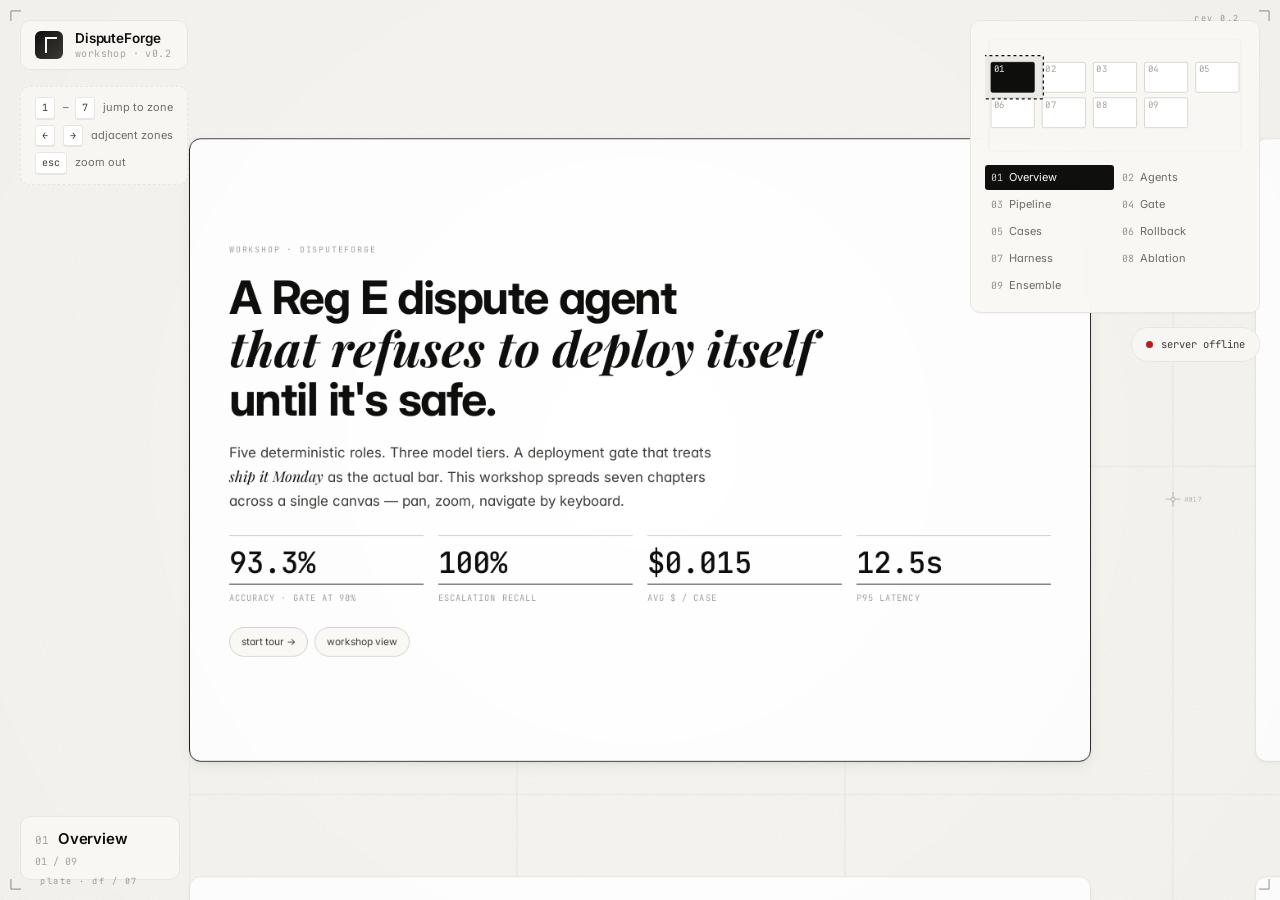
==== commit a259a332: "feat: replace Zone 3 with Zone 8 Pipeline design; harden executor output Two changes merged:  1. Zon" ====
--- a/flat/index.html
+++ b/flat/index.html
@@ -183,368 +183,20 @@
       </div>
     </section>
 
-    <!-- ============ ZONE 03 · LIVE RUN ============ -->
-    <section class="zone" data-zone-idx="2" data-zone-id="live" data-x="2600" data-y="0" data-w="1100" data-h="760">
+    <!-- ============ ZONE 03 · PIPELINE ============ -->
+    <section class="zone" data-zone-idx="2" data-zone-id="pipeline" data-x="2600" data-y="0" data-w="1100" data-h="760">
       <div class="zone-wallpaper">
         <div class="wall-num">03</div>
-        <div class="wall-title">Live Run</div>
-      </div>
-
-      <div class="zone-detail zone-live">
-        <header class="z-head">
-          <div class="eyebrow">03 · live agent</div>
-          <h2 class="z-title">Submit a dispute.</h2>
-          <p class="z-sub">
-            The agent graph runs end-to-end against the real API. Each role's exit appears below as
-            the SSE stream lands. Typical latency: 15–30 seconds.
-          </p>
-        </header>
-
-        <div class="live-grid">
-          <div class="card form-card">
-            <div class="presets">
-              <button class="preset" data-preset="small_fraud">Small fraud <span class="mono dim">$24</span></button>
-              <button class="preset" data-preset="big_fraud">Big fraud <span class="mono dim">$842</span></button>
-              <button class="preset" data-preset="remorse">Buyer's remorse</button>
-              <button class="preset" data-preset="injection">Prompt injection</button>
-            </div>
-
-            <label class="field">
-              <div class="field-label">User message</div>
-              <textarea id="df-message" rows="3" placeholder="I did not make this charge — please refund it."></textarea>
-            </label>
-
-            <div class="field-row">
-              <label class="field field-half">
-                <div class="field-label">Amount</div>
-                <div class="field-input-wrap">
-                  <span class="field-prefix">$</span>
-                  <input id="df-amount" type="number" step="0.01" min="0.01" value="24.99" />
-                </div>
-              </label>
-              <label class="field field-half">
-                <div class="field-label">Merchant</div>
-                <input id="df-merchant" type="text" value="SketchyGadgets" />
-              </label>
-            </div>
-
-            <button class="btn btn-primary" id="df-submit">
-              <span class="btn-label">Run agent</span>
-              <span class="btn-hint mono">⌘↵</span>
-            </button>
-          </div>
-
-          <div class="card trace-card">
-            <div class="trace-head">
-              <div class="trace-status-row">
-                <span class="trace-dot" id="trace-dot"></span>
-                <span class="trace-phase" id="trace-phase">idle</span>
-              </div>
-              <span class="mono dim" id="trace-timer">0.0s</span>
-            </div>
-
-            <ol class="trace-steps" id="trace-steps">
-              <li class="trace-step" data-role="communicator">
-                <span class="trace-step-i mono">01</span>
-                <div class="trace-step-body">
-                  <div class="trace-step-name">Communicator</div>
-                  <div class="trace-step-detail">Waiting for input.</div>
-                </div>
-              </li>
-              <li class="trace-step" data-role="planner">
-                <span class="trace-step-i mono">02</span>
-                <div class="trace-step-body">
-                  <div class="trace-step-name">Planner</div>
-                  <div class="trace-step-detail">—</div>
-                </div>
-              </li>
-              <li class="trace-step" data-role="evaluator">
-                <span class="trace-step-i mono">03</span>
-                <div class="trace-step-body">
-                  <div class="trace-step-name">Evaluator</div>
-                  <div class="trace-step-detail">—</div>
-                </div>
-              </li>
-              <li class="trace-step" data-role="explainer">
-                <span class="trace-step-i mono">04</span>
-                <div class="trace-step-body">
-                  <div class="trace-step-name">Explainer</div>
-                  <div class="trace-step-detail">—</div>
-                </div>
-              </li>
-              <li class="trace-step trace-step-hitl" data-role="hitl" hidden>
-                <span class="trace-step-i mono">05</span>
-                <div class="trace-step-body">
-                  <div class="trace-step-name">Human review</div>
-                  <div class="trace-step-detail">—</div>
-                </div>
-              </li>
-            </ol>
-
-            <div class="trace-result" id="trace-result" hidden>
-              <div class="trace-result-head">
-                <span class="trace-result-chip" id="trace-result-chip">—</span>
-                <span class="mono dim" id="trace-result-dur">—</span>
-              </div>
-              <div class="trace-result-label">Customer response</div>
-              <blockquote class="trace-result-message" id="trace-result-message">—</blockquote>
-              <button class="btn btn-ghost btn-sm" id="trace-reset">↺ new dispute</button>
-            </div>
-          </div>
-        </div>
-
-        <!-- TERMINAL: streaming SSE trace as structured JSON -->
-        <div class="terminal" id="terminal">
-          <div class="terminal-head">
-            <span class="terminal-title mono">trace <span class="dim">→</span> <span id="term-run-id">—</span></span>
-            <span class="terminal-status mono" id="term-status">
-              <span class="term-led" id="term-led"></span>
-              <span id="term-status-text">idle</span>
-            </span>
-          </div>
-          <div class="terminal-body" id="terminal-body">
-            <div class="term-line term-hint"><span class="term-punct">//</span> submit a dispute above — events stream here as JSON</div>
-          </div>
-          <button class="term-pin" id="term-pin" hidden>↓ new events</button>
-        </div>
-      </div>
-    </section>
-
-    <!-- ============ ZONE 04 · GATE ============ -->
-    <section class="zone" data-zone-idx="3" data-zone-id="gate" data-x="3900" data-y="0" data-w="1100" data-h="760">
-      <div class="zone-wallpaper">
-        <div class="wall-num">04</div>
-        <div class="wall-title">Gate</div>
-        <div class="wall-sub">kinetic · waffle</div>
-      </div>
-
-      <div class="zone-detail zone-gate">
-        <header class="z-head">
-          <div class="eyebrow">04 · deployment gate</div>
-        </header>
-
-        <!-- Row 1: Accuracy headline with sparkline -->
-        <div class="gate-row gate-hero-row">
-          <div class="gate-hero">
-            <div class="gate-num" id="k-num">0%</div>
-            <div class="gate-hero-meta mono">
-              <div class="mono dim">/ 90% gate</div>
-              <div class="gate-delta mono" id="k-delta">—</div>
-            </div>
-          </div>
-          <div class="gate-sparkline-wrap">
-            <svg class="gate-sparkline" id="k-sparkline" viewBox="0 0 280 64"></svg>
-            <div class="gate-sparkline-label mono">18 cases · pass/fail</div>
-          </div>
-        </div>
-
-        <!-- Row 2: Scrubbable HITL threshold -->
-        <div class="gate-row gate-scrub-row">
-          <div class="gate-row-head">
-            <div class="subheading">HITL threshold <span class="dim">· drag to reclassify</span></div>
-            <div class="tau-val mono" id="tau-val">τ = 0.50</div>
-          </div>
-          <svg id="threshold-svg" class="threshold-svg" viewBox="0 0 820 110" aria-label="Scrubbable threshold"></svg>
-          <div class="gate-row-foot">
-            <div class="tau-stat">
-              <div class="tau-stat-v mono" id="tau-accuracy">—</div>
-              <div class="tau-stat-l mono">effective accuracy</div>
-            </div>
-            <div class="tau-stat">
-              <div class="tau-stat-v mono" id="tau-hitl-count">—</div>
-              <div class="tau-stat-l mono">escalated to human</div>
-            </div>
-            <div class="tau-stat">
-              <div class="tau-stat-v mono" id="tau-gate-status">—</div>
-              <div class="tau-stat-l mono">gate</div>
-            </div>
-          </div>
-        </div>
-
-        <!-- Row 3: Tufte bullet graphs -->
-        <div class="gate-row gate-bullets-row">
-          <div class="bullet" data-bullet="p95">
-            <div class="bullet-head">
-              <span class="bullet-label mono">p95 latency</span>
-              <span class="bullet-val mono" id="bullet-p95-val">—</span>
-            </div>
-            <svg class="bullet-svg" id="bullet-p95" viewBox="0 0 280 20"></svg>
-          </div>
-          <div class="bullet" data-bullet="cost">
-            <div class="bullet-head">
-              <span class="bullet-label mono">$ / case</span>
-              <span class="bullet-val mono" id="bullet-cost-val">—</span>
-            </div>
-            <svg class="bullet-svg" id="bullet-cost" viewBox="0 0 280 20"></svg>
-          </div>
-          <div class="bullet" data-bullet="esc">
-            <div class="bullet-head">
-              <span class="bullet-label mono">escalation recall</span>
-              <span class="bullet-val mono" id="bullet-esc-val">—</span>
-            </div>
-            <svg class="bullet-svg" id="bullet-esc" viewBox="0 0 280 20"></svg>
-          </div>
-        </div>
-
-        <div class="verdict-card" id="verdict-card">
-          <div class="verdict-title mono" id="verdict-text">—</div>
-          <div class="verdict-detail" id="verdict-detail">—</div>
-        </div>
-      </div>
-    </section>
-
-    <!-- ============ ZONE 05 · CASES ============ -->
-    <section class="zone" data-zone-idx="4" data-zone-id="cases" data-x="5200" data-y="0" data-w="1100" data-h="760">
-      <div class="zone-wallpaper">
-        <div class="wall-num">05</div>
-        <div class="wall-title">Cases</div>
-        <div class="wall-sub">beeswarm · 18 × latency</div>
-      </div>
-
-      <div class="zone-detail zone-cases">
-        <header class="z-head">
-          <div class="eyebrow">05 · per-case</div>
-          <h2 class="z-title">Eighteen real runs.</h2>
-          <p class="z-sub">
-            Each dot is one case. Horizontal axis is how long it took; vertical axis is the dollar amount
-            in dispute. Color is the action the agent took. Hollow dots failed the deployment gate.
-            Hover any dot to read the case.
-          </p>
-        </header>
-
-        <div class="scatter-wrap">
-          <svg id="scatter-svg" viewBox="0 0 900 400" aria-label="Cases scatter plot"></svg>
-          <div class="scatter-legend mono">
-            <div class="sl-row"><span class="sl-dot" style="background:#3730a3"></span>auto_refund</div>
-            <div class="sl-row"><span class="sl-dot" style="background:#b45309"></span>human_review</div>
-            <div class="sl-row"><span class="sl-dot" style="background:#57534e"></span>deny</div>
-            <div class="sl-sep"></div>
-            <div class="sl-row"><span class="sl-ring"></span>failed gate</div>
-          </div>
-        </div>
-
-        <div class="scatter-detail" id="scatter-detail" hidden>
-          <div class="sd-head">
-            <span class="sd-id mono" id="sd-id">—</span>
-            <div class="sd-chips" id="sd-chips"></div>
-          </div>
-          <blockquote class="sd-msg" id="sd-msg">—</blockquote>
-          <div class="sd-agent-label mono">agent response</div>
-          <div class="sd-agent" id="sd-agent">—</div>
-        </div>
-      </div>
-    </section>
-
-    <!-- ============ ZONE 06 · ROLLBACK ============ -->
-    <section class="zone" data-zone-idx="5" data-zone-id="rollback" data-x="0" data-y="900" data-w="1100" data-h="760">
-      <div class="zone-wallpaper">
-        <div class="wall-num">06</div>
-        <div class="wall-title">Rollback</div>
-        <div class="wall-sub">slopegraph · divergence</div>
-      </div>
-
-      <div class="zone-detail zone-rollback">
-        <header class="z-head">
-          <div class="eyebrow">06 · guardrail</div>
-          <h2 class="z-title">The agent refused to send the bad draft.</h2>
-          <p class="z-sub">
-            Same dispute, same input. Second run: we strip the Reg&nbsp;E phrases from the Explainer's
-            output — simulating a post-processor regression. The agent's own post-check catches it at
-            the <em>draft</em> stage and routes to human review instead of shipping a non-compliant
-            message.
-          </p>
-        </header>
-
-        <div class="rb-actions">
-          <button class="btn btn-primary btn-sm" id="rb-play">▸ Play</button>
-          <button class="btn btn-ghost btn-sm" id="rb-play-live">Run real API</button>
-          <button class="btn btn-ghost btn-sm" id="rb-reset">↺ Reset</button>
-          <span class="mono dim rb-state" id="rb-state">idle</span>
-        </div>
-
-        <div class="typewriter-pair">
-          <div class="ms-page ms-page-clean" id="ms-clean">
-            <div class="ms-head">
-              <span class="rb-badge rb-badge-a mono">Exhibit&nbsp;A</span>
-              <span class="ms-title">clean draft</span>
-              <span class="ms-caret mono" id="ms-clean-caret"></span>
-            </div>
-            <div class="ms-body" id="ms-clean-body"></div>
-            <div class="ms-stamp ms-stamp-ship" id="ms-clean-stamp" hidden>
-              <span class="stamp-inner">SHIPPED</span>
-              <span class="stamp-sub mono">auto_refund · $24.99</span>
-            </div>
-          </div>
-
-          <div class="ms-page ms-page-tampered" id="ms-tampered">
-            <div class="ms-head">
-              <span class="rb-badge rb-badge-b mono">Exhibit&nbsp;B</span>
-              <span class="ms-title">tampered · Reg&nbsp;E phrases stripped</span>
-              <span class="ms-caret mono" id="ms-tamp-caret"></span>
-            </div>
-            <div class="ms-body" id="ms-tamp-body"></div>
-            <div class="ms-stamp ms-stamp-blocked" id="ms-tampered-stamp" hidden>
-              <span class="stamp-inner">BLOCKED</span>
-              <span class="stamp-sub mono">non-compliant · rolled back</span>
-            </div>
-          </div>
-        </div>
-
-        <div class="hitl-envelope" id="hitl-envelope" hidden>
-          <div class="he-arrow"></div>
-          <div class="he-card">
-            <div class="he-head mono">↳ human review queue</div>
-            <div class="he-body">
-              Case paused · a specialist will reach out within 45 business days.
-              <span class="dim"> Never sent to the customer.</span>
-            </div>
-          </div>
-        </div>
-
-        <p class="rb-caption">
-          <em>The guardrail read its own draft, flagged three missing Reg&nbsp;E phrases, and handed
-          the case to a human.</em>
-        </p>
-      </div>
-    </section>
-
-    <!-- ============ ZONE 07 · HARNESS ============ -->
-    <section class="zone" data-zone-idx="6" data-zone-id="harness" data-x="1300" data-y="900" data-w="1100" data-h="760">
-      <div class="zone-wallpaper">
-        <div class="wall-num">07</div>
-        <div class="wall-title">Harness</div>
-        <div class="wall-sub">six layers</div>
-      </div>
-
-      <div class="zone-detail zone-harness">
-        <header class="z-head">
-          <div class="eyebrow">07 · agent = model + harness</div>
-          <h2 class="z-title">The model is 10% of the agent.</h2>
-          <p class="z-sub">
-            The other 90% lives in these six files — context, tools, orchestration, memory, evaluation,
-            guardrails. Hover a stratum to inspect the code.
-          </p>
-        </header>
-        <div class="harness-stack-wrap">
-          <svg id="harness-iso" viewBox="0 0 1060 540" aria-label="Harness strata — cross-section"></svg>
-        </div>
-      </div>
-    </section>
-    <!-- ============ ZONE 08 · PIPELINE ============ -->
-    <section class="zone" data-zone-idx="7" data-zone-id="pipeline" data-x="2600" data-y="900" data-w="1100" data-h="760">
-      <div class="zone-wallpaper">
-        <div class="wall-num">08</div>
         <div class="wall-title">Pipeline</div>
         <div class="wall-sub">deep trace · every hop</div>
       </div>
 
       <div class="zone-detail zone-pipeline">
         <header class="z-head z-head-tight">
-          <div class="eyebrow">08 · pipeline trace</div>
+          <div class="eyebrow">03 · pipeline trace</div>
           <h2 class="z-title">Every step, in full.</h2>
         </header>
 
-        <!-- compact submit form -->
         <div class="p8-form">
           <div class="p8-presets">
             <button class="p8-preset" data-p8-preset="small_fraud">$24 fraud</button>
@@ -562,18 +214,12 @@
           </div>
         </div>
 
-        <!-- status bar -->
         <div class="p8-status-bar">
           <span class="pf-run-dot" id="p8-dot"></span>
           <span class="p8-phase mono" id="p8-phase">idle — fill the form and click Run agent</span>
           <span class="mono dim" id="p8-timer"></span>
         </div>
 
-        <!-- Pipeline: horizontal rail header + 5 accordion stage cards.
-             Exactly one card is active at a time (fills remaining height);
-             the other four collapse to 44px headers. Overlap is structurally
-             impossible because active uses flex:1 and collapsed cards are
-             flex:0 0 44px. All content scrolls WITHIN the active card only. -->
         <div class="p8-pipeline" id="p8-pipeline" data-active="">
           <div class="p8-rail">
             <svg class="p8-rail-svg" viewBox="0 0 800 58" preserveAspectRatio="xMidYMid meet" aria-hidden="true">
@@ -601,9 +247,7 @@
                   <text x="740" y="52" class="p8-station-label">05</text>
                 </g>
               </g>
-              <!-- breathing ring around the active station -->
               <circle id="p8-rail-ring" cx="60" cy="26" r="5" class="p8-rail-ring"/>
-              <!-- traveling dot -->
               <circle id="p8-rail-dot" cx="60" cy="26" r="4.5" class="p8-rail-dot"/>
             </svg>
           </div>
@@ -670,18 +314,237 @@
         </div>
       </div>
     </section>
-
-    <!-- ============ ZONE 10 · ENSEMBLE ============ -->
-    <section class="zone" data-zone-idx="9" data-zone-id="ensemble" data-x="5200" data-y="900" data-w="1100" data-h="760">
-      <div class="zone-wallpaper">
-        <div class="wall-num">10</div>
+    <!-- ============ ZONE 04 · GATE ============ -->
+    <section class="zone" data-zone-idx="3" data-zone-id="gate" data-x="3900" data-y="0" data-w="1100" data-h="760">
+      <div class="zone-wallpaper">
+        <div class="wall-num">04</div>
+        <div class="wall-title">Gate</div>
+        <div class="wall-sub">kinetic · waffle</div>
+      </div>
+
+      <div class="zone-detail zone-gate">
+        <header class="z-head">
+          <div class="eyebrow">04 · deployment gate</div>
+        </header>
+
+        <!-- Row 1: Accuracy headline with sparkline -->
+        <div class="gate-row gate-hero-row">
+          <div class="gate-hero">
+            <div class="gate-num" id="k-num">0%</div>
+            <div class="gate-hero-meta mono">
+              <div class="mono dim">/ 90% gate</div>
+              <div class="gate-delta mono" id="k-delta">—</div>
+            </div>
+          </div>
+          <div class="gate-sparkline-wrap">
+            <svg class="gate-sparkline" id="k-sparkline" viewBox="0 0 280 64"></svg>
+            <div class="gate-sparkline-label mono">18 cases · pass/fail</div>
+          </div>
+        </div>
+
+        <!-- Row 2: Scrubbable HITL threshold -->
+        <div class="gate-row gate-scrub-row">
+          <div class="gate-row-head">
+            <div class="subheading">HITL threshold <span class="dim">· drag to reclassify</span></div>
+            <div class="tau-val mono" id="tau-val">τ = 0.50</div>
+          </div>
+          <svg id="threshold-svg" class="threshold-svg" viewBox="0 0 820 110" aria-label="Scrubbable threshold"></svg>
+          <div class="gate-row-foot">
+            <div class="tau-stat">
+              <div class="tau-stat-v mono" id="tau-accuracy">—</div>
+              <div class="tau-stat-l mono">effective accuracy</div>
+            </div>
+            <div class="tau-stat">
+              <div class="tau-stat-v mono" id="tau-hitl-count">—</div>
+              <div class="tau-stat-l mono">escalated to human</div>
+            </div>
+            <div class="tau-stat">
+              <div class="tau-stat-v mono" id="tau-gate-status">—</div>
+              <div class="tau-stat-l mono">gate</div>
+            </div>
+          </div>
+        </div>
+
+        <!-- Row 3: Tufte bullet graphs -->
+        <div class="gate-row gate-bullets-row">
+          <div class="bullet" data-bullet="p95">
+            <div class="bullet-head">
+              <span class="bullet-label mono">p95 latency</span>
+              <span class="bullet-val mono" id="bullet-p95-val">—</span>
+            </div>
+            <svg class="bullet-svg" id="bullet-p95" viewBox="0 0 280 20"></svg>
+          </div>
+          <div class="bullet" data-bullet="cost">
+            <div class="bullet-head">
+              <span class="bullet-label mono">$ / case</span>
+              <span class="bullet-val mono" id="bullet-cost-val">—</span>
+            </div>
+            <svg class="bullet-svg" id="bullet-cost" viewBox="0 0 280 20"></svg>
+          </div>
+          <div class="bullet" data-bullet="esc">
+            <div class="bullet-head">
+              <span class="bullet-label mono">escalation recall</span>
+              <span class="bullet-val mono" id="bullet-esc-val">—</span>
+            </div>
+            <svg class="bullet-svg" id="bullet-esc" viewBox="0 0 280 20"></svg>
+          </div>
+        </div>
+
+        <div class="verdict-card" id="verdict-card">
+          <div class="verdict-title mono" id="verdict-text">—</div>
+          <div class="verdict-detail" id="verdict-detail">—</div>
+        </div>
+      </div>
+    </section>
+
+    <!-- ============ ZONE 05 · CASES ============ -->
+    <section class="zone" data-zone-idx="4" data-zone-id="cases" data-x="5200" data-y="0" data-w="1100" data-h="760">
+      <div class="zone-wallpaper">
+        <div class="wall-num">05</div>
+        <div class="wall-title">Cases</div>
+        <div class="wall-sub">beeswarm · 18 × latency</div>
+      </div>
+
+      <div class="zone-detail zone-cases">
+        <header class="z-head">
+          <div class="eyebrow">05 · per-case</div>
+          <h2 class="z-title">Eighteen real runs.</h2>
+          <p class="z-sub">
+            Each dot is one case. Horizontal axis is how long it took; vertical axis is the dollar amount
+            in dispute. Color is the action the agent took. Hollow dots failed the deployment gate.
+            Hover any dot to read the case.
+          </p>
+        </header>
+
+        <div class="scatter-wrap">
+          <svg id="scatter-svg" viewBox="0 0 900 400" aria-label="Cases scatter plot"></svg>
+          <div class="scatter-legend mono">
+            <div class="sl-row"><span class="sl-dot" style="background:#3730a3"></span>auto_refund</div>
+            <div class="sl-row"><span class="sl-dot" style="background:#b45309"></span>human_review</div>
+            <div class="sl-row"><span class="sl-dot" style="background:#57534e"></span>deny</div>
+            <div class="sl-sep"></div>
+            <div class="sl-row"><span class="sl-ring"></span>failed gate</div>
+          </div>
+        </div>
+
+        <div class="scatter-detail" id="scatter-detail" hidden>
+          <div class="sd-head">
+            <span class="sd-id mono" id="sd-id">—</span>
+            <div class="sd-chips" id="sd-chips"></div>
+          </div>
+          <blockquote class="sd-msg" id="sd-msg">—</blockquote>
+          <div class="sd-agent-label mono">agent response</div>
+          <div class="sd-agent" id="sd-agent">—</div>
+        </div>
+      </div>
+    </section>
+
+    <!-- ============ ZONE 06 · ROLLBACK ============ -->
+    <section class="zone" data-zone-idx="5" data-zone-id="rollback" data-x="0" data-y="900" data-w="1100" data-h="760">
+      <div class="zone-wallpaper">
+        <div class="wall-num">06</div>
+        <div class="wall-title">Rollback</div>
+        <div class="wall-sub">slopegraph · divergence</div>
+      </div>
+
+      <div class="zone-detail zone-rollback">
+        <header class="z-head">
+          <div class="eyebrow">06 · guardrail</div>
+          <h2 class="z-title">The agent refused to send the bad draft.</h2>
+          <p class="z-sub">
+            Same dispute, same input. Second run: we strip the Reg&nbsp;E phrases from the Explainer's
+            output — simulating a post-processor regression. The agent's own post-check catches it at
+            the <em>draft</em> stage and routes to human review instead of shipping a non-compliant
+            message.
+          </p>
+        </header>
+
+        <div class="rb-actions">
+          <button class="btn btn-primary btn-sm" id="rb-play">▸ Play</button>
+          <button class="btn btn-ghost btn-sm" id="rb-play-live">Run real API</button>
+          <button class="btn btn-ghost btn-sm" id="rb-reset">↺ Reset</button>
+          <span class="mono dim rb-state" id="rb-state">idle</span>
+        </div>
+
+        <div class="typewriter-pair">
+          <div class="ms-page ms-page-clean" id="ms-clean">
+            <div class="ms-head">
+              <span class="rb-badge rb-badge-a mono">Exhibit&nbsp;A</span>
+              <span class="ms-title">clean draft</span>
+              <span class="ms-caret mono" id="ms-clean-caret"></span>
+            </div>
+            <div class="ms-body" id="ms-clean-body"></div>
+            <div class="ms-stamp ms-stamp-ship" id="ms-clean-stamp" hidden>
+              <span class="stamp-inner">SHIPPED</span>
+              <span class="stamp-sub mono">auto_refund · $24.99</span>
+            </div>
+          </div>
+
+          <div class="ms-page ms-page-tampered" id="ms-tampered">
+            <div class="ms-head">
+              <span class="rb-badge rb-badge-b mono">Exhibit&nbsp;B</span>
+              <span class="ms-title">tampered · Reg&nbsp;E phrases stripped</span>
+              <span class="ms-caret mono" id="ms-tamp-caret"></span>
+            </div>
+            <div class="ms-body" id="ms-tamp-body"></div>
+            <div class="ms-stamp ms-stamp-blocked" id="ms-tampered-stamp" hidden>
+              <span class="stamp-inner">BLOCKED</span>
+              <span class="stamp-sub mono">non-compliant · rolled back</span>
+            </div>
+          </div>
+        </div>
+
+        <div class="hitl-envelope" id="hitl-envelope" hidden>
+          <div class="he-arrow"></div>
+          <div class="he-card">
+            <div class="he-head mono">↳ human review queue</div>
+            <div class="he-body">
+              Case paused · a specialist will reach out within 45 business days.
+              <span class="dim"> Never sent to the customer.</span>
+            </div>
+          </div>
+        </div>
+
+        <p class="rb-caption">
+          <em>The guardrail read its own draft, flagged three missing Reg&nbsp;E phrases, and handed
+          the case to a human.</em>
+        </p>
+      </div>
+    </section>
+
+    <!-- ============ ZONE 07 · HARNESS ============ -->
+    <section class="zone" data-zone-idx="6" data-zone-id="harness" data-x="1300" data-y="900" data-w="1100" data-h="760">
+      <div class="zone-wallpaper">
+        <div class="wall-num">07</div>
+        <div class="wall-title">Harness</div>
+        <div class="wall-sub">six layers</div>
+      </div>
+
+      <div class="zone-detail zone-harness">
+        <header class="z-head">
+          <div class="eyebrow">07 · agent = model + harness</div>
+          <h2 class="z-title">The model is 10% of the agent.</h2>
+          <p class="z-sub">
+            The other 90% lives in these six files — context, tools, orchestration, memory, evaluation,
+            guardrails. Hover a stratum to inspect the code.
+          </p>
+        </header>
+        <div class="harness-stack-wrap">
+          <svg id="harness-iso" viewBox="0 0 1060 540" aria-label="Harness strata — cross-section"></svg>
+        </div>
+      </div>
+    </section>
+    <!-- ============ ZONE 09 · ENSEMBLE ============ -->
+    <section class="zone" data-zone-idx="8" data-zone-id="ensemble" data-x="3900" data-y="900" data-w="1100" data-h="760">
+      <div class="zone-wallpaper">
+        <div class="wall-num">09</div>
         <div class="wall-title">Ensemble</div>
         <div class="wall-sub">escalate-on-any · 3 parallel planners</div>
       </div>
 
       <div class="zone-detail zone-ensemble">
         <header class="z-head">
-          <div class="eyebrow">10 · ensemble planner</div>
+          <div class="eyebrow">09 · ensemble planner</div>
           <h2 class="z-title">If any agent hesitates, escalate.</h2>
           <p class="z-sub">
             Three planner instances run in parallel. If <em>any</em> vote lands on
@@ -803,17 +666,17 @@
       </div>
     </section>
 
-    <!-- ============ ZONE 09 · ABLATION ============ -->
-    <section class="zone" data-zone-idx="8" data-zone-id="ablation" data-x="3900" data-y="900" data-w="1100" data-h="760">
-      <div class="zone-wallpaper">
-        <div class="wall-num">09</div>
+    <!-- ============ ZONE 08 · ABLATION ============ -->
+    <section class="zone" data-zone-idx="7" data-zone-id="ablation" data-x="2600" data-y="900" data-w="1100" data-h="760">
+      <div class="zone-wallpaper">
+        <div class="wall-num">08</div>
         <div class="wall-title">Ablation</div>
         <div class="wall-sub">harness value · 30 cases</div>
       </div>
 
       <div class="zone-detail zone-ablation">
         <header class="z-head">
-          <div class="eyebrow">09 · ablation study</div>
+          <div class="eyebrow">08 · ablation study</div>
           <h2 class="z-title">Each layer earns its place.</h2>
           <p class="z-sub">
             Seven configurations — six ablation variants plus ensemble planner. 30 cases, OpenAI provider.
--- a/flat/styles.css
+++ b/flat/styles.css
@@ -2900,27 +2900,34 @@
 }
 
 /* =================================================================
-   Zone 08 — Pipeline: horizontal rail + flex-accordion stages.
-   - Exactly one stage is active at any time (flex: 1 1 0 → fills).
-   - Other stages collapse to 44px headers (flex: 0 0 44px).
-   - Overlap is structurally impossible because the sum of flex basis
-     values can't exceed the container height.
+   Zone 08 — Pipeline: horizontal rail + scrollable stack of stages.
+   - Rail is sticky at the top (always visible while you scroll).
+   - Each card sizes to its content (no forced accordion).
+   - The stack scrolls inside the zone card.
    ================================================================= */
 .p8-pipeline {
   display: flex;
   flex-direction: column;
-  gap: 6px;
+  gap: 8px;
   flex: 1 1 auto;
   min-height: 0;
   padding-top: 4px;
-}
-
-/* Rail header */
+  overflow-y: auto;
+  overflow-x: hidden;
+  padding-right: 4px;
+}
+.p8-pipeline::-webkit-scrollbar { width: 5px; }
+.p8-pipeline::-webkit-scrollbar-thumb { background: var(--border-strong); border-radius: 3px; }
+
+/* Rail header — sticks at top while the stages scroll */
 .p8-rail {
   flex: 0 0 62px;
   width: 100%;
-  position: relative;
-  padding: 0 4px;
+  position: sticky;
+  top: 0;
+  z-index: 2;
+  background: linear-gradient(to bottom, var(--surface) 0%, var(--surface) 72%, rgba(255,255,255,0) 100%);
+  padding: 0 4px 8px;
 }
 .p8-rail-svg { width: 100%; height: 100%; display: block; overflow: visible; }
 .p8-rail-track {
@@ -2989,13 +2996,11 @@
   50%      { r: 10;  opacity: 0; }
 }
 
-/* Stage card — height is driven by JS (it computes the active stage's
-   height explicitly so the transition is reliable in all browsers). */
+/* Stage card — sizes to its content. Idle cards are header-only; as a
+   stage finishes it keeps its full body visible so the reader can read
+   every phase's output. Container scrolls if totals exceed zone height. */
 .p8-stage {
   flex: 0 0 auto;
-  /* No CSS height default — JS sets inline height every time a stage
-     transitions state, including the initial layout. Transition it
-     smoothly when it changes. */
   overflow: hidden;
   background: var(--surface);
   border: 1px solid var(--border);
@@ -3003,36 +3008,35 @@
   display: flex;
   flex-direction: column;
   transition:
-    height 460ms cubic-bezier(.22, 1, .36, 1),
-    opacity 260ms var(--ease-std),
-    border-color 260ms var(--ease-std),
-    background 260ms var(--ease-std);
-  opacity: 0.58;
+    opacity 300ms var(--ease-std),
+    border-color 300ms var(--ease-std),
+    background 300ms var(--ease-std);
+  opacity: 0.55;
 }
 .p8-stage[data-status="done"] {
-  opacity: 0.88;
+  opacity: 1;
   border-color: var(--ink-3);
-  background: #fbfaf6;
+  background: var(--surface);
 }
 .p8-stage[data-status="active"] {
   opacity: 1;
   border-color: var(--ink-0);
   background: var(--surface);
   box-shadow: 0 2px 4px rgba(15, 15, 14, 0.04);
-  /* height is set inline by JS — see p8LayoutActive() */
 }
 .p8-stage[data-status="hitl"] {
-  flex: 0 0 44px;
-  opacity: 0.95;
+  opacity: 1;
   border-color: var(--umber);
   background: #fcf6ee;
 }
 .p8-stage[data-status="fail"] {
   border-color: var(--fail);
-  opacity: 0.9;
-}
-
-/* Stage header — always 44px, always the same shape */
+  opacity: 1;
+}
+
+/* Stage header — always 44px, always the same shape. Not clickable
+   (header text isn't interactive); we removed cursor:pointer to stop
+   advertising an affordance that wasn't there. */
 .p8-stage-head {
   display: flex;
   align-items: center;
@@ -3041,7 +3045,6 @@
   padding: 0 16px;
   gap: 12px;
   flex-shrink: 0;
-  cursor: pointer;
   user-select: none;
 }
 .p8-stage-num {
@@ -3121,24 +3124,28 @@
   to   { transform: rotate(360deg); }
 }
 
-/* Stage body — only visible when active; scrolls internally */
+/* Stage body — visible once it has content. Hidden for idle stages
+   (the :empty check avoids an empty padding strip below the header). */
 .p8-stage-body {
   padding: 2px 18px 16px;
-  overflow-y: auto;
-  overflow-x: hidden;
   flex: 1 1 auto;
   min-height: 0;
   opacity: 0;
   transform: translateY(4px);
-  transition: opacity 320ms var(--ease-std), transform 320ms var(--ease-std);
-  transition-delay: 160ms;
-}
-.p8-stage[data-status="active"] .p8-stage-body {
+  transition: opacity 360ms var(--ease-std), transform 360ms var(--ease-std);
+}
+.p8-stage-body:empty { padding: 0; }
+.p8-stage[data-status="active"] .p8-stage-body,
+.p8-stage[data-status="done"]   .p8-stage-body,
+.p8-stage[data-status="hitl"]   .p8-stage-body,
+.p8-stage[data-status="fail"]   .p8-stage-body {
   opacity: 1;
   transform: translateY(0);
 }
-.p8-stage-body::-webkit-scrollbar { width: 4px; }
-.p8-stage-body::-webkit-scrollbar-thumb { background: var(--border-strong); border-radius: 2px; }
+/* Collapse the summary/time/glyph duplication: once body is visible the
+   one-line collapsed summary would be redundant with the body itself. */
+.p8-stage[data-status="done"] .p8-stage-summary,
+.p8-stage[data-status="hitl"] .p8-stage-summary { display: none; }
 
 /* Final dispatched-message card, appended inside explainer body */
 .p8-final-card {
